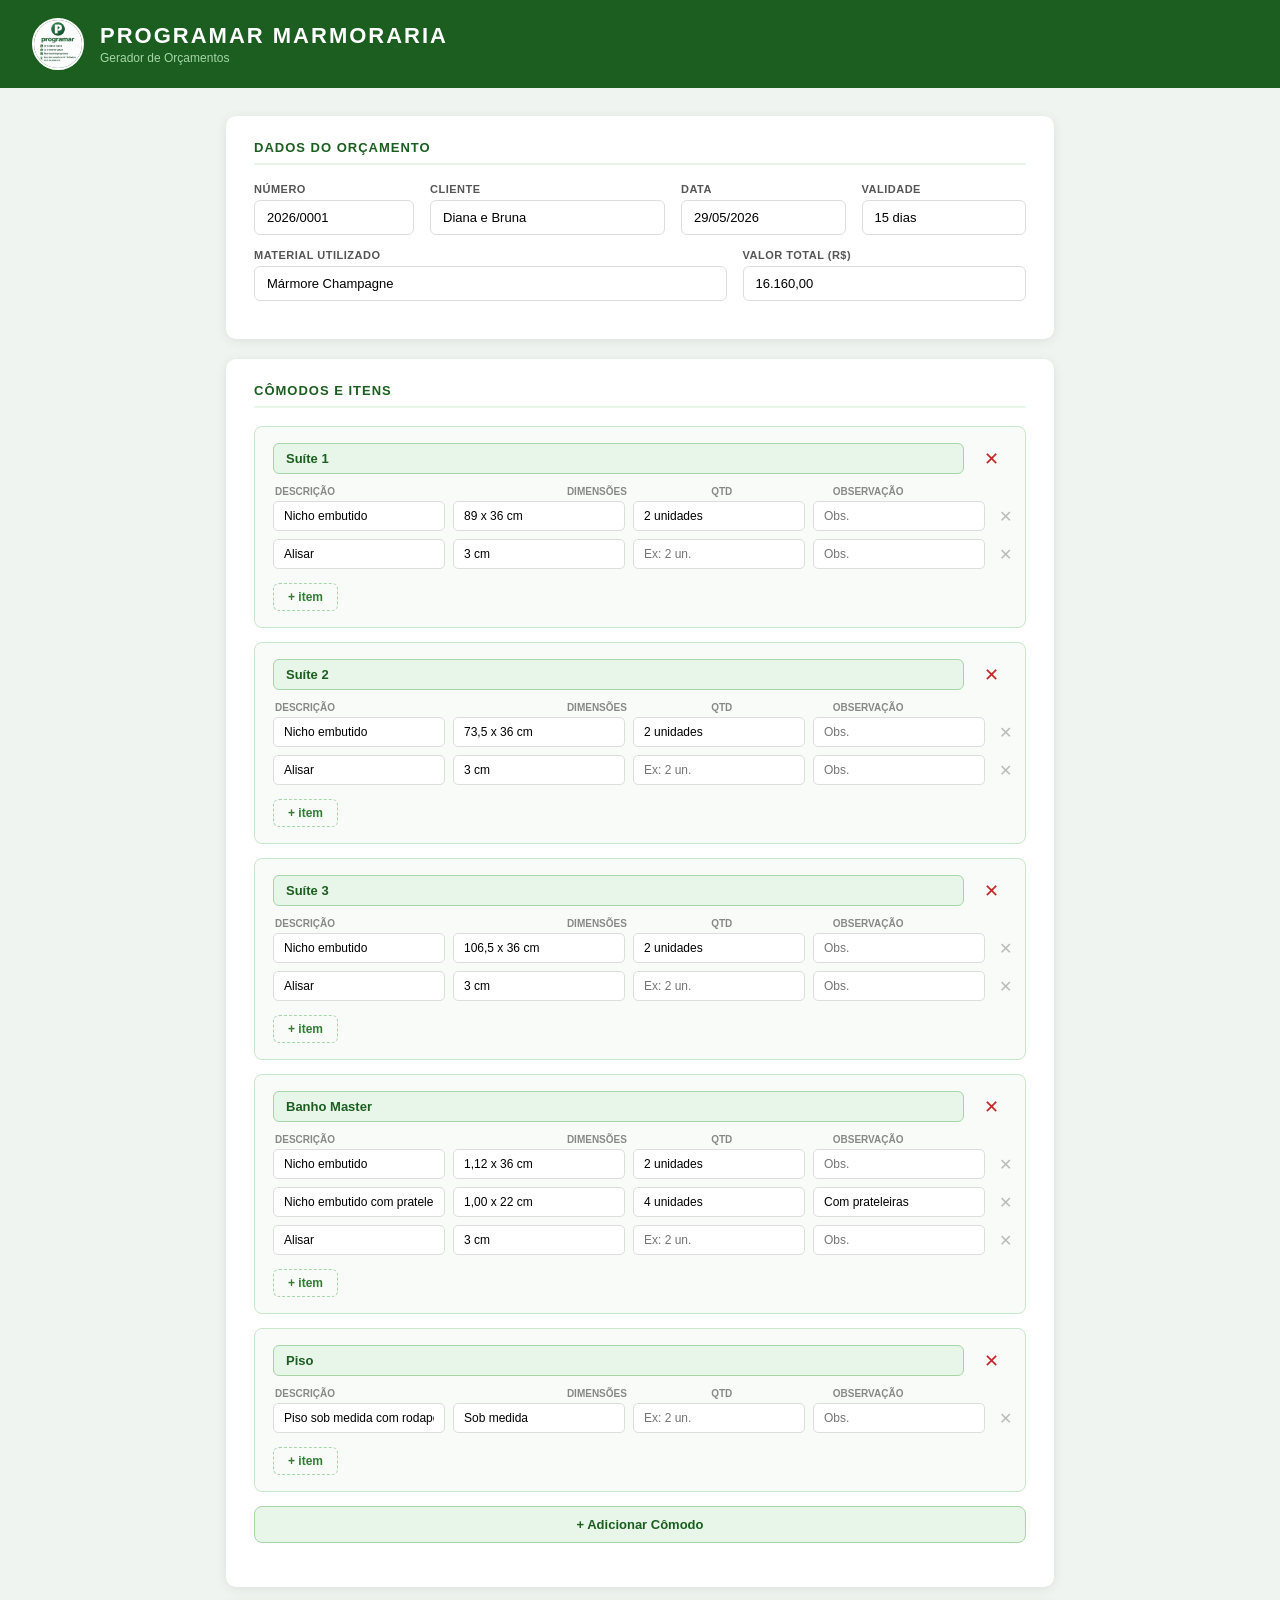
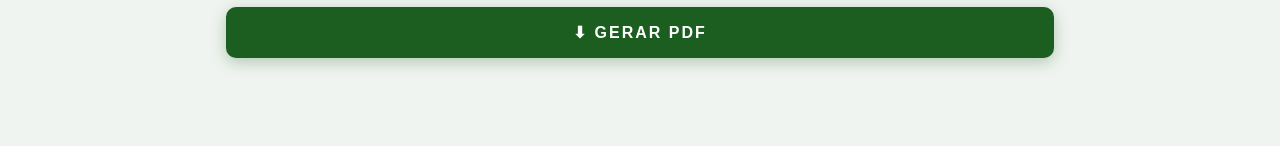
==== index.html @ 6fee9d98 "restaura: formulário de orçamento original" ====
<!DOCTYPE html>
<html lang="pt-BR">
<head>
<meta charset="UTF-8">
<title>Gerador de Orçamento – Programar Marmoraria</title>
<style>
  * { box-sizing: border-box; margin: 0; padding: 0; }
  body { font-family: Arial, sans-serif; background: #f0f4f0; min-height: 100vh; }

  /* ── TOPO ── */
  .topo { background: #1B5E20; color: #fff; padding: 18px 32px; display: flex; align-items: center; gap: 16px; }
  .topo img { width: 52px; height: 52px; border-radius: 50%; border: 2px solid #fff; object-fit: cover; background:#fff; }
  .topo h1 { font-size: 22px; font-weight: 900; letter-spacing: 2px; }
  .topo span { font-size: 12px; color: #a5d6a7; margin-top: 2px; display: block; }

  /* ── LAYOUT ── */
  .container { max-width: 860px; margin: 28px auto; padding: 0 16px 60px; }

  /* ── CARD ── */
  .card { background: #fff; border-radius: 10px; box-shadow: 0 2px 12px rgba(0,0,0,.08); padding: 24px 28px; margin-bottom: 20px; }
  .card-title { font-size: 13px; font-weight: 800; color: #1B5E20; text-transform: uppercase; letter-spacing: 1px; margin-bottom: 18px; padding-bottom: 8px; border-bottom: 2px solid #E8F5E9; }

  /* ── CAMPOS ── */
  .row { display: flex; gap: 16px; flex-wrap: wrap; margin-bottom: 14px; }
  .field { display: flex; flex-direction: column; flex: 1; min-width: 160px; }
  .field label { font-size: 11px; font-weight: 700; color: #555; text-transform: uppercase; letter-spacing: .5px; margin-bottom: 5px; }
  .field input { border: 1.5px solid #ddd; border-radius: 6px; padding: 9px 12px; font-size: 13px; outline: none; transition: border .2s; }
  .field input:focus { border-color: #2E7D32; }

  /* ── CÔMODOS ── */
  .comodo { background: #F9FBF9; border: 1.5px solid #C8E6C9; border-radius: 8px; padding: 16px 18px; margin-bottom: 14px; position: relative; }
  .comodo-header { display: flex; align-items: center; gap: 12px; margin-bottom: 12px; }
  .comodo-header input { flex: 1; border: 1.5px solid #A5D6A7; border-radius: 6px; padding: 7px 12px; font-size: 13px; font-weight: 700; color: #1B5E20; background: #E8F5E9; outline: none; }
  .comodo-header input:focus { border-color: #1B5E20; }
  .btn-remover-comodo { background: none; border: none; color: #c62828; font-size: 18px; cursor: pointer; padding: 4px 8px; border-radius: 4px; }
  .btn-remover-comodo:hover { background: #ffebee; }

  /* ── ITENS ── */
  .itens-lista { display: flex; flex-direction: column; gap: 8px; margin-bottom: 10px; }
  .item-row { display: flex; gap: 8px; align-items: center; }
  .item-row input { border: 1.5px solid #ddd; border-radius: 5px; padding: 7px 10px; font-size: 12px; outline: none; }
  .item-row input:focus { border-color: #2E7D32; }
  .item-desc { flex: 2.5; }
  .item-dim  { flex: 1.2; }
  .item-qtd  { flex: 1; }
  .item-obs  { flex: 1.2; }
  .btn-remover-item { background: none; border: none; color: #bbb; font-size: 16px; cursor: pointer; padding: 2px 6px; flex-shrink: 0; }
  .btn-remover-item:hover { color: #c62828; }
  .itens-labels { display: flex; gap: 8px; margin-bottom: 4px; padding: 0 2px; }
  .itens-labels span { font-size: 10px; color: #888; font-weight: 700; text-transform: uppercase; }
  .itens-labels .l-desc { flex: 2.5; }
  .itens-labels .l-dim  { flex: 1.2; }
  .itens-labels .l-qtd  { flex: 1; }
  .itens-labels .l-obs  { flex: 1.2; }
  .itens-labels .l-x    { width: 28px; }

  /* ── BOTÕES ── */
  .btn-add-item { background: none; border: 1.5px dashed #A5D6A7; color: #2E7D32; border-radius: 6px; padding: 6px 14px; font-size: 12px; cursor: pointer; font-weight: 700; margin-top: 4px; }
  .btn-add-item:hover { background: #E8F5E9; }
  .btn-add-comodo { background: #E8F5E9; border: 1.5px solid #A5D6A7; color: #1B5E20; border-radius: 8px; padding: 10px 20px; font-size: 13px; font-weight: 700; cursor: pointer; width: 100%; margin-bottom: 20px; }
  .btn-add-comodo:hover { background: #C8E6C9; }
  .btn-gerar { background: #1B5E20; color: #fff; border: none; border-radius: 10px; padding: 16px 0; font-size: 16px; font-weight: 900; cursor: pointer; width: 100%; letter-spacing: 2px; box-shadow: 0 4px 16px rgba(27,94,32,.3); transition: background .2s; }
  .btn-gerar:hover { background: #2E7D32; }
</style>
</head>
<body>

<div class="topo">
  <img src="[data-uri]" alt="Logo" />
  <div>
    <h1>PROGRAMAR MARMORARIA</h1>
    <span>Gerador de Orçamentos</span>
  </div>
</div>

<div class="container">

  <!-- Dados do orçamento -->
  <div class="card">
    <div class="card-title">Dados do Orçamento</div>
    <div class="row">
      <div class="field" style="flex:0.5"><label>Número</label><input id="numero" value="2026/0001" /></div>
      <div class="field"><label>Cliente</label><input id="cliente" value="Diana e Bruna" /></div>
      <div class="field" style="flex:0.7"><label>Data</label><input id="data" value="29/05/2026" /></div>
      <div class="field" style="flex:0.7"><label>Validade</label><input id="validade" value="15 dias" /></div>
    </div>
    <div class="row">
      <div class="field"><label>Material Utilizado</label><input id="material" value="Mármore Champagne" /></div>
      <div class="field" style="flex:0.6"><label>Valor Total (R$)</label><input id="valor" value="16.160,00" /></div>
    </div>
  </div>

  <!-- Cômodos -->
  <div class="card">
    <div class="card-title">Cômodos e Itens</div>
    <div id="comodos-lista"></div>
    <button class="btn-add-comodo" onclick="addComodo()">+ Adicionar Cômodo</button>
  </div>

  <button class="btn-gerar" onclick="gerarPDF()">⬇ GERAR PDF</button>
</div>

<script>
const LOGO_B64 = "iVBORw0KGgoAAAANSUhEUgAAASwAAAEsCAIAAAD2HxkiAACr0UlEQVR4nOxdB3wURRefrdcvufQOhJbQe+9dmnQUEBBUil0EETtNREFFUKzYUBEBGygC0nvvEAjpvV+/2zLfb2b2NpcAfhYE1PuTH7nc7e3O7s7b9+aV/6NkWQYBBBDArQEFAKRv0bEDCCAAAioghAEEcIvB3uoBBBDAfxkQABDQhAEEcIsREMIAArjFCAhhAAHcYgSEMIAAbjECQhhAALcYASEMIIBbjIAQBhDALUZACAMI4BYjEKz/ZwBCCMl/GBRFUSjtEL0g78jkc1BlA/XTAG5nBITw9gWROgghTdE0/X9sFuZa8ibJEoSQoig6kJ94GyMghLcdIABQliGELMtibYdQ4bRmFOWkF2VeLkwvrigtc1S4BI9XEmRZApBiaVbLa/S8NkhrrhERGx8aGxsaXTMs1qgzKPuEUJREJMoBabz9QAVKmW4fQCR9MssoT0aX130q6/[base64]/Qoqir499suPxzdfLkyTJUnPa7WclqYYWZJkKCHBw6Kn+F4AkLEEIZ2G5I98JlMy2ieqUiO+GUBJUHJ63S63oKX4ZgkNR3Qc2K95d5PeCAAQkSgiyQ/gFiIghLcSEjI+kQzklxV+smft9yd/KbIV6jVaHauhICPLMtKPFJIv4hYlDlAMCLHOw2JGPvJ35SjSid9A7+PNaEmW7C6HIEq1wuMndB4xuvOdBp0BKWFsoN7C6/AfR0AIb/HyzysIn+9Z+/HeNYWOUqNGp2FYiBd2SHCQi4aotWovyG8EqvJ/LJ94Mxni0IXvK/h98gJSFPLNeESPy+WuE17j/t5jh7UfyDCMIIrkcRDAzUdACG8BZCgTI3DPpYOLNq64VHA5SGfiKFaSJKLcVHGqND2JEiTKrfJd/Al+m4J4MYiWizL6VU0IyS/f3zRF0Qzj9Lgcbmfj2OQXRjzRJqkFXpfKAffpzUdACG8qIISSJHIcb3M5Xvvpna+PfssxnInXSSgmgezLyiWf7LMufV/1++17m6KQ5QmRv1QFWhIqP0hk1e+rEugTSbxupKlyRwUlggd73/vY0AdYhhVFkQmoxJuLgBDeVAiiwHP8sYzTL6xffLHgcqghmIJQRIJDPJyVvkoo+yfA+PSdzzHjEyWktZCNSd5WbFhiyyqbV4pnFbWoLB6RSxZ9GxaVlnSq1eq1++fWiI73CgLHBgLINw8BIbxJwD4WyDLs+oM/zt/0BpShgdd5JIFWRA85X5RNFfeKT/lVOkQVEVQ/wb+wFYolFIcpFBWp7srfdFU8NvgLRMIhxHdfhgxLl1rLQ/mQ5VPmd2rSXhBJAMNvVwH8bQgI4c0Aji4gN8zKnz9avu0jk8lMA1qQReK3VKIMWCrwzSDicdWysFIIFZWmWJz4M8VH6u+0wQKqSjFeaspIVRIxhRBFG327kqHE0IxL8IhOz6sTXhjZ9U5BFLAcBpaIfzsCQvi3A2sb5Ch5/pvX1hzYEGkKkQGUiGBi+avifPG98gmIaoH6VoOqqvQFIfD9w/ncWCkqgoccpIokq7tH+/SBgsiHg/eFvoaVokxRtCSLVqv9meGPPDh4Msp0o66ZlBrAjURACP9eoKmNAwPPfDl/w4mtEeZgSRBkxZFJ5AdBrXjwWwNiOfJVT/gCDWQdh8SaCDD5CgWVogocoEf7kJAYy5UH8NVhEB2oCKGiB3HQXzkQWolSNJ1fUvj04EdmjpqG9SETSKz5WxFYf/+9kJEVys35+pVvT/wSaQ73im7sRcFpZngDrLEoCcpurxv68mJkEkaUIYUS1RQViRNFkV4ieaJVjVK0UwnnjlI0RImlDMtznIbhGIpBO5Tw9v7rQ/UXFl8c1fAlxElSuCV0wYZlHM89NuQ+QRTUdNYA/g4ELu7fBTSZZZljuRWb3v/m8PdR5jBB9JBMFp/iIVOfEqFo5I0NI+rTLGvUGlmaNevNQTqjgdcatQaOZXmWZxhGw2oMWr2G03A0QwTHZ6kiGfaI3gqnvcJpLS4vySjMySzJTS/OKrKXuAQPy9J6jZ5nWJT+hmMhZAWJgxuqBayAoogcyhGWkOfXLAkxB43vMTIQyv9bETBH/y6Iksix3PqDPz7z9cLQoBAJ1RzhDyrdm7jegaZLndY+yd2X3zvvxg7A6rJfyc88mXZu/8WjBy4dL7AXazS8UaMnlRS+lFMl7xurZ+wqxWlsKFkVrTZlp929ZtbKrk3aiRKySwPO0r8DASH8G5NCj6SdvPe9xwycBpcfkfBA5cIPmZxYCMsc1j4Ne7414UVBEtSEFcXhguHLBMW/1FRRxYhUtvHLKUX/MxRD49olgvzSwo1Hfl1/8KdjGae1Wq1Jo5ck0VeHoSwVsS8I7UDC5qsso8Qaj+A2s6af5n2eEBEryYF8mr8FgWt644Fq4WmqxF72zJqXNTRZlSm+UBLRw0EJ/yi64plhKJrBdYIMTbE0o/4w6Id8hDI/SaF95f/4x7cB+QqLrEpZlGRBlLyiJESFREzuc9f3cz56+975NYJjCypK8XFo35hwGbESwFdHSUmyrOd1hc7SJ955QZKU6owAbjgCQnjjAXEG5ss/LM8qztVzWsUQJQnZvhRO4t5UCpEAIrDwd43eEBBWCyLAkiwKopeiwNCO/X9+7rOHek8sszu8UGYoGjuBfD4eBcoeaIoWJTnEbNl2bu+7P3zKMAwq5A/gRiMghDcYkiwyDLv17J6NJ7eGGMxeScSBOBoAWkb+/8psGL8kNcpX1Fc1w+XGgaYolkGeVVHyanjuudGPvH//QuiV7chXhPShhBaKaGAyzlrFcU2SRUCLohgcbFn83crzmSkMjQqs/o4R/pcREMIbCUzKxFS4bK9tfEfH8ChS5zM2VV+MqmrU1NAqhbp/MxgaRSy8ovuO1j0+f2gp66VcogChEo9EsQ/lTKqk4bAUY5Vc89a8eRNH+h9CQAhvJFApEE1/smvdlfx0HatBwbkqzg9SGuGrzSWvZBxWv4nqhaIojuG8gqdtg1bvT1ngsDkknEvjizzijUgyqo8/UZTlYGPwD8e3bz6yg2UYZGAHcOMQEMIbXCWYU1bw6Z6vzTq9gNyPiiZU3R9qeN1HI4r/uLlCSMCxnMfr7t6i68LRTxaWl9I0qz4XAMowBdW9rqKs5TWL1r3tFRBrW0Af3kAEhPCGAWVHU9SX+zaU2Es4miNcTIQYRskJU0P0alqM7+dW5IVBjmUF0Xv/gLFDWvQpd1g5miGPB/LUIE8FfArIjyTLkkljOJZ+9rv9m2mKlqSAMrxhCAjhjQGEkGGYImvJ+sM/B2vNIq6Q8NXs4aWWjF2iMoV+lHI/hRvtz2kVGWfkSCiuTn4UBrY/6j6FEL409nGjxihIos9HqqxX1f0pBrWEIhZvb/rUK3qZACfNjUPgUt4YyFCmKOqbQz/mVxRoGE7xyKgVSTLWJ2rJbZV4gCKof+hwELlYWJbhWESFSH44bFJC34KNCPn/AU3TgiQkRiUMa923zG6jsdum0nZWfpTEUlmGBq3+WNq5LUd30SjsEVCGNwaB3NEbAAggQyPKlg1HfjHwepHMzsqooG8rv6olZaKjuY3eRKHyP3A4lPF5PjMltTDL5XFBCdUKB5vMNaPiEyMTaABEWaZRXqhSXv/bO6NxRvndXQZ9sn2dqHAHk1IMXJGBl4d4L/hNZHKDVT9/[base64]/iViI1RxqtJjQoODwoJDzIEhEUEmIMomj6WNa5hz9+cdyiB8ttFRTKhvldClaURJZmuzVu5/K4FQJSXzoBbidDyNyU5wnPsFbR8fOR7fjpEwjc3wAEhPCvAkLA0qzd7dyTcsSk1Sq2qPqpzz+DPTDqChG5VXy0aGhy/wl9gosHJUGSRBn9SBCV5hq1hujwyI3nd015a5YgCf9n5GpMHot1m3pNWZpVklyVU/P3zOBVJkrzlrVa7U/Hd+KQTGD+3AAELuJfBek9diLjXFZpvoblVa5s8hlaRMkU0iOIEw3NZeLE9KMCxSyFf8SxSah+fcvIKkavLMletzc6JPLn07vW7f6BoX8rsK66bogQJkYnGDUGUZKqunT8BoZ5vCGEBo3udFbK5dx0ZPT+SeduAJUICOFfBZGjfSlHJNnrU32VEXplGYiFEP8o0XkK/ZAMGlxDj5eRv/uIPmY13wDU/DhCLiMKkkar+2bvJpw1+v8NXTLEMHNIsDFIFEmgQs0k8DFjqFWHeP1Z5rQeTjkVsEhvCAJC+FeB0kcgPHblFMdwuB6ICFtlIF5Z+CnBN0jjH1JEi4knMPfEHwtRVBboo/WnGlRQqwkh5DnN5cLsUnu5L+rw2/tDnBlGvSHIYBKRUCmr1ircU/6AqO/MjjMH/FsFB/CnERDCvwTSRrfEXp5WmKVleBIwx7LlEz9lEYhmLVJ/yteIOlTIYlCc/Q+HCQHLMFj6SJAD7VpRV/gFQzN2t9PqsP2elGviCGVoRsNxpHlM1QxzxXD1cU4h1c1z3OnL5wjtRcAe/YsICOFfAlEy6YVZpY4KBmVUEomrdHoQHUfq6VXbDhuh5DXewx9cE/rsUSQqSrW+wpmvOmHRBn+wLy8aI6b7vU45lUr+jYueeJbPKs3PLsqr4r8J4E8hIIR/CWTOZ5TkeFFhHkWqY31WnBKP8BXR4wo9VDTks1elSia1PzGLJVye6F+Eq1i4+LUoCUF6c6gpuDI4+X9ASbLkFQT/Vmt4uIoC9C0+FSFnKabCacsoyAoI4V9HQAhvANIKMkkQUCEFVaxRlVVGbVlGugr63DMqncTvlRN/QJRCXUlJWkm9jSxkhnG6XG1rNzHoDKIk/t9lG2mZ5sDmK4OzSVV6Ut/YKMnXokZZEgJKkMSUrCt+hRYB/EkEMmZuAErsZWTJpAQDsZ1IVlT4fTSf/Rux4N8+sw8HL/6YEPpogqEfha9KgcjTjFP06FnNg4MmYOn6veZtibUc1VKwTLXVICmDJNspviD8QpblguLCyh0E8GcREMK/BLLoyrcWkop1wtVCY0ZrXx0QabekiJ3SRJD8SdidMM02Tf9hXUjT2IeJun6ySpUDJisstltlQXz/wZcbJNTDPIX/[base64]/O6uNDopolJzWs3RG4b6fdLINKlAMDdpw9xHK9UJeLqCfIf2UZd+5FmwTjHm7baUAgkIIR/EQEh/KsQZckrC5WV8ygWj973Nbf2y4VWa5kqJ61SKPQHZ7GijkRR4gC/aOJs1s/mlDBxL8vQv1O/yrJM08z5zEvH084btTqc5lb1i35EHCTpR1H1FPCKKEkoYI3+RQS8o38VyDRTuyVBmlBnE9coTtT2b+3pV1qovPD1c/lTyoS0py+zV+DogkcQEc8vRaE4/u/eB7KiKYr6cMs3dq+TVeKKauG/GpP0P19lEzTmP76UDeBqBDThXwGpfKVpTN2p0jkpHXF9/Tgr13y+Nyo9GYqVp/RF+0Mgq01ST4y6l1Vxsv5e61aSJZblzmelfLHre4vJ5J/tTYatyKKaw6YIJTajEWd44CF+AxC4iH8epL8uR7MampWgpFYt+fXSxahkMavWRd6XUoo7ov3hw1eNdPwJkIRVCoJnV73mFj0sQERPuFJC0YF+ClH57esigyBDwNOcOpIA/jQCQviXIOPcUS2nRekrvlpeNZOmahzbZ7GqCyw13QWlcf8ZvhbF7/OnZAACyiuJLMO9sf7Dn0/vtRiMqhokKTIoBKmmxamlWKQbKfYqyZJk0Oj8TjaAP4mAEP4lkPkXpDdiejXfys+fKslXPFglraSSykzRmzjf9A9CqQX8k34RURS0nO6H/b+89PVbYcHBIn4KqD5Q3PqXuGQUXxLxhyp6HR9UlKVQcwh6J1DN9NcQWBP+JcgQMgDEhsaIoqTwViiLwmrkFr5ca3VRiBeGysY42fqPHhqvyRBn4R+NlaNiJVzrtO3IrmnLn9MbtLgtKKGPQuPGQyHyRsInJClAze/BzwzcybtmVGzAGv3rCAjhDUBcSBTWBcR9j8OH6E+l6byiE8lkxv9jr41aAfgXbMo/6NHBDKiQY3gAwbL1Hy74ZoVGwzMULUFJpU6jUSxF9rXzVt25yjBJzria1lYzOj4QofjrCAjhXwLRQvXjEnFpL1kS+ow2nzeRhOXJ1hjks0ofh383st8Pta3M/xVgQkZKUTTLID/KydSzc796Y8uZfRZTECNDCcpKghrSbr7TqrJL9DAhBVok+kISRw28tk5MjUCw/q8jIIR/CQo7S2R8kM4gIXYW1X7z1dcqrwj84oSVmlCVpT8GhUYfRSOrdhWsFH6cQY66gbKka++J1LPv//LFNwd+FqEcYQkTBQEF5nEXYZTvWoXXiYilYpP6ajUqwxSiKIYZgxIi4wJC+NcREMK/BLJSSgiNjbdEpRZm6TiNSsCEP1bpftUQm09HVgu//RmbDluINKXX6FDEDmu5ayKnJH/nqYPfHvhl1/kDLsEdbLSwNC0JyJOk8vz6XquaG9vR5EmBq459BSDo/CiKcnvcLRKSIiyhqKwpIIR/DQEh/EugACVJEsdyjeLqn81ONXA61BMUfVJF5giU0AQuqyBaUi1v+hPTGKWlYRdLSlZqmNmCe4DSqOpdkipc9hK7Nack/2LW5WOXT5/NulxYVsxoWJPOaNAZJdRGu5Ij3I/[base64]/VaBqJklMiIhvklDf7naT/iqVTBdVfZe4Eh7NfiwAPsf/nzywTxAhYCiKpbD7haJRZ3ocjRAlSUT5cLjlp18GWhUeuKq79K39fG0V8S+FZsbniKUp2uFydmnUzmIMEn4Hd0YA/xcBIbwBIJO5f/Pubq+XAqgDRGVPbL+VX2VVgppQ6vubpv/4soqiUAU/FkSSxeJrceGzcEmlohLSRzfaL3biU4BVmoEqCo90ziYrWLIkJGKpOm1omRrcvo8aeQngLyIghDcAhOV6UKseMaZQl+DF7A8+/77PoeETDV9j0EqONApQ9J/QJ2rPaiyJvoSyysWnLz5JfpSln48DTvWzkBy1ymaJah4d4U4llBZErsmZUi6vp25Eje4tOhAq7ht6If+jCFzEGwCKokRJDLeE9WncUSEs8/9YTR+trhZxfFxJ0fzjR60M0/ucLP5FU4qtqlBBkTxsGtCUjLpG+R4TitrzbwHjoxD2e1QoFPtIFhmasTnsd3UfZDYYRZHERQP4qwgI4Y0BiQhO7jNax2pxcqZP7NSooUox6mvs4HONor98FNx/QBaRk1IxIH0kwkraOO5nVm216cvNwcYryYxRRbdSNSpDJnVKSFZVUUV6kQLALQph5tCJ/UYhv06govcGISCENwY0TYuS2CSxYa/GHcqcVtILHjtmlClOePF9+qvSwlMsPkUI/1AiaFXnSpUu176PfEk5ysJOeQT4xI6w+SrLV9LSQqHv9y8B8Y0WsWCU2Sru7jKwRlScKImB9qA3CoHreMNABGjqHeOQT1LhvFBaJhEeCgRlzitkUOpa7E/Yo9X0EFFvCheT3wpTSRCQkUuWHAYpOd8P9tGqsopcqbh4CXcaphDFL2HoIERVbkkwsNy0AWPRajAggTcOgUt5w4CaAUpS++SWQ5v3KrSXsoSJlHgVfW4Q0gTGr3VEFf/pHwLlf+98nPuKh8afaVj1txDafB+Ptq9zjfI5HpXPLYrH7APRgpCimfKKkkndh9evWUeS5IBL5gYicClvMCCAL45+zMIaPZKohuMUfaLQP1WqrMpuEn8igdufPkMNP/iK4tXWUCpHt3JQRf59BqliqEpYc6vk9748Hp+ypinK6XXFB0U+M+FxTCYQWA3eSASE8EaCpmlJlGrF1njsjntLystZhkct0VClg69JqB+wkPga1/9xjhl1SamGIP0/83Wjwd1IfVqyWrykUgJJlF4NXfrocCrZ8BnGabPPmzgrPCRMlqRAgP7GIiCEf4McytL0IZPa1Gpa7nJgevzqbk+fWar6S/5cXyZCok/26BefUEMXvvC6n3tGDb/7vuRrqOYbmOq/VdSsDCDLsiUVpXc07zah/0hRFOkAw9qNRuCC3mAgwYBAq9Esm/qChuEENI1RRazP2098/0qHQlUGUJ/QPwis2lA8r6qjVf1PRjSMPspe5BwiEigjBw5JbEN6EmfFEMmsTLvxVdUTMkaX6LXQ+jcefB63l1HlPoAbhoAQ/n3hiuT5d88oLC+jOaayqpAs0apUMaCAvYSr8jiGQSW4OAn0+j8Mw6AMG4XZVK1BUqneiP1J+mj7Lzgr13nqoX22KQlUVAk2+v6kaWtZxYqH59erWVuSpYA/5u9AoIribwFDM6IoTuwz8kTquZW/fhEXGukVBb+lFKngI1oIaRu3x+VwO1Hwjab9HJeKjBFOJyJ4SmtrihZkgXR0qvTpqK5W7J1ROfaVGiU/o5ck0KnZa0o6jG8fxKMLIWQ5rrAg/7nRj9zVbwhuLxOYLX8LKJR4EcDfAOXCQnDXwuk/X9gbZQ4VREHNSiEFT8q6C8oamg/SmgDp4ILTNSUJUQKjjxHFN1J+SP2RftaQkmVY4bV7oaQkyPncsNgV68ubuWqdWdlz1y9E4Vsu+pHB4aZLLMsWlhRO7Dhk1YvLBElk6D+T4BrA70FACP9GyFCmKdpqtw14YcKZwithxmCv4PEvPaiUEohoPJXXJKNNqb6vTOaspMbGYT2OYRWKNFIKWKkGVdI3P/i6nam+Gl+dlbKIRJWEqhaVIcMyhcWFPZPbb1zyKcuxqHNTQAL/NgSE8O+FJEksw+YX549YMP1kcWqYIUiUUCcjP/eGz2hUFI36HxYrdHdI74oqDSyUPDefHlPbuOAcM6Jk/QIYmD6jSn0FlkAlNOjH2k9+cSxbUFjYPqHxxtc/Dw4KkiSJCRBY/J0ICOHfDlESOZYrKika9vLUQ1nnYixhIrJLSc53Ff2iyJ/yFrEPkX4ipUjEOakkfKvf8YXjfX+qxBQ+Ngp/6VO2IAX3WP/5J5fifyzHFhYXda3basPCDy1BQaIoBiTw70bA2fW3g2VYURTDQ8M3vbhqaMNuOUUFDMuhRk5+hGsElWnXavjC1/RX7XRf6dZUQ4BVKudVHVrJblMl+odj8xKpZ1KjGtAnzDRdmJd3d6s+m1771BLQgTcLAU14cwAlCbk6AASz3p2/fNvqUEsIA2hEVVqFbAYBCQfmAiV/+ed2V3ozfX+jIALmHvXxFPpcnWoRo9pZV80XR7WEPpMVvUKvaYZxCl57hW3mgAmLH3sBbSNJdEACbwoCQnjzQJZgDE2v+mnNM6uXuBgxWG+SRalq+K6SB0r5SzUyFVZQRa+RZSIONSgeHP8aJmVHqjlKanfxa6Vy0RcDoSHFsExJRXkoZ3p96nNj7hiK6Lr/VMvEAP4cAkJ4U0GqEliGOZFyduaHC/dmnLSYgjTIXhUq2QYVinxfd21CgF3NEMUltr6mLXRlpZRKXlhZK6EWVSjVjWp4AvGyMYxL8DjKK/o06vTWI3PrJdZBiWmBaMTNRUAIb5mrRpbklT98vnjDu8WeihBzMI1dqcRH6l8eobz0EzOlRFCtjve1f6rShs2nNivTZZSiDWW/DEV7JbHcWh5tDH/uroemjZgIKBCIyN8SBITw1kCWZdzWjE7PyVz01Yp1RzZ7oGgyBvE0K8sSNlyJMFZ6V9QMUd9LhZ/Gj0/fpynV5M/K6AM+KKG3YFBWXYW1wkhp7u46+NmJj8VGRks4FhIo1b0lCAjhLQMEUBQlnkM9JA6fO/buT6s3HtttE11BBhPPcgAlzEhVMlyIPOJMbFJpRKIZJBvbn9YbZ834wg9K+gzFYHY2l9djc9jDDcEjOt4xbdC4hnWTAQCCIDAo9H9rr8d/FwEhvMUgao1EAs6mXli15ZvvjvyaV15IMbRRb0BpMQDIEvpHKqAICZqEF35qE12/3VVasSS2gVymFPSKgtPhkNxCrdDYIZ363T94TL2adYhhTPLhbs3JB4AREMLbAjLKXpFZFmnF/JKiX4/t+X7/lv0pJwucpYCheI7XsBzqcAYoTJhBWj8p/huFIFQpLyR53qhhhCBJLo/b7fVQEESZQzsktRjSrs8d7XuEWlCPa0EUaZSVGrA/bz0CQnibiSKAqmsktzB/[base64]/QVF+LG++Gl8kllWlCm3g47ogGwTE7h+BgBD+U1GZ0O1DgP3lH4pAesQ/FZXFhwH8wxFwkQUQwC1GQAgDCOAWIyCEAQRwixEQwgACuMUICGEAAdxiBIQwgABuMQJCGEAAtxi3V5zwGpkDFFArTUl+sxqVxtWrqEzu2rtSGlD7Ato4oqbuijBvkio9Cu3kGoxGardMX+sVhS6C1Cr8/vpXmXSX91HCIHoYv/zp6uP0JcRU+RRe+4IgXlNyTfCornkWJInGR3mh0tTgU8BJN9c88Ur2bt/VQ2fs2yEuDiang5mmrpUOrhzX72b9zqxx2Zf1U4UCCzcLuN7XSafvam+qV4kCQPKrNbkN+eNum4wZfJOq5WEpn+A6n+tdPjTFoew//0hTy+vsCkmUJEsMzfindJGLoL6DCvZkicOFRdeDJKE7+9t3VJZlnC99jakjShJ1/XRqLLZY2q8z7fAI5WqzX0Yc3ooAkw0YGuE3RiiI1fntZQiv+1xDyaryNS8Lpo2rPPT1rgyqivQTj6vOSGRp9nqnTC6LJMv+KbLkoXbtcyS9ynHRV5WsWlKWeTsl9N02QgiAR/[base64]/[base64]/SCTJfg8VkumAMSwtoxNbW8hsyK41fOnEo/l19cYGD1E/rfZdTowe2E20IIydM3szC705N3CtANICXJMgUoQRaDtEFnV+7MLyucuWr+jrN7JUlkKApNNVzvw9BMi8QmL4x9sl2D1iJqWsKQqX/s0qk7Xhyn1WgkUSAzUoBCgiVmx6JvjXrDxoNbFq9bfik/VRDFUkd5m/pt9y/+DpG+ANQQgmM5q922ctOnX+/7Iasom3RxIZYbelpjS8zA65vVTL6v79g7Ow0k9enVVLEMZZZhD50/NnfNG4cvHxMEgUIMLuhqyzJ6HPRu2uX1qQusLnv3p4fRLCOJoiRKFEWX2iuGtR/4+axlAIBL2ak9Zo4UGZlSSiUoGUg6Rrf39R9jQiO3n9j90ldLz2anCKLgFjz1o+seefNnjmYEzCIliuLq7eu+3PPd2YzzDpcTM7gpJpuEDTOe5RJDY+7qPHTqkMk6rY48xYhNMeiF8TvO7AnSm5AxTCFGtvKKih9e+qJLw9bPr1782c5vrA4bvgvogohQ4il2RNvBLz/wnEFroGk6tzj/uc8XbTmx0+5yoM0QrQYyYVmWbV+3xaJJz9eLryuh/lOMWrfFsqzH4/ls+zdf7lx3KfeK1eNE+g0o5ii5g3qNvmFC/Qk9R43pNpyi0AyhMTsrTdF9Z991+MoJg0aHpg2F1lhul/vnl9a0Tmp2OvXsC58vPpB61OVxC6Jg1gQde3tbVHA4ut23jTK8jdaEMpB5nuVkLSLSxE9+j+Q1aPnv9m9asOaN7PLCUGMQ41uZIOAS8jPZ50cuuu/lcc+M6zNKlESyAqEpimdoDcuiiY/nrxd16pQMOv2K7z96+pN5QXqzidfTWoZj2XBcaQ4AJUgiz3F7Tx+Y+cELFwrSjTpDkN6IitlVghfSIpOCoiwduXJq75uHBu7+8fXpC0KDUMclpRgXd/zkWPazX75+6uN5kKGC9SYKVlnQQiD/[base64]/bSPWmFmaEmi84UQpZ0pOgDUPDg5WPD5k1Y9+wn9eLrkGeoKIkcx13IvPTwiqePpZ0yaPUajo/gdb6VKb5iuGIEAvlC9sVH35+zbue3Kx58NTo8mvCjAgpoOJZnGB3HQ4BECzLAK3iMOv3Bs0cGzx0nAjlYbzIa9aIsmfWm6xnbtxC314DI6o/0t0SNminG7XU99fHccpc1whhManUkWRZlCf0g9SEbtUa9Xj/zoxd/ObQdEc7jVYfSAJf0HsI0SJIkG/SGb3b98OynL4eZQ7SMRpAQAYQgiXjVgHiVeI5bu+P7YS9PyqzIjTCHcniKeCUBrWR8LJ8SOq4EZGDSGiOCw38+uW3IS/dkFmYjCkPsRJGgxLHs1zu+f/S9Z/V6nVmrF0VBkAQRm5z4BJFaiLSEpxSmPffpywzLkummlAYqDeMRKl8BdDUQ6xOAOo32cMrxGe+/ZNDqTZxBFER0FuhKoD1TFJVTlDtiwaSDV45HBIfpeZ0MZXSOeE94oYn+F2S0PU9zUSER53Iv3j1vUm5hLpq+pFsoJoYi1h2UoSiKZp3x9fUrfjy5JS4shoJAlARUTYzvgoDugxwTEb0//ehT78974K0ZaSVZEUFhMpRFSUAHgpIE8S2TJIvJUuwqf2rVi0QRSVBiWDY1N334y5PO5F6MDAkn6w5JEvHFJI04kNEjyKIMoZbXRgaH7b54cNyiqaXWUuIZ8qNiRcNHK3UZaFnNlaLsB995WqZgqD5YlmQ8W9CYb8Os99tJCH1NSdQWRbj/u8zQrJ7TCZJgdzusDptH9jIMQ6FGQ+hyirJEA0pj0M1d/arVbiXPOYU8V20ijelYbE774m+W63kdDVFbeZWIDGsG1DFi57G9Dyx/UqfT6VmdR/Ri0xFpJ7fgLi4vLiorKrWWSlDxZKB6WVEKN0ek5KXdu+ihCoeNAhRx+VzKSn3q/[base64]/SnH9p89hKxfbFLO+fjlgoriEGOwVxSJB5NhKavTVlJRZrPZSyrKnIKTRtYAkkav4I20RBzPOrv8+w9pWmE9liRkNquHkaCs1+hW/PhhXll+kNYkYDoPpb0AwAuL2wy3kTnqAykBV9gzUfyAZcsd1mCduW3dxhqWv5KfkVGaFaQ3IUMRTxVREvW85mLBldU71k0beK9v7eN3rXE3v3JrOZSghuXRIoRhkc8BuxfJhjaHddaHL2n1PEszIl4fyqhXNFNqr6gdWaNrx/ahprCsouzdFw6Wucr1nFaSEHGoR/SGBoUcTT+55Ou35977lCiILMMuXf9uhac8Qh9GJBAXtlOCLDkdjnqxdWqEJ9js9pS8tBJHhcVoklEnUL/xEr5tMupqFwYiA7XCYSstL9fyvIhWv4jFEJ0ErrxnaOZs+oUt5/ZEhoRLInIvoYvIUOU2a/cGnUZ3HhxmCi0qL/l0x9qjGaeMnBbJP+7sHRIUsuXU7pSsy/XiEQVblUeC0okNaFne5rIzFBOkMZc7yiENzDoDWUgTOZRkWafRAYoqc1gZSJm0RofLJVKSWW/0dQFW7q4oSTvPHOjUpD3HcqfSzu++eCQiOEzGNjwhASizlvVq0GVk1yHBBnNOSe7qHetO55zTa/SkH5xX8IYEBa8/sOm+/hNiQiIUDe8/gSAQRO/py6e1PC9LqNciWUbINERcWbcfbiMhJAtlsoRTy+Volim3W4e07PfM2CdqRsUDAKwO+webPl/87XKTXq+2BBMliddo1h/86f47xmPfJgl4+NH/oRnM4vdpr+Ats1cAiuJYzu5y5BcVAQDW7d10sTAtMiSUcLHgiAhdai2/s3XfZQ8tNOtN5M30/Jz7lz9+LjdFz2jQnKCAVxRCLCFr9377wKB74sJickvyt5zaFWwOViwfpLIpUZZ4ilsy/bWB7fpoOQ0AIKsob9GaZd8c+CHYaJLRysu/mbzyioTx1Bgf/git6CiWRV4rSSy1W6EMOYZzeV2lFRUAgO2n9uaU5oSLoaKInMwMxZTby0Z2vPOL2SvV6zyoc7/ez41Oz0/TslpCnkgzbImtbMepvUQIIWZJJJeNHJ6maLvT0bZOq2fGPBoTGp2Vn73gy9ePZ58xavXIc0vamWLPU4Xb1jmpw6yRD0WFRlgdtmUb3v3+2C9mg0ntW4xPlsovR9ccAPDryb15BdliSLgoI33FMZzVaR3ZcfAnM5BrimBg+759nxtWaC/laZ60NuUZLq+s4NDFY0Pa94MQxYF8l0cxpACgNTyP7HOGKndYPV4vXjDLHpfoxn3pbivcRkKoeg58KgHQDG112zs1bPveE0vJsxZAaNTpnxg5tdxe/[base64]/jKZpp8eppXXju47q2riDxRyEVl00Mlbrx9ebM/RRjuVJnxlZlq22igl3jEGLW8GLvKaSqNPo+jTr+uZ3540ag4g7cqOOMhS4nH9FOYCP0FRlUvQKnlBDyKon3wwNsgAA4iNiPopf1v3pYW7RyVCM4nCiKJfkjQ2O+XjmcqNOR3aw/OHFp2dfyCzN03P4mYVXcdh4QZIAIWyUUH/28Ed1Wh1e56OFn8PjmNwPDVgQBTxgKdho7tqo/aod34QZdaKEdC/EYZX0/MzKAVftoIMvPO2VvW6nu0tSh65N2teMSmAZDkJg1hrUCMdtgttICBXSd7+LQwGkZ6YPug/PAy/H8sgziW28qXdO+HL3Bq8sMOgJh001him1lZ28crZ+bG2SYeG7HcovhqErXLbWtVu89eCiWlFx/kc+n3XpXOZFgwZ5Eclyn6EZp9s1sc9YLc97BA/P8rihEuMVhQY167er0+LXs3tCDEb8XED+DJqi9pw7PHXgxOOXT/ryUNAvlqbtbnubpFYD2/X1CgKiKkSPbcrt9Wh5TZu6zbef3kMbghTfT/ULorb8JFcHyQZD006vq1ZYzfcfez25BlJcKmRZ7t28c+/mna95dYnzloTaLQZT5aUmzxyarrDbfIdVOmeTozIU7fK6ezbpGhpk8QpehmElSYy0hDdJTN5xak8QeoKgG8BQjMPlGtK6rVGnc3s9PMt5RUHLa9ontTq//SujRosYp8jTBLeIIgPu1aJzrxa/NWAS+zHpzWoXDR/jsezyuKrSHfvn91CC7NVzurcfe3Vgh95XXdfqlv6txe0khBjEAsOvKI/[base64]/Ljslv7zQ4XLa3Q6Xx42MbQrkluWZ0RMES76i7oDbg/[base64]/KeqvmTGo7XarSorYX6RUChIL7vdTXXEAk/Vqb14QcKQyHrzm8xi35zTOVm5KmDMtFQ4N0vT7VKT1So02pPXzm3/MeP9pw5VGwrESGmBqdo3B0D/ciyzHMsx/[base64]/zmcg+Z+oG7fy/CCDVh5Janq68nBEryVZ4jn+i1/Wzfp0rht6g7RGi9lM+g2jAAY2WonWQwMmifT+O/LpcNU/R64dS1Fer7dxYkOGokUcvge3N24jISRQrSsCLwoFiyyDPF1+26DLWmorpykcKVKnhgx4mq8UDPU7FJpGeo0uOjTymmScHMv5LSuUb3sEt8frUR78Vbe3u514QvspZwB4jtNrtBxHgu/q7tBjICU7tRr3LplqidE1NSxH0rXJsasGBkmtQqVylKGs4fj4iFh/y1b9iGXYbSd23/f2DLNGF2qyiCgiLwFAi7Jkddpo7CzFEklxLMvzaJxVWvqqkq6It7+vQ20eXOWgVYstlMzbatfWZzCrWhSdEfkaz/Fbj+yc9s5ToSHBRholnaFEcJryil6r087SLEOz5EpxLMPzvHoUMkOIJiTLb7WVHHmQAQjiI5Av/R+B20gISYKLn6Ne5hm+oKwopyQ/MTIeQlktR8COSim7MIdlGKQqlbmO9mDB7jtcbkM0kjKtZSCzNK3lVSu0CsLMISS3RkkYwTaq1WHLLytIiIhV62rUQWYX5ZL1iWoIiZIYbAo2ag1xETF7LhzE0XxcRCNLOo12/9lDTo+TZ3mSuwwh9EqCjtf+dOhXh9tp0Op8EX3fmfgOpvz2jVOWIUOzRq2hmjSQATs9rhe/WqJhOZ7mBex+pGnKI3l1nO7RO+5vU79FRHAYwEvc7/b/tPynD4INwRIUfSkCuPQEg4i+/31RZ3+V++Ung+o7vty3ykUa6u9Grmzlw4wivOAOt3PuV0t1Rh1HsQKqw0AS5xHcJp35/j4TOiS3CjYEkaDuR1tWr9nzXbDBjLtTYU0qk6oR5bKRRFNlsQhomQIkqnR7eWBufyGs9HT5mj2zDFdoLTt44VjtqARRQEmGZCnPsWxKdtqFzMt6XiPj26lARg4bX1owMZD8d03RVPVFOZlttaISOI7310gUcgl6Dp4/3japJc5yRHdZrT88nHKC5ThkeJISNQpF7RKjagIAWtRuunrnBmz/4UYtMtSy/OWC9KVrVzw7bqZ6XB3DnElPWbnpE6PeiILmSgfrKu3rfY4ZP6+fchrVjWTknmWYI5dOXM6+YtbqJV+SAMrkksR3Hnu1e9OO/tvvPrvf4xUooyJ+PmOyyn2oLnRXTWdiO/sRoJJV+VUpBsr+Ve8m+o8ElvaeO3Qh+3KwyUSChABQIpRowHz2xDvN6zTy34l+t04SxcocHt9ZK0eoVNTkU2W5+E/BbZZA4FuTkSevDGSDTrv8xw9tToeG12DXHM2zHAWoV9etcIku1k+oJCjrNJrmdRr6VQYqvhZVfvySQKqYhQ0S6tWNruUWvGqBjCxLRp3h821fO91unuMElHmIwHP80Uundp4/GEQC0MqyhJZEuX39VgCA3i26hZvDvJLiaYQoc00yG41v/vjBjJXPHjp/ND0v68SVcyt+/GTsa9M9soejUOVHZRdev+muGF6+H7y8VPy91S8b/uRyTrogiWrQDD9H3LWjE7s37egVPF7BK4iCy+sGABy5dJrBZrBvTU3C6Kol6XOP+SXx+Gk9RfBwfwvlKvs+rCqDyjBUlwxZNpIcV/R3RkG2jAwcosmQT8DpddePrdu8TiO3xy0IAioQwSuC8xkp+ClJVtbkiaE4oMlUUQ7is9yxHN768qB/pBD61IBPEiDUaXQX8y7ds2j67lMHyuzlNqf94IWjk5Y8+uOhzSEovKZcaJpC8evkGvWTa9RXQkw4uVGdYSQv3O84CkgNm06jHd1psM3pQKFnrIrRoXntlaL0+5c+VlhWzLMcx7Icyx1NOTVl+Sw8z1FbMjR9UJKUGKoP6d+yhyzL8eHRY7oMKbGV+RW/UlCSg01Bn+78ZsiCib3mjBj80j0vfvGK1Vmm47CLsrKntX9gEGm8qj5V9ZmiKp9qV8+nSMk8BYBn+cKSgmJrKc9pWIbhWE7Ha09eOvPr6T04RIEj9b5vVzpLFampog+vlnycXOhz7fiCsr4ql6q1Lj6NS1Q9BKh6EJeJ0PiLxIuGRq1BaQ/FDrdTq9EyeMBaXrP92O5DKSdQdk4lC4FyNPKIUMrB/QPDJBv+H4LbyRytZGHw2ffIPS1ZDKYDaUdGLpocY4mgAZ1bmi8CKcgQRAxRUuZHM7TT7bq371gNhxwzqtdCfS4q1l1l+KMSJLw2rvvwTzZ/lVWWY9ToRSgBGinDIJN5y5ntveYM69igVVhQ+MXc1APnj8oAyacSpAKA47ic4vzZwx+PD4/xCl4WsI/eef+PB3/JtxWaNHovjsthOQQhRosEZQnKPMvqNEEAAqfHxZP+Z9juJCJU6YdR0ocqHZXk/+ulIMeHxeAFpy8eh6KXfLnDOmPFc8+MfTw2Itrhcv16fPeCNW94gagHGlIz5R9PUF8pF0n1ddBI7/kNofJ2KUtD9cL6j01Rs8rCQNG6vqcNAKBGZAJDnMO+PWpZbUF50cyVzz86bGpUaKTNZd96bPuitW+xPEvE/WrBUl2k6ogV6xr8Y3AbCaESifCnFkFV2LIswiC9WZblUkcFhMBoQAtuJTMTB8VZlq1wWFslNh3ZabAoCqjfrV96BVEyuKhJlcIq/k6KQun8ZoPp9Snz7nxxnJfnWZpFAWuU5g/N+qAyt3XN/o0ow5jhjFoDR9FoFYeh4bgia3GXhu0fH3Y/ivuzrCzLFnPwyocWj1pwn9VjN2vNEkpUg+qYcUkkJVPQ6rTVj6udV5RX7Zmt2Gq+USp/VsbErvKHYEMAQtiiTuNIU6jd4+BQYjey+WRZNhrMv5zdtf/Fw9EhUcXW8uzSAqNOr+U4UZZQbbSqeXEo1XdBiGuZhEKVS+QX41be9Q+7qHKopMP7gdjavix10llYMambJjYIN4eVe8u1NEduvwyBXmf87uiWraf2hJosVpc9r6LAZDDxDCtCmdTj+5nufoawn+dMTdL4p+D2Mkf9rR/kYJQlg9ag0xicXjdDMRzNoaJfRDSCKnSwk4ziWN7hcelofskDc/[base64]//zcrvaVqap0vTl59RuFTULZQy3TJcyfUHDK++4jc0mKW5Whk16M7Ksmo8lOk5ZyKAofoirREioLg9QoMw5JD+Jy3fp4Yf7dupTX+j9GFt5EQVoa+fAt6GcIgg3nJpBcNDF/[base64]/[base64]/[base64]/[base64]/nzZ898PC8iCJX/ImY+mimyl93fZ9yiic9ixgqxoKyYuPp8ZQcorzM+PEaDqzquBXSyDM04XM7Dl46fy0wpKC+RATTqDPGhMY0S6jXBJHGiJJZYyyscNkJgRbScXqOLCAolxX4Oh0N1/TN4wRlkNIeYgv2PVFheYnXZcUoq1njYjjYbTCGGINUGpQCocNrKHVaSAko4pmRRMuj1MaGRCrkjhR5/FQ7bvrOHTmVdKLNaJUHUa3R142q1rd+8blyiMmB7ucvjphCFD9qNLEvBpqCwIJRlkV9e5BG8Kv8l0pmiGBkaYTEGIdaZ2355eJsIIdIk6QUZ3WcNB+gJhtMBkf9DMOmCdyzeEGJCvsRr0kuKkkgTagc//Ea64O8pYyFxQv/iiauh9oKvfAdzJW4+sv3FL5aaDAYoQwanTQteoV5s7RWPLkL0DYjQAT0aNBwvSlK/58ZczL6g1yAmGIi5GAuspfPumf1Q/3sFUSSV5n/iLEhpyDU/Ijb51VfMf7fXu3rVDnoDN5OuP2DC5nR1mt6fGPBti9vIHPWF1fEiyRc4w1Y+mrho0YLIjGQ/ryHOtf8N8uzqu7827ezVQMWHNE6IU/LHK12VxBK7JqkumQmxYTEXC1L1HO+LS8sUgMeunKgXX/ORIVMoX/CwsKzopdVLT6WftRhNSJ4VhyRgWb5FbcThSTTMnzsLQv3oa19fGVck1Qlkyqrsb/7Dv95HZI1QPVv1D2xWZfw+FUtdNWCZeE7V4D66ylX416vsR92J30d+UdarRnLb4jYSQiVSRsJlCn8yYjdT7zS+Ib+3GOyqYNofvh/ETvv9Cwv0pJDlRjXqd01qezD1GKqXRyzdyLei5w2vrF22+ej2FnWb6bWG7IKcvecO5tuKgwwmHO1Ap8gwjM1taxRdr2ViY0Ld/VfOApuRv7WxXyLL7/mI+mub/dYGfgNmwPXv72/sx++jf4bU3cZC6ItZKWKoZAD+Y55niv1Dgxl3Thm2aJKoU8phSVTbaDCfyjx/MPWELCNFqtfpzFgHkkg8CmxIAvTKC8Y9hSxVUbwNa08D+JtwW3mQUCI/spZwOBt5AgHFoOzof4wQ0ijeKHVq0m7uqCdLS0q8qAiLw1njtCzJel4fagoNDwoNMQbzNCdLEmZ7Y1iWtbkdiIdm2qIOTdoip2hAAv9LuI00IZSB0+2Waaw6sBIUEL38b3VluQ1BIzocYeqQSaFGy4I1b2SV5Wu0Gh2nwfFFJZCIneuMDKEgCU6PQ/CKLWo1WTBxdrsGLQVBYK/vjwngX4nb6H5zLNesZiOZITwuMgUpQUKtF1Qa6n8EEKEDQ+L+Q7u37PLl9g0/HPjlcn5aucOKYs0KuRlS+DyniQiO7NogeUDrnkM79uNYDoU6AxL438NtEaIgwFUt2Br1exMrRRQA/gcZpQRqdydZkq7kZV7KTcsvLbS7nB5R0Gk0YUEhNSLi68XVDjGZ0dak1dnt1yYhgP+WEBJU1n766kbJm/80Gazsc8jQKKJxvW0IvxtNM//A8wvgXyqE1XA1v8s/Dr7qtiqhYx+n0z/J9xvAf1QIAwjgX4/AIiSAAG4xAkIYQAC3GAEhDCCAW4yAEAYQwC1GQAgDCOAWIyCEAQRwi3Erk6R8lLLUb3KvBcJoAfzLcWuEkAQnf0+tgJp0clPGFUAA/w0hRGQWWPwyirIlXM5zTRoCwh8ZHxHHMiyq7rl+5hdhQPhziZekAp00tfwTXw8ggH9exoyMu/+kF2TO+XTB8cxzAFIs7j5H2FoVpjofjSQEIC4kZuawh/q16kH6GV1rhwrTmY/gF++DEA0hZm7EVqhujNnSUDN3XFhECMqUT1G/vqvkkLR9h36EGtV0MmGaIeyMuDjwGiNE9fV+3/WxEBMSD/T0+Z1dLNHzAtMiqXQsiA0C3T7cghH6DkFd+0GDG4ZXEviS7xJ2Jtzx5p9Ut/kvw80WQgihKIujFt+36/yBqOBwURTdHreWQ81eVBZ4H6MemtxOwQVEuP7Zz1rWbXq1HEpYQ+47vJ/l2FZNW11NfOYvXbgao3IDUr2+9/CBlLRLQ/sNCkJUYlWY0a5uxEl6QuFCD+qaG1xdEY/mt+8dVEdPOCGuepogi+A3NbkkySzL/F+Co2qXCBvzsj9hlPKokuWra6au+RgK4N9mjhKtlZqdfiL9QnRQhM1pC9YGNa2ZfKkwo8Jr0zIsUQ0KcwniPYJmnbnIVvz9oZ9b1m3q11YJQZIQ7fymX38ZMG3Icw8+36Z5G68gnL5wZtPebVdyM3mOT05IvKvfsOioaKJDyLT7/Ps1h08cu2/0xAZ16hGNMHnOlG0n969e+I4kVc5CQpFks1u3HNi98+RBu9NeIzyqc9N23dt3UbUfTVGrv1+7af82m9vRIKHu2H7DGic3kiQRtaH3k8BPvll9+NSxlk2aTRg2FjHhy/DQ2eM/7tmaXZgbbDQ3q91gaI/+ISGhvyEDePDMqYtn3v3mUx2nnT350bDQUEEUc/JzN+/99Wx6itPjjraEd2netnenHqiPvG83iD6cZX/auXX9T99HR0Y9M/1JjYaXkTyzmdmZ767/7PCFE1CU2iW3fGLidIvFEpDDWwP5JgKxa0J49PKpGpNb17yvRbtH+17KvgIh3H5qX9S9TZKntq0/pW39KW38f5KntY8cnzTr45cghIIoqLtCbbMksaioKL5X08Q7O1gdDgjhB19/BhIYbcuEGn1badrVAI2Ck+7slJaRTpjH0rIzhj0+Qdu5JmgcsvbnHyCELrcLQvjU0pdAXc0Pv/6MencKXkSPidpHyCUlJY0GdwENgoN6Ngzt3Qg0MoOmoS8sXQgh9Hg9gtd73wuPg8am4K5JyUM7gyYh5s71tu36Fal6TG3oFbwQwo1bN4OmEaBJ0KgnJxMttGDFUpCo1XSsHde/Jdc6BiQZmg3pmpmdSY579UWTJEmURJvN2mRkN9AyiG0de+nyZQhhQWFRjR7NQS1tRNdGET0agUYW0DRswYrX0IUS0IUSRXS1L6enWrrXB21C4/o2q7BaiRo8feFs4oDWoJG58YhuDYd3BsmGdqN6FxYW4O5v1xhDAH8rbm6c0Nemh6Ioh8s5vtdddWJrebyeLo3aNkto4PC6kEnm12XA1/QOc7JfS6m+8eUHWakXpg4eZ9LrJVnu26XHigUrr2w8mPrjvvNf7xjUa+CF/MvL131KUdRnP37ddHyvDXu3xEVEa4KCVQsNQjhl6Fi9JXzR528Lgpc0WEeM2LIcHBw87a7J36/4Ovvb/ZnfHlo9//3gsNA3N3128cplnuM/3/j1Bxs/bdqs/fkvt59bv2vFzFfsgvPxtxfYHQ7cSBjpwIKiwkkLn9CbjXpLmNFoJNp7RP87P13yaea3+9O/O3B+ze6+XfqdSDn64YYvKAq1Ybj6mhF67yeXzj11+UxcQh2LKYjBdml4WOjSp+Zu+/yXzM1HMjYd/nT+25bI0Lc3fZlfVEj60kAAJEG857lHPFCIi65hNhrVFmzPv7v4St6VJ8Y9durr7afX7Lhv1H0HTu1949OVqFP8P6et378GtyBYT1r00BQdZEbNkLFLgx7app/HK6jrIv/WVmhh49+OF7/DsZzT5Vy3bzMfET2wSy/CtB0XGTN93H3RkVGApmrF1+zfqSfwOD0QfZfl+Bh9yJYlq5vUqudxVpCphslFYc2ExI4t2u8/d/T0pXPqLCQjmX73+EHdehuNJr1eN+bOUfGxCeX2sjJrBQDgh/3bKIaa2G94VHSUKInTx05qUbfhqfTzh08fw+KE1mbTXpktMPDZcQ+5PW7S6QFCWK9m4j1DRkaEhTMsW7tW4sBu/YDTXlhWcs1rJWIK4J93bX338+UvTZqVEBbl8LqJq0mG8rA+A3t06KzRaLQa7T2DRwVrTQ4v6q1JaoVZhlnwybL9p/Z/+PgiDc16ZKQYAQBZedmHLp6IiIqZMmYiaWFz75AxbLDlhwPbXE4n6rvyD+HM/dfgFgihr4cdTMtNp2maY7kyW/nOswf1Wr2EOyCrc0AVxWqPZ+IJvJR5JS0/M6lm3drxNXCbJET7KYgIHo935+G9Sz9eGR5eY1L/kRDCu/sOObF2Z89O3QTUexD1d8BDQRqPoqlm9RvKbueR86f8j4VkSZI8Xo/L7cwtzJv7wdJzqReHdRzUPLmR2+vOLy0BvLZ2XE1kf0oSpKh6cbWA23UuMxWilmn8RxtWb/jxq8+fW9ahRVtZ9AJcOo9bTSFD0e3xlJSXbT24642vP4yKqz+m3zDilyIGoWoTMiyTm5877rkHenUfNOf+R0ucNlrnY77CPYA9Xo/Vbr2cmfbggtnpKZfHdRkUFx3j9Xo0vObAqcMvLJ/78iMvDerer8RawWoU6crKzy1zWKMt4RGWMGIhJ0TFhoSGZ5Tk5xbmE6/[base64]/y0jNxMhqUhBUW8Ni61ljldrrCgUJPOAGWZZhiDTh+kM5QUF1sd1pszBwK45RkzSFpMGv2ZrHNrd2wY02tk2+RW93Ufu/KXVVERUUCGXtHjlUSDRo/[base64]/W1R54fP3zMxxu+2LZvp05vcLuczZIaPzHpwcXvv7XzwK/fvr2uRny8KHh4hqMAbTEHIbMZLyBjoqJnT3nc5rJvP7Dzh72/jHryvi8Xv6fXGaYsnOl2Ona8s55hGa1GQ+EOviadnpjKpNkO7gCBqaiQ+wf14fn7b30At03aGlJEEJrNpoXrl7ao1ywpoe7z4570eryf7F1Lc1SMMTI0JPhsdopGq0GiSFHX9BXwHAsAFCW0BCJAjkFJGDtwGPnz02+/nPjyky+uerNH+y68hicNC1CQ4CqRRi3EILAYEfFZZetnColTmCX0kTH3AwBmjps29Ml7f/p5/ZJPGy2a8YJBrxdFoaiilLhAIO5SBGSYGBm34ptPjx3f16Zd93uee1CQpHKXIzgyYtfpQ3fPnrr4sedjIiK9gndQ976DuvcFAHRr1n70c1NefH/JqIHDL6albfx1S1BoiLWsVMNpL6ZdemrlvLC4hDU/fPP2V6skIJeUl7MsO/a5h0d0HzBh6GiP1xsZGv7U5IcAAPaJDw194p4ft2/8euvG8CDL199+Uq9JqyffWFDmsHklQaRoq9vVffKdEwfc3b5Va45hS+zlTrfLbDDKULY77OUuu1FnCDFZ8Jn/bTc+gNtlTUh6wtIUz/BO0TX1rcfySwq0Gs1r019aOfWVfg26fzXrvU1zv/r40bdqhSe4ZQ9u31VtF+i/[base64]/7A3a+eZlS+9Vm61dkpu1SS27oX0y7mF+YVFhbJXgJKUkZWRlZtLUZSG58mTQhC8RqOxbnwdRsOm5mYGG009u9xRPy6xsKzY5Xa5nA5ZEqAoehye0oqKOvG1IkyW7MLcjLws0nHlcmZahbW0ZlRcbHQM6dl0k6fEfxw3VxPiKY/yo7ARJ8uSSWvMKM+8++V7l9y/sEX9ZsM7DxreeRASFVHo26p7ZGjYiFfvvYqLVMk4qZ9Qx2IJu5ifWVJeFhYSAgDYtHOLwWBo3bAZx7JZOdkvrVxSYS1rXDMp1BKCw9CYABt3rq5sQ41fnElNARTVoE59YmGSVJgrmekb92wZ3K1fZEiYIIlbD+xe/esPIoRtGjYDAIzuNvCTjWtWbV7fv033hvXqv7v+85PnT7ZIapFcu16j+snTR01EuQGYqvGrrd+Ne37KPX1Gr3rxTQjlL378Jio8qlXDpnqtLisv9/mVr5Y5StvUbRkTGc2xrBo7kaHcunHz3Z9vUs9a9HqbT7wjNS/7p/dXx8XFZ+flbNy9tW/HHpGhYW6PZ8v+nzfs3yqxmlb1Gndu3WFr62/VLxYWFzS8p7eZMxz8cjOn0QAAxvQYuviL1xd8suytx+a6vZ65nyyTKiom9B3BclygDcZ/wxwlzSbwC0GUjdqgLFvemFcmPzpo2pheo4IwGS5xUWTkZ4uizKKntdIri+yAxn7LuMiYjvUa/7jr55MpZ3u07URR1Oe/bPhy/WfhsYkMzRSVFkleV+3E5MUPPkNaSRMhdFgdUkGpLJGAgUwznM1h33f+WM3Yml2aora7NI16YgIAcovyH1n89ONvzQs1Bbu9XmtBNtDrR/cZNfWuiaIk3tGl50sTZrzw7svtJ/Q1moPt5UWx8XXfmjFXo9HgZhJoJySnx+v2SEWlTreTPD5W//DNpi3fWhJqaXS6/IJcIDoS6zRa/NAzWq1WFMVqyWvEO4XazNCoPYDd6XSVlFidDuTkLMid+uIMRqu1BIe43C5HeRFlMD064v7B3ftIkojsDV9inUcQy8sqoEtwuN3BGo0kSU9PeeL45fNrf/x6045tgiB4raWj7xw79e6JJA3wFkyJ/zZuau6okraWd6X/3DEcq0Htc3HLIhZ7Cyrs9pqhNfo279auQauaMQlnU8/NX/OamxbtDtuoDkNemzxXRK0plIe0IIo8x238dfPAB4dPnfTIOzMXCqJY4bDtOrL/yNkThaXFoUGW5nUb9e3U3RIcTDIzyYzc9OuW3Nzs3t16J8TGegSvltd8v/OXOx8d/cykWfMfeVoQUXhNDU5eTLu05+iBy7kZTrcrITSqdaMWPTt1IyyiRFz3Hjmw+cD2worSpNhaI/veGRsdqxwLa33SWTE1M23voX01E2p2bt1ehsBqq9h19MCpy+fyigtNBkOTWsl3dOkVagn5jfRRlP+N79T3v/5cWlY6rM+g4KAgr+i9cOXyvuOHUrLSIAVrhsd2at62VZPm/gEGEsuxOx3rfv6BZ7kRdwzmOI54fd0ez9qfvzt64TTHMJ2atLqzV3/cmQ5endcawL8wgRsCOHbx1G3n9kVbwpTFmSwDGUX6nB6n0+ViaNaoNXgEl06nZRg6v7jww0fevLNdf38hJLUILM2MfOqBb/ZtOvHR5qb1Gl7ziKiVL2r2V8X+xAEAkaJpm83e7oE7i8oKT36yJSYyulp362tkSKOSCNTbrFpyNoEgCgzDVqPxJ50G1SrKa/cb/n1GYNWaj2skgl+z5qtaVjr5Os1UXhN1bIHE0f+EOQpxrsyrk16YuWre4SsnJJGU9UAcREPhQIZioQhtdhvPcU6XW8dpnh05Y1DbfqTcRt2PEksE8N2nF5XPKl77/frGTySTXfn31KXp6q18UWAdFxBCgLqxb/jpB6HY+sbjL8ZGxVyti1DQ3E+x4FohulojNFXzMDR9dc9nChcKkcRosnPyp7pTZZC/bxmGk2/RgYi0VBseXXV44KqUI/UoSFcrDViVMQTWgf8tBm5ZhgyD5sr5zMsOl4OiFIFBDbFxfjEJIaBYFpTjQqNrRsaLooC6NVyj3k8mJQuC14tKB//geob4UTnkDWH9qx8CCODfT4NfrbTvt4HsSV+n9atBFJHqTfkz6TvAV94aQAD/tV4UuJV09Tf97TSSBRPI5Ajg341AQ5gAArjFCNhgAQRwi3EbCSGpMLjVowgggJuNW98hnVCk4eJS1K6ecBOhql+/4F4AAfyLcYvXhGpjd1LKIEmShuUV0YOYO+x3eFB/Iwj+O51Dv/3dahH83/MRoZH4E7Hv3zjW1VteL7xO6LKuQ2yOOSWv+a0/NeAA/sFCCGVZwmWpNod9w75NO87uyS7Jk0RRq9XWiIjr07zHgNa9OYYVcQ7KdXeCQQLN5DXhlSBCRbJbVCEn4kqmGtlA5Sz0kRFWmYIkqs6yHEXhsDgObyrsibJMHh80hegwJBmVEZIgh+9bqPwCFTH6hldtz/7yg8IkOJ7O4FAnlCHKDfLLMvc/YcIXqmwJICpQxJUQRPBRUN4XsifsjOrzhTCJsGi36CMAlQA9ORe0u8qLBq/OOgjgXyiEoiRyLLfpwJYXv3g1rSiT4xme5dF0R/NKADJsWqvxi3c/1Tap1fWSKnF8DzIU9cj82XpOM2/Gc74CX/IxeuD702niGlZlbhFZzcjKmLZwRu+ufZ+4+wE1a9T3bUU+MXmZl0fFR2jMJP/GL/cNSY6ql/ylWhAFrUZ7PT5P9AZi8qURLa+f/Hs8blTo5OM1rX7KfkynHo+bBhSpilBpDn2ZNDiy6kvQIRXAyukgWZQYnB9PBubH8oiMAvVbAa34r+9FgagcPv7ly8dXvcAytE7L63U6H+kooAEqAD+fdXH0yxPfnf5637a9r5laSfgzP/jm8+VfrFj+4nKO465kpK/5ed2WA7tzSooYnq8fX/OxuyZ3bdsJiwrKKTt/+eJzKxc7HK7PX14eEmSpEV+jUb3GM156tGFMnb5de6iJl0TVZGRnvvLZim3H9ro9rsSI+OnDxo/sP4yMxGF3LPn07R/2bSupKAsJDhnapc+Me6ZyPM/QTHp21rxVr+86ddDrdteJrzXz7mn9OvdUnyNEGBwO+wPzZqTkZc2dPKN/116iKEiSvOTjd9Zs+6GgvMhiNN3Te9iTkx5mUdVypcATmbyUcfn99Z9v3L+z2FYebDR2atDypQeejIuNI4+D1T98/d6Gz6/kZmt5TecmrV6cNishNl7AbFGnL5x95ZPl+84clSWpQa26T49/uHPbjrIs5+TlffbjVz/s2ZZXUsxpNMmxNR4ffV+3Tl3/Lx9xADcKt+Aq4ynOHjh3+Jk1r/A6voYptnlcI5fgId5RiKw7SZQkg0bP8vyD78w8l3mRYRhZrk64RjgFn16xsFnrzlOGj6Mo6tyVlDmvz+c4Ta9WHWuEhn+75+chTz9w6sJZmqZdLveyLz9sOqHfun2/7Lt4yuX2kFyZlx+cU6New4eWPOOw21FCKbb3KIoqLinu8/j4d756r3nNRmN6Dr2QeWXUExM+WruaVAk+seT5F5a/aNaZJwwYZdDonn39hRlLX2RoJrcwb8CT4z7a8Emr2o2Hdel/Pv3KHQ+P+XbLRlxLhSwOXFFFPfba818e2Hw060JGUS5ezTKPvvbcM6/NYWRqVI/BRr3pmdfmPPnq8zRd2aWDvBAFcdr8Wa++93qUMax3i06yJH/0/ccjn56GqpYZ+p0vPxw3e3Jmdt6IrgMaJyat+u6z4bOmVFRU0BR18cql3o/etXrjNx2TWvVs1Xnryf39H79n54E9NE2fTrnwzFuLTEZTn7ZdaoRHfn9o65A59x87c1Jl0Ajgb4d80yHJklfwDJk3LuL+xm1m9MvIzYIQjn11asy9DZOnt6s3tXW9Ka3rPYB+Gk5rHzOh4ZhX7sP8Y4hRVwWh1l3y2UrQwLD8i48Iby+EMKewUEnjhvDJJc9TrcNe/mg5hPCZtxaCOtqhT05uOLqbpVejrPw8CKHb44YQvvT+ayBZs/r7rwltLtnPqvWrQTPT/YueJrs6e/FccLc6MXe0dDidZeWlIf2S64/tRrLPBVFoNKprUM8kl8v16ufLQQvdC+8sJt86dvaUvmNi07t6uj1udcwfrl8N2oR3fWAQ0zlhxdpVEMIzl85pe9VqPfEOu82OTsTt7fnAcL513Knzp1UqYUydjNK1z1+5dPrCObL/gsKCBvf0oDrW2HP4IISw0/2D9F1qnrlwnnx61+wHQKuIn/YgPuLJLzwCWpgXfriMfPTWl++DFiGDH5mAO3fA3KLKi/bssvlUi+CFHy1TqZAD+LtxszUh8mFQ9P6LR09knaNlOKz9gIToOAjg1H7jWcAoLQlxjQRybMhysCFo99kDJ1JP0zTj/2AmyaI/Hd/Fh4X3bNMRYoImCGFMeLi6TX5BISwurx1XEwAwaeiYr9/8cv3iDzQs6xHcOGkclQJBCLu3bEcHBf+4/1eSNU4S5zILc2me69SomSiJFTZrg3rJnZq3y81OR3KlM+goLr8oN6coB9X+FuRlZWcFa4xIq2RcorXG7m06CqJodzqaN2jcrH6DsxkXUrPSKIriWO7yldQHnp1+34Cx/Vt0k4qKSXFDZl6O2+loktTAYDSUVJRxGm5wl15ep3XH8QNYyEVCgohLL2FSrTqN6icjLkbBGx4WZjYHUQwisAIAhBotzorywooidAIQ5hQVAMAkRMWKkrj39GGtyTKgSy8Ju6Dv6NjdEBR6KvViWXkZBUB0WOVFyysqguWOugmJN3li/[base64]/Tr03PDrpjBj0HvPLuV5PlhjkgHYf+ZY1xYdOJYtLCksKC+WKJhXUpSUWF8WxbuffiDUEv7GE/Nf+fgNtetTZEg4q9GfTL3gdjpDgxDV0vFLZyieS8/NpihKi10v6omTIKoMZQ3H7zq098jpo8kJSQ3qJMmytPDBOflFeZNenjm+34gzKedPnDzyxhMLGtSul5mdWVRRHqQzhRjNmGIcWkzBMZbI/KKSotJii8UiSdJPu7fuP3XkROqFHXu2z5z+7PAe/XGVPaqNDORP/NuEkMTfs4pyKAg0vHb76X1PD3+EosDbGz/xyoKJNniIuxyT5JKmZDTN5Jbl+e+ELJCKykqtbmetkBiNRkOCXzKi7mTX/rJxw/ZNDslt5BgOSh63S6PVipJEHI7oIeCbWMTnERoUYjGYS63lVoddq9USjTqgU+9577/xxlfv2qz2mKiotVs35DlKgVEr44dDg9rJ8dE1dp8+mlNSVFRS2KVFu7AQJDz39B2+atPXz374Wk5ubnho2Mc/fFnkstI8j0vsqXmr3jx+8eS+T7cajAY3ogNmOcyD2KR+w/6NO3+/bX2vqaN7te+29/TB4yknAceJglBSVrZ+6/fBIRYoypGWsC6tO9KIE0TkOT4nN2fa0jlAgkumPW0yGkVJjA6LbFAn+eB3X61c91lhWXFYSHBsaBgAwOX1iIKg1+k0HJJnCIFWo9Nr9JKUT1aqDMNs3r39vbWfeRmo4xmvy1FWXhYcFIz8pYHikr8fN/sSk3nv9LggoAy8/nzWhXW7fuBY7unhD2tFrsxp5TjO5nYU2UoFgByJSDVS9DX9A6griyRi0VJ8/jSNaDLem/tq/vZT59Zs79y03by3Xlzw0TKGYYgjR8aaBJt1OKKA9wMBJeIiW1/HQuSQqJtYZ93iDzs2bLVhz09vfvXukG79x/UdBu32+PAoq83aberwQ1fO//Tm52kb9n276MMDJw73e+SeyxlprRo12zD//e7Jbdbv+umDbz+fOmx8j6btJYezVkz8gTPH5n++bPqE6ToNf+LC6TK7ndFps4tzL2emoVY2zy+dPPS+tMLcJV+8Gx4cOvuu6aC4NDwoJDUr/YGnHp70wuNjn5k+/703Cbcaz/G5+XmDZk84d+X8ezMW9+3QTRAFKMO75jywau2qZY/Oz/j+4MnPfokNjhj56Njdh/dHhUUwLOcWBZeAuZVpyuPxuDwuXsOj5xdmEH911kuFe8+f+2bnoLY93/xgyROvvuDHgB6IVfzNkG8u0HSB8JlP5sZMaNjwoY61p7VuMq3LxcxLEMK9Jw/0eGqI+e7aU956cv7qpbUfaBN3f7NGj3QOvyf5tXUr/Lsyke5OV7JSzQMa1RrR0WFH/gzstkAQRMHrRS6Qy5lXjF1rNxvf1+1yk89cbne9UZ203WoTb5AgoMHkFuRF9G/a5O6eTqeTzEj1EBDC4vIS4lBpc+8AvlOizW5fu/lb0Eg75VXks3G60KEfXvAUaBT04YavSDIAZrkuJS9q3dnW0qexJIl3zZkKmgUbOiWCZAtoGMJ3qBE1vCXTPt7Spm5BURHZ2Oq0W502COGM114AtTU/bvvZIwiXMtIzcrLTsjJy8vOURkupqckjOoF2Ye+s+Ri5T/DJ7j1yALSLbDd5IHY4oW5T3/zyLd3UcPfs6RDC5OGdtF1qHj93CnmeRTErP8fSt2HtYe1tdlvlRcOneSUzLbhLncThHYvLS8hVRZQHAfyduDVxwhZ1mn649SsZQI5mbYLt3qUPrnx4aYcmbTclr/np0La+rbrrNNqhnQY88sEzaSWZNABJcXX8v05YCaNCoyJNlvT8vJKKcr3BQFGgoKjQbDTqdHqAY4r7jh50ezw6hkfcZ6jnBGr5xLAsTkbBDyDMrl9QVlxuLe+Q1Fyn1eHqXvQZSYWhKTo0CJEpLnj/[base64]/sVlyY8CAbQd3l5Xk9W3e0WgwZubmhAYHG/To0ACArft3OdyueF6n5bWE6+1mToz/Jm62EJIVV8+mXRNC4wqdJRqW1XKafFfRXa/c9+Lds0Z2Gzqk4x14tkkNEuolRSUeTT9ZN6JGp4bt/ElpcUaYqNPpezRq++7pt49fPBsXE0NR1LJP33v3m48G9R4cHRZxKePK+t2bZVGacuc4luMEzCZIUZTN5XC4bDRVmeay9+wxr628a/O2AKWnoWQ0Eqyf+epLaUXZocGhe44dOn/mSPu23Rc9PEcUxW5tOrdNarft5w09bSPaN26568SBvUe2du3Uv2ur9hDC+55/3Ol1mU3mfaeOnjmyt1u3IXPue1iW5Q7NEZ+iikuZl5y5ua2btBh6x0AAwFufv/fDrl9q16idlpOxed+2IHPoytkvG/QGtJT1Zc8gz5MkjXx2Wkr2BZ0hbMlX7z/z0VKtRiNYbS9Mnf3ImMnjug/7aO37XR4YNqJb/+yivNXbvgsLr/Xw3ZNlWX5i3LSf9+9a+NHrKWlpFqP5/U1fRVpiZ094GACwdNWKT75f3b/HoLDgkMvZ6Zv2bgESfGTYvQadPsBB+i91zGB2wyBD0N1dh7+84U1dkEWSRC2rE6H05Ccvrd+/qV+rXm2SWgYbzWt3fbfpxDZZhg8NuD/IYPanWlM7Rtw/6O5317z71fYfMNmmNHLA0GJHxdELp7cf2WfQ6cb0GDRu4Ki+nbrJkkxYbRiKGtCkc5nTodfplaRTCL7Y8p3REj64KyKlV5nRUBeKoJDNR3bKGVfCLJalTy+eMmqCXqeXJMlkNH635JOlHy//5cjej75bEx4aOuf+Zx4fP02v00mSZNDp9546LFCwRnTcGy8se2DUeJ0OKVjEqoQWo4jymKbphIi4Xt2GhJktJDk2Miyy3GrdeWy/2WR66t5H77tzbJ2atST/U8aOXEkU+7bp1qhmfUDJXlGkWZ5m6dLSEgtyosB3X1zSomHTTzZ989nGb8IsIVMHj3t0zP1JiXVEUYwMC9/05mfzVr6+/fAuCMGY7oNmT3y4cVIDGcqTRowTZGH/2ZOlFRUmg+GevsPH9R/Zp3PXq7nkAvj35I5KssTQzOfb1s5ZvcBsNqNuRDg4ASjK7rZLgmTWB2k4TaGtuMJlvbfT6GXTF14zjZvMkkkvPL7qu08Prd7eumETv49w63YfJRnlJ1uqYiHJq2u3/DjqibEvTH/2xWkzqyVqXZPvUOUvJe94BYHnlFZKhHKXJL6pOaXX7Efvv4eqPGgkb+/a36r2xd8oJfF6vWoaLU7jpiGUyAVEVwMCGrcZrZbhXe0eBUh3/sVCiNb6LMtOXTHr811roy2RMpQdXqdJZ+RohsEJzS6P2+5yGLTa8V1HP3/3TELXfS2qNWRMWm22vveNiAuN+uKNDxgOe0GRINBX8/wRIKc8nsoURZWWlXe9b3hQWPDWZV/wPEeSBNQtVZ5C0isQEw0qrkJcyiCpByJaGhdD4D7EeO8SKk5A3IrXqxsi60C1LAOtV3FCAs5nuC4LFmpog1CF3JTsh0QRST0E8TBVqaLAQUmWRU3aEOeqj2gLnRsmZf6NixbAv4z8F5EUFpQWTlvxVOPEBsPa9QcQrN657mDq8TJbmcPl4hg2zGhpW6/F2J7DW9RpSmbn9ap70eyhaK9XKK8oCw62cD6l9DtL41xud5m1PCTIotVo1DqD6gP+TQ/9desJ/1wx4Q2KBvzZoyOe7xtx/AD+CaVMLo+Lphktrg9S3vF6iq0ldpdTz2sjLGE6Xvt/yQ4VRgzckolooT/qyqusSCJFPX/hjAII4B8mhGTCY4+lskKrVkUq+tlLf6XG/G/9bgAB/MMr66saPySDVOFluL79GUAA/z4EeEcDCOAWI+CGDiCAW4xbxudDfPTX+cz3ApUy/ZZjJoAA/gW4RRwzJDD1+/RwgOwkgH83boEQkkyXUmvZnnOHJVlErdEIswspSFJaDKLItVFnaFarUVhwKJZDVLhbbVdKcBnrymrxZZz6jxs2XT/wfbsBpbYhYsVrkR0G8O/FzXbMEAk8eunUlBVPZhXn4BABiiwjRk+AqCVw715Is7TT7YSiaNQaXrjn6Qf6jr+mPvSfrP4bVEvvknHmGri94T/mAOPgfwo3VRPiMnna6XHN+mRuni0/wmLxShINEImt0+P0egUoQY2GNxqNHsHdPbnT9P73bty/+eF3n05OqNc5uV11MaPonPzcXw/upmkqJiyye3uUc4xKDfD/KWmXD546AiFomtS4Sb1kkiMGbleQHJfjZ0/tPbJ/RP8hkWERAT7s/w7Ym5+zllGUlVGcFaQzebxehmGsrgoK0s1qNqkTVYuSwfmsSxdyUnIrCt6bNrZj47YdG7f9Zv/33x/8uXNyO5VjhlibNE2fuXx+/HNTgV4TZgw59eX26PBIkgnJMdyLK1/78ucvAKBmTJz5WlJDWRQozCBIUsNU0ltS0kr4nWSsi7AmRi8wERn0z7HEdFJV80t92/iz6OJUO+RQUpOq/ft4X/vQskwBMOa5hy78sjvn+YKXZz0viiKNCQEADqj6K0myC7xziGztKo3s1Y+UZG5i6uMtFY5w370g71ea+IQDUqmlrD5yNHb62hetst8ruRr+vjT16/6XSG09QD6kb3sj5V+4JkTcm9gMZlm21F7eokbjOaOe6NSorbrBkfMnnvlowRtr302Kq3vkwvECa/G1+S0A4Dhea7HEREddyUrfcmDn+EGjREniOS6/KH/nyf2xteoUlBXTGuUcq/ej9yPMR6B8biJfRrVaRkTqMNQ1Jyn8xWYzWrhW7hAramRa4y39ybmrHxpvWanVKcjSaJALH5q9pWmrcUNGka/4N6BXBUzdp8oX/hvHVbj6qx5XXRRcb+7/zpGTdQTxrhFKgcrCEXxtieHj/3VyFuSi+ReawP92N65bIISY4FdmWE2Fo7xrUsdVTyzTa3THL53ZenonT7M9m3Vtldxs0ytr7pp7X8snehoNBppH5NnX3BXDMG6Ho3/TLmts9nU7fho/aJQMJQC4LQd25hbkjel15xe/bvCIiFiFpmi3x52anV5urzDrTHUSapE6+sLiorKysjq1Er2CcP7yxfq16xWVltid9sb1G6TnZmXnZEWERdSrher6U9IvWa22pFp1jSYT4bQGAKRnpWcV55l0xoa1kziOw+z34pW0KyajMT4u/nLGFbfbgxgKRfFKbmZRWYmG5ZJq1TPoUTVjUUlJYUFBvbp1OZY7dOJwYo3Enq07N6/dICwsnEzo/[base64]/2XINxGEuOVk2pnaD7StN7Vtowc65hTnQwjf++HTyLuSg++qbbmrdtw9DVf+8CGEML+8sO601vUfbhs5PumZT+b7c8yoXDW7j+0HTYKfe/uV8fMeNnSpWVBUQGpne00dmdC/5asfvAmSuIeWPAshPHjySETvRqB1JGgWDpqGNR/V/cjpYxDCSc8+RDcPf/3jZbUGtQa1mMMnj3WbMlTbtc7DC2eDBhbQyKxpm7Ds0/eGPDQGJBtA68iGQ7pcvHxJEMXS8tJ7n3uYbRsN2kSA5pYGIzpu3oVodk+cOwXqGPpNGb3ww2UgDgx6cLzVZksc2Bo0s4CGZlBXV/eOVjsO7IEQzlr6IqhjXvHZh+3vGQBMYOOvPz/06mxQk/py4wYI4YMLZoPGFtA0FB23ZeT0ebMEr5CVmx3UpU7Tu3p2v2cgqKcHTYNN3esv+/wDCOGF1ItM84ihj45/YflCEAu6TRwEIZz/9lJzuxqgvhHUN2paxz7/[base64]/oyhn077tFKAuXrm8Y9+WO7v0jo+JBaJA0lD1Ov3wLv32fvDDpQ0H33xi3vHzx+d+sAQZRRSUg/nn33sjISz22ScXxkRGcTreKzi27t6xeuG7D9891cvJjyydJYriF4s+7t6849lLR1d++znLME8tm7vqu4+Gdht06IPNn734blZJ/ohnJqempxmNRjbcvPvy0YXvvjFm1H3jB42UodSladt1Sz47tX7/8pfevJSf8uhbL6GrwFIgTD9r+Utuu/PhmbPq1aoNaEAFmzVaVFxSOybhlUeeP7V299F1++7o2PPtte9tP7zbbDSyQdqTGefNpuDdX2xf9eJKyLKPvjX39MXzer1eE27eevHAW19+dO+EaQ/ePfmrTd88++YzwSFhP7377e7Pt7Rt2Gru2/Pe/upjmqYnLHhUb9SeWrP93Po9fTv04gVpy/I1XVu1l7Xs2dLUue+9Ovme6Y+MncJyXPeWnb5555vzG4+sWfJxsbP8qZWL0CpAp5H1cM2v37887enls98wmk1Lv1rx7fafVr/8weRB4/IL015f8yFN0eFh4dNG3rv/081nvz/8yLhpe07sWf71KmS/GLhSzvnwa8/3bNp5/gMz9TpdwBy9NZBlMTYkEkL43cGfvJQYRPOCKAAAOY6nNdz3B3/u0axrg/j6G4/9QtMMIsC8JiAENOVwu7q36KKPilu1dcPEwaO//fUn0Vo+YeCotLxswHKkorxR3eS3n331SmbahSuXvKJoCgtPK0T82Tyrocqtg/rfs3r+CmWfIpRdnlcXvjSga58+nbt/uu1bPsL86cKVFouF0/I7d220OW12h/Xb/dtiaia9PXN+WGh468bNLmRfXPD2vC9+2jB52N1ApmSP8OMbn/Vo35mMctX8t4rLik9dPs+xXFBkTJ61WJRELc1TpeWdug78eeXX5CnjcQuQYgkL1eMTpwEZHjh9JDsvN8xsoXgmNS+jY/M2wCvHh8d+9srbJqOpU8s2F3NSF723eNP+HeMHDmEg4ADz6/vrmyY3BAAMmDGONmjn3jezX9eeAIBlM+e2fuDke5u+HtNvSJ6ttF9y9/jYOABA0/qNN2/[base64]/NihGECWdTt+vbc9vt2+8kp7x9a8/xNRr1LJh87NpKYBlyVP22JmTDy6YefjkkTBLuMVoEkUvYQFG0XEZdMdE+k63U6/RIWcjy2p1OlGSXB43BSidRicD0goC1b0bdPqikuIyp61Z7UYGncHtcTEMm5hQi2LZ9IJsQZREj6d+rbpd23TwCl7UW6a4+MGXZ2/cs80SFBxiNIqyZGRRBT3yJXo9vdt3AzRVYaswG82Igxwxi6La9pffffOV918TIEyIjAFaDvAazIWMeAlMesQJ4va4GYZpVLMuBWBhSaEoSl6vJ6l23abJDQVBkCSxtKICmkw14xMEUQQARkdEhIaGZZbkUTQ1vufQD35Y/cjLTweZzItXLGrRomuNuAS7wwEAHWoK79CyjYg6f8CS0pL75j7+y95fg4NDIoKCyz3lWorH45YhxehYDSLol0WGpSGv4VlelCSHywmR102iKLBl97Zpc5/MysmKDosymI0Ug24laeTGsLreXXrg/hwCz3H/[base64]/KZDMydOh3Yrw7Jk/VBWUQplWavRciyXV1oERG+IORidJ+poJXq9XoZlNBptlMkCoFhqK+NYNAy32+122Y08H2wOapPU1KgzlFaUX8lOX/78Gzs+/RbbhLKG4wCF2FlZhuU5bvGnyzdt++bdF1/P33rm7Hf7Y8Ii3F4vouFg0CNTEgXMHklTqCEqelQqDlsKsizrcDkeenVOvqd8z9db03edWfPmKq/LTVImcMQCeDwemqY53E0V/LdxC9aEuBxe1utN+88fzczP7Nyk3eJxz9FeqtReUWwrd3vEuaOf6duqR1FF8a4z+wwaPeZquVoIsd5kKMChuBQAoGOzNhEJCZ8cWU/ruKG9BxEubYoFKEcVgNzyYo0hSKPVFZaXPvbai2VOOyFoYhiWYlmeJ945HDdDfW/pyrxWjqE5dAzlI471CqLZFNyveefMtJRXVr9XUlG28+i+dzZ8BlnDiJ4DvaJAcSyN6O2RFgcAXCnMAWZjSGhwqa1s1rKXMovz9Ho9OQOKpVkOz0K8JRJNlmJYuqS8DFCUzmDmeW7/ycOLv3iXDQtBTVEliWXpovKiZ5YtyCnI3XPswFvffw5ZXe82nTyigFqpoSgG6vVLUdS4fsOhV3htw0eX0lMLigpf+HBpeXb6XV0GMiz79dYfNVr9+GF3PT35sZ4duhSWFuN4D4euJw7zkVPPKsgFvIFlWJvH8eJ7r6Zkp+l1iIyUZlgUDyFhDDSJGIpFUG4MzTAc4/a6Kxx2kymY13JpORlPvj6P03DE9kExR4a6fojkP4dbYI5iJQBYmq0QK+Z8OH/VrBWTBozt0bLz7nMHPZLQKalVUnw9WZKe/WRBkb00zGgh8e1r7grNAJcge5BOiwyLHNqmz7tfrWjdulebpi1J5A9avU6bAwAwfciEJ998qet9Q3UaXct6jWIt0W4nCl0AQYblLqVBBTaWJI8IXV4i9rIsCQ63QGmJDpe8AnQKZOPFDz9XXmF95YPXX1/9jtdpM5mC35q1uGXj5qcunoE2QbYLuJGwTNHU9CETDp08MuqxSRygWjRukWCMtJWUQwoKbi+sECniG8P7F90CrHCWV1h7tOrYvUO/7Ud3RN/[base64]/q6W7Lu4zG8wAwnJb+cTudy2c+Jw/[base64]/[base64]/6nUGSRTr1EzU8CigR9N0dn7ukVPHWY7r27FbTkFuud3euF5yQWlxQU5ueFRkVHgEgCDlymW3x12nVm2DTufyeFLT0/R6fe0aNWmKPnjyaFpWRrOGjZJq1Tt+6qTWoKtbKzE1Pc3r8SbWqKXXISahQK+LWyCE57NTBsy/x8DxyGFAgQqHVcdo29RpVjeuLkszF3OuHLx0zCW6zAYj4gXmNEUVxVP73vvi2FnV+H+vbiV9deKYP81hlZQXv+bV6puENbDKOz7CUpJ05p8ght5AyR+VNhVKNPPLg/FdWEpWF0t+PGj+h/b1u6+kHsYEwczVVCCFJUXtpw3iNNp9yzeE4CZq1zguTgpTx6BaiZhfy63TaB9Z8NRbKxdv+3ZPj5YdUReA4qIBz0xMyUo///G22Igo//wVf/5fdQz+I8fJTyhdh2xBcgn9T99/S3Lvrj7xAG6qOUoaHtWOqtkiocGuC/vCg8K8gmDSG0Qob7+4f8u53RSgOI4z6QzBPOr1RVGgwmWjZWpA617Xox5V87lU2bj6T1yhQUkSiuPjRRNN2DVJR2j/r2CCcCSxOCUTeRtI8zAy0fw3JtuTfZIN1FSvavOPoRBzKcTcjf5pmVcd2n//6FPSPorsBxGKMsjfwwk4ioIGhlyTDHOt4/quE27TjRzApBkTx3IQwgmD7tq2f+eAB0ZbdMEMwxa7yiMiQj+d+VpsRJRXEAhtKfk6GaSsjhwv5/1HTpbK6sUkTzF1e/X6KPStuOgMMbL6tr+Zc+92xq0oZaLp7JK8pz6ed+jyMY+AenphDwVu04sftmq6syRLFmPwC3c9Przj4EBpLwCUIAoXU1MkCJNr11OZv/+oc5qmaJfLfSrlbE5BPqRAfHRs4zr1dVrE4U8eV3/L2AO4rYieVJMvNT/d4XYhHzc2xlCXXSx8PrI1pIUSo2qY9cZAfR2BPw3dn7blZERSXv1xFnjG/efY1kiFjv+y5zcgor7NgfmhoJqt++eg2Bq+hbR/HVYA/y3KQ7J4AP7uTqWNtfLO1fV7AQTw70OAdzSAAG4xAmZeAAHcYgSEMIAAbjECQhhAALcY/3ghVB19f0f6Bcn/vG0TO0h/0pswvL/j8vrTdlWDkiHgew1+N2SI2pL/xgZ/0zz5NzhmFEp87CD9/R3RqsXNSFoJYq+5cV1mq6XF3U5AruRqw/v72rypGUi+nStJFeRTUmBINrtmi29/RjaVt45lcFGlLNMMXS1DQOV0+6PX//9ur+4Z3E64xZpQlnFXZxolZCEwqEINtYzGmU3/F4IouFxOj9cjSALOTqRRO+gbd4ntTvvBY4fTszNvtzuHkjYpVAr80psLDx49jGkOFR60v+Nh73I7PR43TliTUIQXFTejCkyIyRoZmtw8fO+IOPogoAIrdHNVWnGUP8ygv0m0k2VZCqAsDbI9eXHq/JkDxw/JsuQVvGcvX/QK3t/Sm35fvJB6cfv+HS6PC79VfQMKUKUV5aUV5SS9Dtw2uJVCiGm/UFlnRkHm+r3fv7fpk6+2f3s69Ty6SSwr/qZdQWbhkVPHmo/u0Xh4l1q9WtTu16rHfUPW/LRBzXj0l2TCI6Qy54voR7ye6YIrvr2SLKXnZra7p8crn62gKApVkeNvVfuihAms8I9UbapgbitJxu3jq33LNwz8Ld+EwPXssmpkklMgf5KP1O/KsuR0uwY/MfHr7T/VQLXzgihJWbk5GTlZZJzklEniq89wVQ5EGLfIoQn1qLpBtbMjusjr9Y6aMbnZ8M5fblzHMCwpxn3947c7jBtYUFLIMMz5tEtTFs544IXHLlxJYWj0DPWdJcVzvNPlmvPWy6Nn3l9cVkL4DveeONz/0bG1+7duOqLbwg/f8Ape9cGBuiFQ1EMvP9Vn6iiGYb748ZtG7ZI+/Ppziqa8Xg+5rWSQ/nIrSZJXEGQoL/nq3R7ThheVoANJ6G3ljIgOt9oqGo7t2vSuHk6HE23gmwb+t+A/xjGDKyqsdtu8r5Z8tW99fmkRgIwoSDpe16dJp7njnmxSr8n/zaXySuLFy6eHDbyrX5vuOQW5K9Z/etfsyUGmoH6delQeCKftk2ICkjFXhSH/qoQ4UjpAbFq9Rgt0LMDlp9VyNdWqC/xQ96t4qJwcKH+afKBm/EiYs/Saw8Bl5sohqp11ZS0CviAS4lblr2RdaFCz7jvvb0DkNF6Phtc89sZztnL7L+99rRCTKqeMOYtVslCsiBi/AaspOP4H9Z+UkAIXCzIu5V159I3nO7doGxWBysRKneUHLh4HFMgtyOs9ffgjY+8vK60YOWfKjnfXW0xB5Otuj2vjri3PffTqxdz0IH2ww+UMs4Seu3yx36MjGtZr/Mx9j11Iv/zM688XVJS++cRcVCKDaooRtHqdTq9zuj1dWnV4+aXFvTp1hRBqNaTuCaiD9x85OVmKYymDlrA8o9psqgorrE6nn3PPI4zM8BoelU/71Zfc2tYDt0YIyU2qsFvvWTxl0+ltbRKazxjwYMMa9crt1q2Hd6zet+HUy+c+e3xFxyZtRVG8zhoPXS/S2qlbyw73jxgHAOjaqn3vqQO2ndjfr1OP7Yf25BQWDO89UIsexs6f92xLiElo2aBJTkHuzhP7z11JAZLUuUWHvu27S6jrvVp1IbMsd+TsyXW//mDkte1atGS1eskrAgCyC3J3HNt7PjUFULBL0w59OnSTUJ07u+3grs0HfwWinBAbf1ef4aHBFnUG7zt+8Hz65W4tO3z58zq7zdarY89e7bpKosiwrNPl/PLndRcvXUisWWfcgFFGg8HmsH+zcUOrJi0toZaP1n46st+wMltFTlF+s6RGX2xcI8nSHR16tW/aRhRFjuPKKsp/3PWzlqGWffnepMFjtRrtp9+uuVic5bG7ln26MjoienCPO37evdWgNRCyqZSMy/sOHejdpVdMZMTRsyd2HN1XWFoYHxl7Z/cB8VExAICy8rK1mzecT72o5TWdW3bq362PWhCF5rQMW9RtdjHz8vSFs79/63MIoUGvN+i0eq1+2+7tDrdz1riHAQDfHNhyPOVsr9adBMR8wVbYbHPeXjis54CM/OzNx/cRIT9x6aw9K/OVN77q2rw9Km48vf+rn7598/G5DKLzUo6IyzGADCWDTp+c3FCv1QEAvtq4LiGuhpbn1m79LjQoZHTvIfHRcRBCp9P51dYNZ86f6dK6E8ewlE+dioK8dsu3Jy+cDAkJu2fg3ZFh4RRFtUpuIsqIENVqt+07feTohVMVFWX1E2oP7TEgJDjklsnhzeZYJBaFKEIZPvHuHGZY+JTXnygrL/d3cm47uKPWva0bTeuWU5RHzI+r90B4R3cd3Q8amhd/vBxZU4Lw/NuvgER65defQQgHPnGPvmNiaQXac25Rnq5zrWmvzEFUnO+8mjSyw6jZU9rc0w80D3n107cxoyk6BLGL3vvmM9AqssnonoOnj6k/uDXTOfa+eTMhhAvfX1p/SNvhMyZ1uncAaBT8/FsLIYQvf/implvs8CcnjX3qgSaDOh48fhSNRBS9AhreE288Bxobkga16TttRPO7uoMWIa9+gg6Xk5/b8u5utQc1n/[base64]/N5RR9jw2V6Hb64m7o/nQRye+/dX7IB6s/n4doh5dMd/YpXZmXk5hUVFEx7qT5z0ybcHMxmN6lFaUYzMYGf8QwnJ8/Uc++4C+d73svBwIYV5hftMRnXpOG7r/1NEPvl8d0jFh4co3yA1VJgaEfaeNDO9WX4by2q3fgXjw2bdfQwijBjYL61O/1aiuPSYN4tpF1x/VqaS81GqztpnQC7QPH/zo2K73Dood0NTSPzkzP8fpcvaeOjy8Z/0p8x5rNKpTXPekKxnpsizVGtGy1tA2EML9Jw7Vv7Pd4Ccm3jF9NGge0X58/wprBTbkbwH96S0QQmLQn71yLmpicrenh7k8HghhcXnJjsO7c4sQFzCE8NOfv6QHx770yWtIQoRKzt9qQrjz6D6+c43EQW3ajerV/O4efMeEYY9MslltEMJxzz8Y2795KRbvnILcyH6NZiybTxZp5BB2h73RxF41hraVRRG5tjGZWnFJcVDvpHYPDJJFNId2HdlPt46ctvgZGcpur4t8URTFtvf2jxnQBELY8b7BIf3rlZSVKR+h5wW6i0QIn1+5iGli+ez7teTT/rPGs11q2m22ma+/SHeOyisthBBW2G2gbfjiL1fYHLbQAQ0NPWv/vGub0+WSJGnSohlch5hf9+9Ci0BBan1Pn9A+DW12W7fpw2KGt3DjK5Cakwkam9f+8h2EMGli19aTFKmz2q0NRnboPXUUYqqDcM2Wb5lmlo27t8oQekVlDfbrsT2gZdDCj97KK8oHtcDUuU+oz0E8F6EihB53zQEtu943VJakLpPvMLeLLS8ve+6dl01da1/OQmS+Kempjy6aM2PRc5k5Wf40vuSFJEtDnn/A1Lc+EUII4ZLVK0EDY1D72qCRuf7Q1lcy0U5E/BwkQtjvwVHhPeuLsrRp/1amZchXPyI25IZ3dYvq2yA9JxM9KNd9CpK0O47se3/9Z6AO+Grzt8oVfmwM0znWarctW/M+aBt6Ou0CHr8nuEed6S/PghA2mtC9zf3oEiEPkw+z314I6ul2H96nPo5vMm4NDT4ihkg5Xlphn3zPOC3Pl1pLJ7360JHU42G6iA9nvNkiucmQTnc0/P69Lad2zxEf/W1zFEpCnRqJreo3Xfrle/Uj4la/vFyrR9YLkivkeUAQJVEQBLfbTXw5r3249HJeNg/pHEd+qDFEFESO0UiyxNJsak6G1VrSqfFYQAO319O6YRODJdThclKAOp1y4dWP30zPyzYz+ryyQl6nF0Vx/gNPjXvq3tA2NZJqJ909cPjj46caDEbVMYfcKlp9qwZNBWRU04M69vxp+8bTly6ezrmk1Wr7jBvskQWTyUh75PNXLstQLq+wDWjfq2/nHsSpKAqi3hTauH4Dr+BhWb5Pp24LVr9z5NyJS0VZsiB2vKu3WxaCzGZGBJl52eiq0jRkEGMijdnQAKQk0qQR14hJEAqSQAHw5Y9rP/j2c5fbpdcYaLO5zFoWFRoxaczDKz95d81367q37fTIhGld23TEKy6l2hg5QmVU6PzBc8uT72w58825teJryBDZdRDCujUS33hqATllf4uOOD+Q2xQXqwkSsupXff/VjIVPPj11zn1D7s7My5409+E+D991/PNtOr1WDcmiqmrkM0QNZ7DnBH3RYbPXiq5ZIyZekqXQYAvFsDanfffZw7QlokPjVviKMS2Tmmw6sFWQxGOpZ/XBlvtmTXN43UazWZCk9IJsvCYHgiACCEorKha8/cqvJ/brGN4lCpTJ5BYw59D/[base64]/[base64]/PfHXC4LsdblvDCd2giAreP5y/bMbEh3Yd3P3Rxi8HPD3uwMpNDesko74ugEHxSADIKdStkbhk1quPvf50/y599fgxRFGUIAgkzoc8JFX7zymkARBJFHn99Y4fmXDL3OkzWYZNjK/5+PiHHnnhwdMp59u3aKV+C6kpXwgYFXvjFTtHM5KMXJ0sw0qSTLGcTqcz8BrgccoiulwopOR2UhTNUIwG0JQkL5jxQpglTBC9QQajQY/YUhjSdYsCU+bP2LRv8w+vf9GqYfPVP697+KVH0M36r4UoDHqjIIgVdisAoH58vZohNTPycjxuoVVyMwihV/CWO2xGnUGD59/VUKqdZAg9HqvdKkrimDuG3DFw9JvvLdq2bxcAIDYorDg39esdP569dGH26/PshfkylK02q7O8tE5yg1pxCVsO7Dp49jjLK8yzhHahXo3E9kltVv/wxc97f01JT5259EVXXhYA0OG0W8sKEuJr1IxN2Lp3+087f+ZwXOzUxbP5xfkDe9wx56EnuRBTPuYOVEPPGl4DZeH5t16+nHllz/GDi1evaN24Q2KNGnd1v7MkM3PbqX3R4ZGx4TGpOVkUeaAIXsHrVR2VPMd5nRXPL1t0PjVl3bYf31/7cc+GHZomNRreru/JPTu2n9wXGxFjMYdcysrUcEj6TJT2XOalg6eOXUpP1fLaEGPQwcsnd584sO/EofnvLIYAzewrKOYJWzZvydL0si8+8BbmQxkZbN/u+CkyInzqmMmjB45wlOSVlJeRpsnkMjtdDq8HKQpBFB4efW+v1t02HfgF0JjZFckJDvMy7PU6QHo8bpfTSXRM/1ZdpaLCeR++kZ6btf/0kde/fC8sOjG5dt1t+3e0Hdl1855fAQBWu93uQhx5yLx32QlDrNfjxbYMOgSKQrlQ8HBUt8Fyuf2pd+ZfSLv05aZ1q75dDWlalMTx/UY5ym3fbN9kMZrjImLSsjIlAcW07A6H2+1GnqqsKyGxUS0bNc8rKvz4x7Uyj+hl/WbWv18TovNsXa8py9Lf7P6hV8vO8RFxn85858ud6xvE1x/WZQBq8Zl95XTG+f6tUFem3whUGDS65NgGYQYLy7AQwDdnzCvIzvxo/RcdWrR+auLDZ1MvPvzKMzFBYXf26Ne/6yAzp62bWGfGQy+s+mHtr7t3t0psMLx1nzKrzUf9jZKHOJ7/bMGK++Y+PO6FhyzGoH7tuvbuMdSiN8dHJ7zw0LyV33+668iB5vFJw9r3y8jL4Tluw5ZNn//0FR9kLrNW9GjWeeH0p0njPhKyRm5xs9kre4c8ek92RVHT2smrnkdOiDGDRtvcrkWfLF/xyYcaLa+BzBevvFuvdu2msfVrRSSoFrsgS5bYWLfgvmP6qGK3rW+rbu/PeVWCcMmsBRZT0KJ3lyz+4C3AUMmxdT9Z8JZBr581evpjy57v+dDIPg07rX/nk+cnP/nQ688Nnz2lVlh03w69aJmWRXncgJG/7N929+z74/[base64]/evRQ01q1h3fc/iRi+ckSezQvO3nc1fOe2/JD5s38RoeuoVVL6+Ii45tHpfEMYhoZ/GDzz302qzGY3o0iq3bpWFrj9VpQuuIW8TtcfOXoWSd5vG4e88ebhhed/32jf6uUcRj6fGMWTAtfGzDnafJWvkajhkCURQ9Hg8K1GKQrzscDg929mC/aL7NYcdLIlkUETk8hLCwtDg9D7kQkBJwu4lLQBmbz22TU5RXXF6KOa0lQUDc9hDCkoqyjHz8RewZR1+EsLCs+HxGSnZhnuLSwAMhjpnXPlvBd6117kpKqbX8csYV3wZomUMcTlkFOXnFBYpTR/ASIOeqF/lOHl32vLl/cpm1osxWQVZ9xO2hXqWsglwySOLYIN6m7KJcq90m4T89bk92QR75yO1yqZcluyC3pEJ1JiFnpihKuUX56XlZDqeDvF/1OqOFmf8lEgXR60FD/T13XBAEj9ujeLlx5wmX23UlN7OwtNj/pBxOp5LDgA/nc1XiLAJRFAUB/WAIBChFAZ2azWHPyFe8Psil63cf84sLc4vyBXwFBFHAmQjobPEY3FdyM5ADCl0or3QtJ/zNwa0g/8X5LjyvmdJ7/IErsx776PmL2Skjuw+JDo2AEJxIPfvGune3nN5xT7cRXRq1FyWBwQ00r70rCrGzqX8iqiKK0uv1xNtJUSA6LJK0u0CLImxvCKIQbkFPVrKe4XnOP1mC+BIAADFhUeoXUS4YgKIohJiDQ8zBoiTSFK3V6dB0kuXw4NBw/Kgmthkm9lN4be12p7fUWmG3JdeqazEFqXRjZBgMw8RFoBidQl6GeK19mY34+26n21pcVlJWWjuhZrDRTI5LNDaK1/N8HI6bk7NGkTFRNOgNBr1BSYsRRY7nYiOikG9VFDkNj648PrtY/EU0BhQhpaAMGJoi1wq9LwjVAtlV+J9Q8hAiWWRZrmqO2nXho6LDCa6yLMqSVqOtFR2vXDQIaMwKp9dhsim8eEQ84vg6QIB6GOOOxDS5NiTVQc0CFUTBqDcY9QYs4ZB8gDOc0OWKDA0nVwPZU8TgxHaPKIpaDV8rOoGMh9ewavLQfyiBm/D5DXtx4t60I4wEgnXm+IhYQRIvF2VCIBqAZtO8NXXi66CUyN/sNV+toQ/JZL4eH6n6JiHO8CfTuHq3V2cS/8ab1Y5CPj144uixM6eG9xsYHhqOW4VXORH/rJTKXeFXZDJtP7Dn1IWzE4beFRwU5E/XqXzdd7bVjlt9h74/VeJQ/xMhpCLXHEy1Y1V764/2UbrqNl33ooHrfPHqO3vNu1zlNH1f8/vUj1CFfIQ/uPoE/xNCSDo5Hz1/csDzdwWHBHkFwSsJFE2bDIai0qKH+933/PhrsP3+g1CdR/gPpmKonGjkkRGg2fkX45Z5RxnkxZJaJjed0m98QWkh8shzGi3H21z2uJCYB++8D9E5/6YOvM1Bcr5JpsGfSIaiMc0cyUkISOC/G7dylqOogCzNGP1gnYhEp+hGT3saecNnj3o8NOjWJfLdOJDSqj95Fphjn0XrxH/2RQjgNhVCiIl9ZewKMxvNz415wu12a7SaMpetT7Neo7vciRbo2H9zO9QcBxDAv00IUQCKollc2clzvMvj6tWiW+eG7W2SU68zPNR/ss1pR6tBHP8l6SzX6k/47wL2LNzqQQTw33DMELdkibXs0KXjuSV5TtHjdHtaxCUbDLruL9/9xIAp93cYtefsfo+MkkeMGlNSjTqtGzSnKQbVp1xnn8Q3TSLuyB2C3dmVb/qOi9zxpC2M33y/[base64]/SQkD1JtlRBxM9/VOqil2Q5/8aQ/LuyKRsIAnOd1SYh2qlesSqhdqVXbxzAf0sIScX61tM79l04/PzImeqbKF6I/[base64]/fu+W7Nyc5jWTBvTop9VpZUQI8g/2Nv+bcdNyc0gO0oXMlEeWPrl571arHVX9/V9kFea8892qxV8tJXlM/nsj2Vhvrf6A71CDaxvfa8rooTMm1+rXcvJLqAZ3ysJZoFVwl/sH95k0stekkW1H9P12M8qPazaiG2ig63jPoFZj+us7JrKtYhd/sIzkl5A9k92eu3i+do+WjYd3bX3PHZau9Qzta3+05nNSm/fWVx+CNhF1B7VLHtIRNAl5YulLMh6M/9eXf7VK27VG4p2tez10d9Kdnb7ZiOr9Xnn/TdAktP6g9i3v6g2aht/77MMej0eUpDMXz9cZ2ErXvkaTET2o5tEN7midjipQ0a5IiGLTtl9C2tdpMqJrpwmD9J0STZ3r/bRjq9PtSu7fNrRj7aC2ifqWCRFdG4BGQX0fHAMh/HnPr2G9G8QPat1tynDQIqrLuEGFRUW3qmI1gP+Lm5o7Sh7YV3LSFq9a+sSip1798PXVm9bsOrLn2IWT565cvJh+6UJ6yqlLZ/ec2L9x509vr33/hXcXzlr+wpdb1l6do0iq4Lfv20U1D286vt/FtFRVbq0OJN4zl89j2kWfTTmvvk/KebtOHsr3rF1mrYAQXkxLrTuyE9cp4XIG+jopPyQuWY/HcyUzA3XYhLC4uLjRiC6h3RsKgpCTl8t2jr1zzmRJRB9Nf+V/7Z15VFNnGsa/e5PcADEQEgJNkc1I2BQQRQRUQMAjCFjROq2Os4hLnTqjdXTcp61WnWOlrXWqM2qtWh1HW23Hal0qymLFZdxRwYVdtogKgey5d853P0RKdaanf3hxzvv7iwMhN1/gyb33/d7neRehCMWJc6dI/xRRYNH5YjTAberKOZ2HNlstTfpG5+S+SW9OsFrwK8/9fAPq77rnCHajps2a6BTvffnGNY7jDhceR8HSyQtmknZQsvAGfVPhv4uJD7X40llRrHfC1PF8Y2RjY7O+uqG2/n7jxr3bUJjbP77db7fbfbOifccM1t/Xcxy389t9KNRl8bqVz7JHA4LznCf14mS+gJf95//mrXaz8W51+d3aits1FQZrm81qRyw2rmELKE0rnOVBvtr0+JF+Gty8zz4lFg1fqv3t4C7OZl4+Za7Ov4/FaqFpXE6V8ZEk/IkTD8Ts/AUOl1hplnPYHDZSjtT594nQht4uv/mg9ZH2SdcYxXGIYZgAH3xo7GRjGHO7wc8LD74/8v0Je3vL77J+RXx6M8b+cuM/Nx09W5AU/eSidOuhPQqVetXMJRevXzFaTBFB/eUyWXVDrandMCo+RcLgZtcp2ROXbf3g8LnCMYmjTlz+PnVwUkRIP7vDPmpYcsTgxLySYovZInWS4hs8hLw81F4ear43levT299JzLC8T9dL5UmOaLNaPty1URfY7/W0sZduXKmuLJs37U8eKg+73ZadlKbRBh89X/AeuxB7cKEI2/N43g3cHYOgWVbm5BKu6xeu6/ffH48fyueydf0mn3FG22y20ppy2lUR7K8lw9lpisbzfR0sjR33DsSIxy+YRllZm83qpfTc98l2D3clLaEpDh09U6DspThz7cKXB/cGh0UGBwTi5swnlnC+0ZmiFq59t+Bc4ZWqm2F9dIc+3kFRVFVjHcU4eyo9iGLVbkqpq1tl/b2ulcnSmrtOcreM6ZOqa6setD/SuCt3rNkSERIqd1V9+vWOCUNTle6qTfs/NxnbWo2GRy2PLEYDeUJcT6JF4f6B+2vLHxhaNE5YY2RMN3GfSBnmr3s/a6+tmrFgLXbT2m2IQxKJZPP+XbdKLu5ctxshVH6vhrLZNEo1qQ85S500Ss8GfaPBZHSV9eKndoMMexZCuCgoisQi8NX6juDt7iMKuwyvFHUJrusElytENB6jzs9k5zrNB3yffUeDuNkyJCTSXaFkObta4UEyC/GngN0yddlsxCKxWDImMXPN3Lflsl4Wq1UslnT996QQio2MVitVAxsHHi44tmzDms1/zrUjBxJ3ZBOSbn1KJDLb8SB5Pq6TomnkoLimhsbFM2ZMmTCprPxO4vT0WbmLr+7J/3TeX2Ysnx0+driri1uQtq+7SmnD9wMcstpofI7i+41x1xBvj6dp4gWhSXIh4qQMs2XfjhVrl/whZ9Gk0dm8lUFEUai1tXXV5o+iYkaMS83A522JGIlxVYssgpinbLxf+Dn8cYEXKd7isUFG9LPbMiVi8QBtyKWL+QUXi4MCtOS2USQSMTTD99tzyGZ/+40/+vTuuKok17Ssg6U50antB19SebpIneRy7BPlOE7KYH8q6+iYW0r2ErJH4n9rhNDal9fPf3v2G2MnD9CFciZznb4+LCAQO9naWi0tDzVKD+yjf+xw9ZAp3Fzdf//rHIRQVFj4hPTxX+QdbH7Y/[base64]/phyvmLDaajBablXwMNT98kLtvU/+YoRnDUhz4xOnQ+WsjdZFfnTzSoG8Qi8RfHD/QUFqSGZcsFol+4nAB4HnDvrAQV3VeUX5gZiyK8vQdHR02LkEc6ZkwMZPjuCnL56BIuTo1VDMy0icjRhmvW77+fbxF8VoyGqCuv9/UsQfAW+A/2PoJUqNtX+NsQqMJRxtu27/bLU4bm5OROG2sz+go0aCXlqxfRYqff/9yJ4rxCX41IWZyGgrqNe2d+SzL1tTVojClYmiQ2WQyGo3pMyfSUZqUnOy+2UPkwwMOnDyCExA/Wh2WHjd8yivqlDDVEO0RPgWUZdmyO7cC0wZKY3yHTEp3jg8IyYq9wxd7E3NeQRpUUVm59atdqDdihvlp0wep4gK9hobo0qIr+PC/[base64]/Xb/SwFIWbm4Ml44qo1va2g/nHyisrAnz9skaMkst6cRx3vuRS6Z3br2dkVzbUXLpxTSQSmSxmCS2y2R00hTKTRsmcXfKKC01m48j4EVKGIRUXcoasqa/7Jv9wk14fERSWlZIu4k+DP33cFfA8ebFF+NSer2e1p3WOfMBf4ZT1xy0pOLCz404JfyyRgWs/unfCcRh8F2a3I5JEBpwvyBdD+PeTV3aX3REStdBNA7xlGT+Pg8Uxft0W1bUL9Fk3cp3LJH/ETjc9qRV3Pox8h1S5/vcbCjx3XngRdm1WJvDpl3hd3UbtYFlQdGfrWbdn4CerdYzvIpAIoI7n/GGf91MbuPldjSdt2aRTvPP1dG63kITTbk3Vj5eAoxk6f0SOIuYryfw58weQJTx1OV3bx/GxfjQAEOhR/[base64]";

const dadosIniciais = [
  { nome: "Suíte 1", itens: [
    { desc: "Nicho embutido", dim: "89 x 36 cm", qtd: "2 unidades", obs: "" },
    { desc: "Alisar", dim: "3 cm", qtd: "", obs: "" }
  ]},
  { nome: "Suíte 2", itens: [
    { desc: "Nicho embutido", dim: "73,5 x 36 cm", qtd: "2 unidades", obs: "" },
    { desc: "Alisar", dim: "3 cm", qtd: "", obs: "" }
  ]},
  { nome: "Suíte 3", itens: [
    { desc: "Nicho embutido", dim: "106,5 x 36 cm", qtd: "2 unidades", obs: "" },
    { desc: "Alisar", dim: "3 cm", qtd: "", obs: "" }
  ]},
  { nome: "Banho Master", itens: [
    { desc: "Nicho embutido", dim: "1,12 x 36 cm", qtd: "2 unidades", obs: "" },
    { desc: "Nicho embutido com prateleiras", dim: "1,00 x 22 cm", qtd: "4 unidades", obs: "Com prateleiras" },
    { desc: "Alisar", dim: "3 cm", qtd: "", obs: "" }
  ]},
  { nome: "Piso", itens: [
    { desc: "Piso sob medida com rodapé", dim: "Sob medida", qtd: "", obs: "" }
  ]}
];

let comodoCount = 0;

function addComodo(dados) {
  const id = comodoCount++;
  const nome = dados ? dados.nome : "";
  const div = document.createElement("div");
  div.className = "comodo";
  div.id = `comodo-${id}`;
  div.innerHTML = `
    <div class="comodo-header">
      <input type="text" placeholder="Nome do cômodo (ex: Cozinha)" value="${nome}" id="comodo-nome-${id}" />
      <button class="btn-remover-comodo" onclick="document.getElementById('comodo-${id}').remove()">✕</button>
    </div>
    <div class="itens-labels">
      <span class="l-desc">Descrição</span>
      <span class="l-dim">Dimensões</span>
      <span class="l-qtd">Qtd</span>
      <span class="l-obs">Observação</span>
      <span class="l-x"></span>
    </div>
    <div class="itens-lista" id="itens-${id}"></div>
    <button class="btn-add-item" onclick="addItem(${id})">+ item</button>
  `;
  document.getElementById("comodos-lista").appendChild(div);
  if (dados) dados.itens.forEach(item => addItem(id, item));
  else addItem(id);
}

let itemCount = 0;
function addItem(comodoId, dados) {
  const id = itemCount++;
  const row = document.createElement("div");
  row.className = "item-row";
  row.id = `item-${id}`;
  row.innerHTML = `
    <input class="item-desc" type="text" placeholder="Descrição" value="${dados ? dados.desc : ''}" />
    <input class="item-dim"  type="text" placeholder="Ex: 80x40cm" value="${dados ? dados.dim : ''}" />
    <input class="item-qtd"  type="text" placeholder="Ex: 2 un." value="${dados ? dados.qtd : ''}" />
    <input class="item-obs"  type="text" placeholder="Obs." value="${dados ? dados.obs : ''}" />
    <button class="btn-remover-item" onclick="document.getElementById('item-${id}').remove()">✕</button>
  `;
  document.getElementById(`itens-${comodoId}`).appendChild(row);
}

function coletarDados() {
  const comodos = [];
  document.querySelectorAll(".comodo").forEach(c => {
    const id = c.id.replace("comodo-", "");
    const nome = document.getElementById(`comodo-nome-${id}`).value;
    const itens = [];
    c.querySelectorAll(".item-row").forEach(row => {
      const inputs = row.querySelectorAll("input");
      itens.push({ desc: inputs[0].value, dim: inputs[1].value, qtd: inputs[2].value, obs: inputs[3].value });
    });
    if (nome || itens.length) comodos.push({ nome, itens });
  });
  return {
    numero: document.getElementById("numero").value,
    cliente: document.getElementById("cliente").value,
    data: document.getElementById("data").value,
    validade: document.getElementById("validade").value,
    material: document.getElementById("material").value,
    valor: document.getElementById("valor").value,
    comodos
  };
}

function gerarPDF() {
  const d = coletarDados();
  let linhas = "";
  d.comodos.forEach(c => {
    linhas += `<tr class="section-header"><td colspan="4">${c.nome}</td></tr>`;
    c.itens.forEach((item, i) => {
      const cls = i % 2 === 0 ? ' class="alt"' : "";
      linhas += `<tr${cls}><td>${item.desc}</td><td>${item.dim || "—"}</td><td>${item.qtd || "—"}</td><td>${item.obs || "—"}</td></tr>`;
    });
  });

  const html = `<!DOCTYPE html><html lang="pt-BR"><head><meta charset="UTF-8">
<style>
*{box-sizing:border-box;margin:0;padding:0}
body{font-family:Arial,sans-serif;color:#222;background:#fff;padding:32px;font-size:13px}
.header{background:#1B5E20;color:#fff;padding:20px 24px;margin-bottom:20px;border-radius:6px}
.header-top{display:flex;align-items:center;gap:20px}
.header img{width:80px;height:80px;border-radius:50%;border:3px solid #fff;background:#fff;padding:2px;object-fit:cover}
.header h1{font-size:30px;font-weight:900;color:#fff;letter-spacing:2px}
.header-contact{margin-top:10px;border-top:1px solid #2E7D32;padding-top:10px;font-size:12px;color:#c8e6c9;display:flex;gap:24px;flex-wrap:wrap}
.divider{height:4px;background:#4CAF50;margin:0 0 20px 0;border-radius:2px}
.orcamento-titulo{text-align:center;font-size:20px;font-weight:900;letter-spacing:5px;color:#1B5E20;text-transform:uppercase;margin-bottom:4px}
.orcamento-sub{text-align:center;font-size:11px;color:#888;margin-bottom:16px}
.info-row{background:#F1F8E9;border-left:4px solid #1B5E20;padding:10px 14px;margin-bottom:20px;border-radius:4px;display:flex;gap:32px}
.info-row b{color:#1B5E20}
table{width:100%;border-collapse:collapse;margin-bottom:20px}
thead tr{background:#1B5E20;color:#fff}
thead th{padding:10px 12px;text-align:left;font-size:12px;font-weight:700;letter-spacing:.5px}
tr.section-header td{background:#E8F5E9;color:#1B5E20;font-weight:800;font-size:12.5px;padding:8px 12px;border-top:2px solid #A5D6A7}
tr.alt td{background:#FAFAFA}
tbody td{padding:8px 12px;border-bottom:1px solid #E0E0E0;font-size:12.5px}
.material-box{background:#E8F5E9;border:1px solid #A5D6A7;border-radius:6px;padding:12px 16px;margin-bottom:20px}
.material-box .label{font-weight:700;color:#1B5E20;font-size:11px;text-transform:uppercase;letter-spacing:1px}
.material-box .value{font-size:15px;font-weight:700;margin-top:4px}
.total-box{background:#1B5E20;color:#fff;border-radius:6px;padding:16px 24px;display:flex;justify-content:space-between;align-items:center;margin-bottom:24px}
.total-box .total-label{font-size:14px;font-weight:700;letter-spacing:2px;text-transform:uppercase}
.total-box .total-value{font-size:24px;font-weight:900}
.obs{border:1px solid #C8E6C9;border-radius:6px;padding:12px 16px;margin-bottom:24px;line-height:1.8;font-size:12px;color:#444}
.obs h3{color:#1B5E20;font-size:12px;text-transform:uppercase;letter-spacing:1px;margin-bottom:6px}
.assinatura{display:flex;justify-content:space-between;margin-bottom:28px}
.assinatura-item{width:44%;text-align:center}
.assinatura-item .linha{border-top:1px solid #888;margin-bottom:6px}
.assinatura-item p{font-size:11px;color:#555}
.footer{background:#1B5E20;color:#c8e6c9;text-align:center;border-radius:6px;padding:10px;font-size:11px}
.footer b{color:#fff}
@media print{body{padding:16px}}
</style></head><body>
<div class="header">
  <div class="header-top">
    <img src="data:image/png;base64,${LOGO_B64}" alt="Logo" />
    <h1>PROGRAMAR</h1>
  </div>
  <div class="header-contact">
    <span>&#128222; (31) 3043-4340</span>
    <span>&#128241; (31) 98949-2803</span>
    <span>&#128247; @Marmorariaprogramar</span>
    <span>&#128205; Rua das Perpétuas, Nº 18 – Lindéia – CEP: 30.690-270</span>
  </div>
</div>
<div class="divider"></div>
<div class="orcamento-titulo">Orçamento</div>
<div class="orcamento-sub">Nº ${d.numero}</div>
<div class="info-row">
  <span><b>Cliente:</b> ${d.cliente}</span>
  <span><b>Data:</b> ${d.data}</span>
  <span><b>Validade:</b> ${d.validade}</span>
</div>
<table>
  <thead><tr>
    <th style="width:50%">Descrição</th>
    <th style="width:22%">Dimensões</th>
    <th style="width:14%">Qtd</th>
    <th style="width:14%">Observação</th>
  </tr></thead>
  <tbody>${linhas}</tbody>
</table>
<div class="material-box">
  <div class="label">Material Utilizado</div>
  <div class="value">${d.material}</div>
</div>
<div class="total-box">
  <div class="total-label">Valor Total</div>
  <div class="total-value">R$ ${d.valor}</div>
</div>
<div class="obs">
  <h3>Observações Importantes</h3>
  1. Medições definitivas serão realizadas in loco antes do início da produção.<br>
  2. Variações naturais de cor e veios são características inerentes do mármore natural.<br>
  3. Prazo de execução: a combinar após aprovação e pagamento do sinal.<br>
  4. Garantia de 12 meses para serviços de instalação.<br>
  5. Este orçamento tem validade de <b>${d.validade}</b> a partir da data de emissão.
</div>
<div class="assinatura">
  <div class="assinatura-item"><div class="linha"></div><p><b>Programar Marmoraria</b><br>Responsável Técnico</p></div>
  <div class="assinatura-item"><div class="linha"></div><p><b>Cliente</b><br>${d.cliente}</p></div>
</div>
<div class="footer"><b>Programar Marmoraria</b> &nbsp;|&nbsp; (31) 3043-4340 &nbsp;|&nbsp; (31) 98949-2803 &nbsp;|&nbsp; @Marmorariaprogramar</div>
<script>window.onload=function(){window.print()}<\/script>
</body></html>`;

  const blob = new Blob([html], { type: "text/html" });
  const url = URL.createObjectURL(blob);
  window.open(url, "_blank");
}

// Carregar dados iniciais
dadosIniciais.forEach(addComodo);
</script>
</body>
</html>
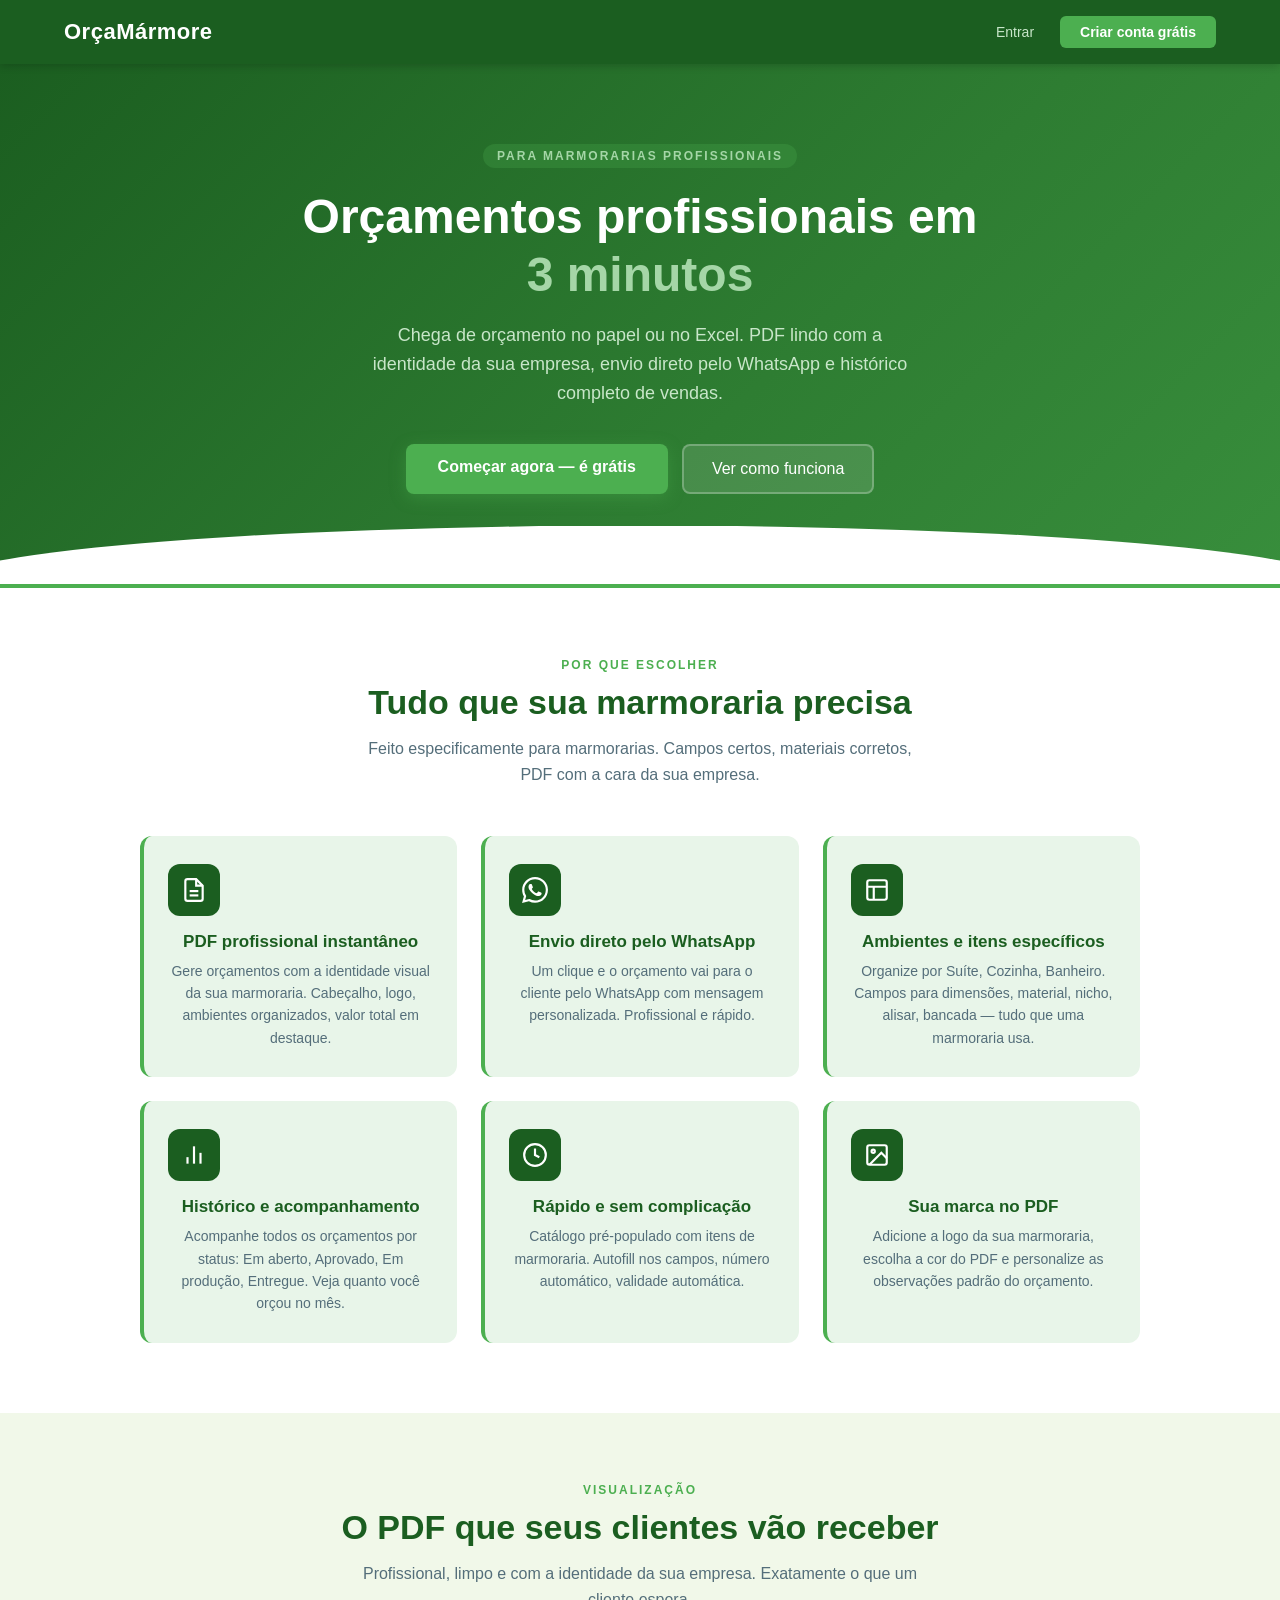
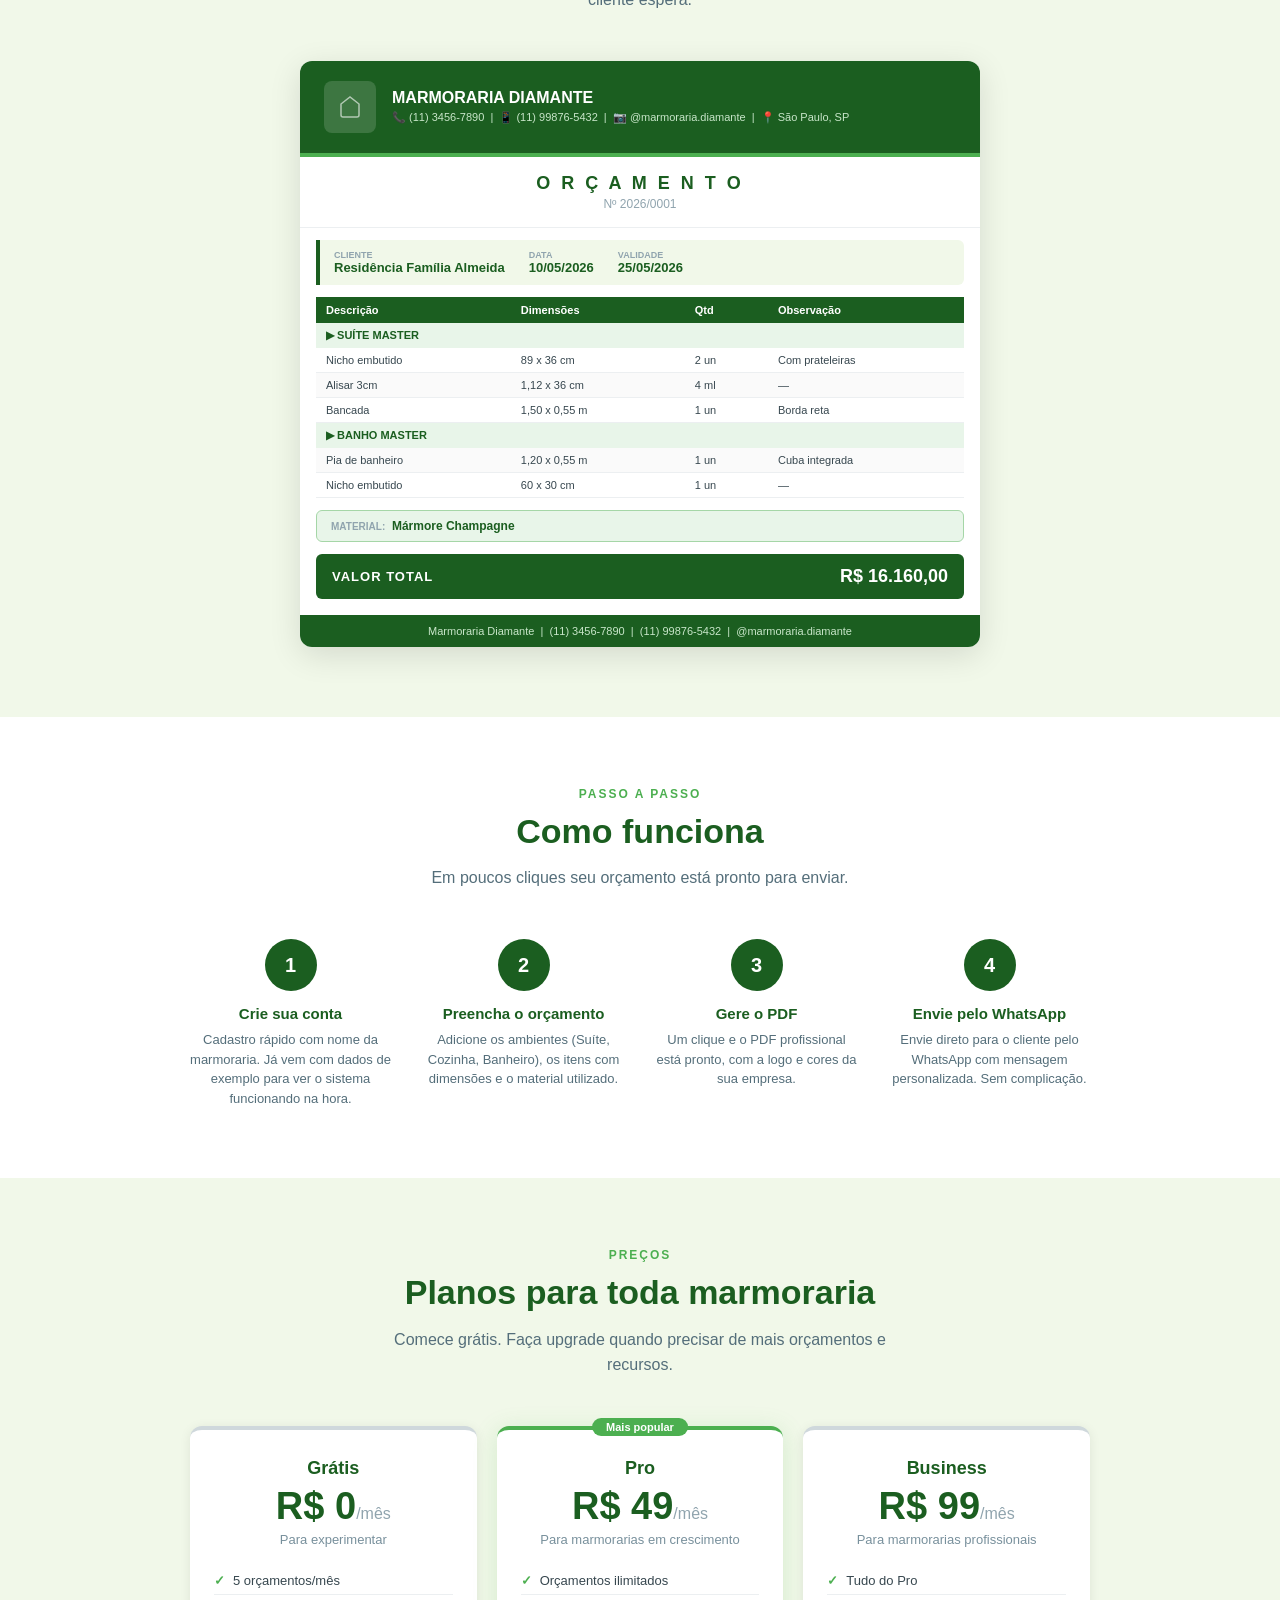
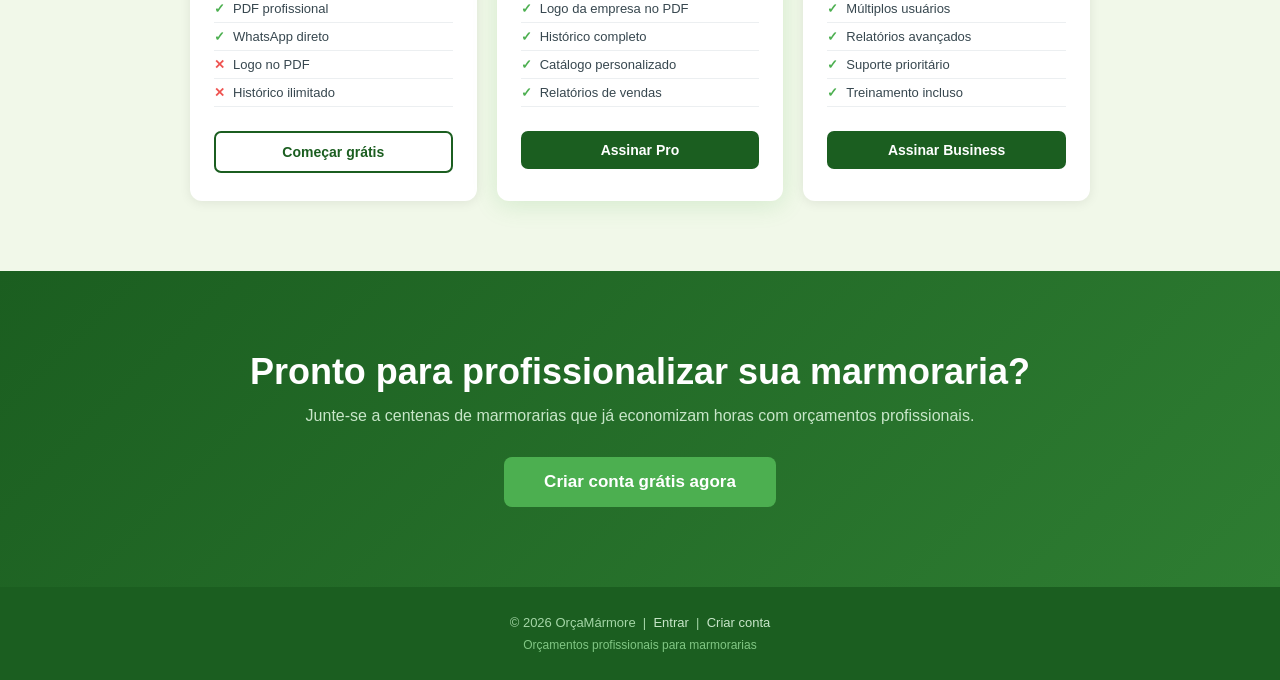
==== commit 77a8ef31: "feat: rebuild completo para marmoraria — design verde, campos corretos Reconstrói 100% do repositóri" ====
--- a/index.html
+++ b/index.html
@@ -2,304 +2,383 @@
 <html lang="pt-BR">
 <head>
 <meta charset="UTF-8">
-<title>Gerador de Orçamento – Programar Marmoraria</title>
+<meta name="viewport" content="width=device-width, initial-scale=1.0">
+<title>OrçaMármore — Orçamentos profissionais para marmorarias</title>
+<meta name="description" content="SaaS de orçamentos para marmorarias. PDF profissional, envio pelo WhatsApp e histórico completo de vendas.">
 <style>
-  * { box-sizing: border-box; margin: 0; padding: 0; }
-  body { font-family: Arial, sans-serif; background: #f0f4f0; min-height: 100vh; }
-
-  /* ── TOPO ── */
-  .topo { background: #1B5E20; color: #fff; padding: 18px 32px; display: flex; align-items: center; gap: 16px; }
-  .topo img { width: 52px; height: 52px; border-radius: 50%; border: 2px solid #fff; object-fit: cover; background:#fff; }
-  .topo h1 { font-size: 22px; font-weight: 900; letter-spacing: 2px; }
-  .topo span { font-size: 12px; color: #a5d6a7; margin-top: 2px; display: block; }
-
-  /* ── LAYOUT ── */
-  .container { max-width: 860px; margin: 28px auto; padding: 0 16px 60px; }
-
-  /* ── CARD ── */
-  .card { background: #fff; border-radius: 10px; box-shadow: 0 2px 12px rgba(0,0,0,.08); padding: 24px 28px; margin-bottom: 20px; }
-  .card-title { font-size: 13px; font-weight: 800; color: #1B5E20; text-transform: uppercase; letter-spacing: 1px; margin-bottom: 18px; padding-bottom: 8px; border-bottom: 2px solid #E8F5E9; }
-
-  /* ── CAMPOS ── */
-  .row { display: flex; gap: 16px; flex-wrap: wrap; margin-bottom: 14px; }
-  .field { display: flex; flex-direction: column; flex: 1; min-width: 160px; }
-  .field label { font-size: 11px; font-weight: 700; color: #555; text-transform: uppercase; letter-spacing: .5px; margin-bottom: 5px; }
-  .field input { border: 1.5px solid #ddd; border-radius: 6px; padding: 9px 12px; font-size: 13px; outline: none; transition: border .2s; }
-  .field input:focus { border-color: #2E7D32; }
-
-  /* ── CÔMODOS ── */
-  .comodo { background: #F9FBF9; border: 1.5px solid #C8E6C9; border-radius: 8px; padding: 16px 18px; margin-bottom: 14px; position: relative; }
-  .comodo-header { display: flex; align-items: center; gap: 12px; margin-bottom: 12px; }
-  .comodo-header input { flex: 1; border: 1.5px solid #A5D6A7; border-radius: 6px; padding: 7px 12px; font-size: 13px; font-weight: 700; color: #1B5E20; background: #E8F5E9; outline: none; }
-  .comodo-header input:focus { border-color: #1B5E20; }
-  .btn-remover-comodo { background: none; border: none; color: #c62828; font-size: 18px; cursor: pointer; padding: 4px 8px; border-radius: 4px; }
-  .btn-remover-comodo:hover { background: #ffebee; }
-
-  /* ── ITENS ── */
-  .itens-lista { display: flex; flex-direction: column; gap: 8px; margin-bottom: 10px; }
-  .item-row { display: flex; gap: 8px; align-items: center; }
-  .item-row input { border: 1.5px solid #ddd; border-radius: 5px; padding: 7px 10px; font-size: 12px; outline: none; }
-  .item-row input:focus { border-color: #2E7D32; }
-  .item-desc { flex: 2.5; }
-  .item-dim  { flex: 1.2; }
-  .item-qtd  { flex: 1; }
-  .item-obs  { flex: 1.2; }
-  .btn-remover-item { background: none; border: none; color: #bbb; font-size: 16px; cursor: pointer; padding: 2px 6px; flex-shrink: 0; }
-  .btn-remover-item:hover { color: #c62828; }
-  .itens-labels { display: flex; gap: 8px; margin-bottom: 4px; padding: 0 2px; }
-  .itens-labels span { font-size: 10px; color: #888; font-weight: 700; text-transform: uppercase; }
-  .itens-labels .l-desc { flex: 2.5; }
-  .itens-labels .l-dim  { flex: 1.2; }
-  .itens-labels .l-qtd  { flex: 1; }
-  .itens-labels .l-obs  { flex: 1.2; }
-  .itens-labels .l-x    { width: 28px; }
-
-  /* ── BOTÕES ── */
-  .btn-add-item { background: none; border: 1.5px dashed #A5D6A7; color: #2E7D32; border-radius: 6px; padding: 6px 14px; font-size: 12px; cursor: pointer; font-weight: 700; margin-top: 4px; }
-  .btn-add-item:hover { background: #E8F5E9; }
-  .btn-add-comodo { background: #E8F5E9; border: 1.5px solid #A5D6A7; color: #1B5E20; border-radius: 8px; padding: 10px 20px; font-size: 13px; font-weight: 700; cursor: pointer; width: 100%; margin-bottom: 20px; }
-  .btn-add-comodo:hover { background: #C8E6C9; }
-  .btn-gerar { background: #1B5E20; color: #fff; border: none; border-radius: 10px; padding: 16px 0; font-size: 16px; font-weight: 900; cursor: pointer; width: 100%; letter-spacing: 2px; box-shadow: 0 4px 16px rgba(27,94,32,.3); transition: background .2s; }
-  .btn-gerar:hover { background: #2E7D32; }
+  :root {
+    --verde-escuro: #1B5E20;
+    --verde-medio:  #2E7D32;
+    --verde-claro:  #E8F5E9;
+    --verde-dest:   #4CAF50;
+    --fundo:        #F1F8E9;
+    --branco:       #ffffff;
+    --cinza:        #546E7A;
+    --font: Arial, Helvetica, sans-serif;
+  }
+  *, *::before, *::after { box-sizing: border-box; margin: 0; padding: 0; }
+  body { font-family: var(--font); color: #37474F; background: var(--branco); }
+
+  /* NAV */
+  nav {
+    background: var(--verde-escuro);
+    padding: 0 5%;
+    height: 64px;
+    display: flex;
+    align-items: center;
+    justify-content: space-between;
+    position: sticky;
+    top: 0;
+    z-index: 100;
+    box-shadow: 0 2px 8px rgba(0,0,0,0.18);
+  }
+  .nav-brand { color: #fff; font-size: 22px; font-weight: 700; letter-spacing: 0.5px; text-decoration: none; }
+  .nav-actions { display: flex; gap: 12px; align-items: center; }
+  .btn-nav-ghost { color: #C8E6C9; text-decoration: none; font-size: 14px; padding: 6px 14px; border-radius: 6px; transition: background 0.2s; }
+  .btn-nav-ghost:hover { background: rgba(255,255,255,0.1); color: #fff; }
+  .btn-nav-primary { background: var(--verde-dest); color: #fff; text-decoration: none; font-size: 14px; font-weight: 700; padding: 8px 20px; border-radius: 6px; transition: background 0.2s; }
+  .btn-nav-primary:hover { background: #43A047; }
+
+  /* HERO */
+  .hero {
+    background: linear-gradient(135deg, var(--verde-escuro) 0%, #2E7D32 60%, #388E3C 100%);
+    padding: 80px 5% 90px;
+    text-align: center;
+    position: relative;
+    overflow: hidden;
+  }
+  .hero::before {
+    content: '';
+    position: absolute;
+    bottom: -2px; left: 0; right: 0;
+    height: 60px;
+    background: var(--branco);
+    clip-path: ellipse(55% 100% at 50% 100%);
+  }
+  .hero-eyebrow { display: inline-block; background: rgba(76,175,80,0.25); color: #A5D6A7; font-size: 12px; font-weight: 700; letter-spacing: 2px; text-transform: uppercase; padding: 5px 14px; border-radius: 20px; margin-bottom: 20px; }
+  .hero h1 { color: #fff; font-size: clamp(28px, 5vw, 48px); font-weight: 700; line-height: 1.2; margin-bottom: 18px; max-width: 700px; margin-left: auto; margin-right: auto; }
+  .hero h1 span { color: #A5D6A7; }
+  .hero p { color: #C8E6C9; font-size: clamp(15px, 2vw, 18px); max-width: 560px; margin: 0 auto 36px; line-height: 1.6; }
+  .hero-ctas { display: flex; gap: 14px; justify-content: center; flex-wrap: wrap; }
+  .btn-hero-primary { background: var(--verde-dest); color: #fff; text-decoration: none; padding: 14px 32px; border-radius: 8px; font-size: 16px; font-weight: 700; transition: background 0.2s, transform 0.1s; box-shadow: 0 4px 16px rgba(76,175,80,0.35); }
+  .btn-hero-primary:hover { background: #43A047; transform: translateY(-1px); }
+  .btn-hero-ghost { background: rgba(255,255,255,0.12); color: #fff; text-decoration: none; padding: 14px 28px; border-radius: 8px; font-size: 16px; border: 2px solid rgba(255,255,255,0.25); transition: background 0.2s; }
+  .btn-hero-ghost:hover { background: rgba(255,255,255,0.2); }
+
+  .divider-bar { height: 4px; background: var(--verde-dest); }
+
+  section { padding: 70px 5%; }
+  .section-center { text-align: center; }
+  .section-eyebrow { color: var(--verde-dest); font-size: 12px; font-weight: 700; letter-spacing: 2px; text-transform: uppercase; margin-bottom: 10px; }
+  .section-title { font-size: clamp(22px, 3.5vw, 34px); font-weight: 700; color: var(--verde-escuro); margin-bottom: 14px; line-height: 1.2; }
+  .section-sub { color: var(--cinza); font-size: 16px; max-width: 560px; margin: 0 auto 48px; line-height: 1.6; }
+
+  /* BENEFÍCIOS */
+  .beneficios-grid { display: grid; grid-template-columns: repeat(auto-fit, minmax(260px, 1fr)); gap: 24px; max-width: 1000px; margin: 0 auto; }
+  .beneficio-card { background: var(--verde-claro); border-radius: 12px; padding: 28px 24px; border-left: 4px solid var(--verde-dest); transition: transform 0.2s, box-shadow 0.2s; }
+  .beneficio-card:hover { transform: translateY(-3px); box-shadow: 0 8px 24px rgba(27,94,32,0.12); }
+  .beneficio-icon { width: 52px; height: 52px; background: var(--verde-escuro); border-radius: 12px; display: flex; align-items: center; justify-content: center; margin-bottom: 16px; }
+  .beneficio-card h3 { font-size: 17px; font-weight: 700; color: var(--verde-escuro); margin-bottom: 8px; }
+  .beneficio-card p  { font-size: 14px; color: var(--cinza); line-height: 1.6; }
+
+  /* MOCKUP PDF */
+  .pdf-section { background: var(--fundo); padding: 70px 5%; }
+  .pdf-demo { max-width: 680px; margin: 0 auto; background: #fff; border-radius: 12px; box-shadow: 0 8px 32px rgba(0,0,0,0.12); overflow: hidden; font-size: 13px; }
+  .pdf-header { background: var(--verde-escuro); padding: 20px 24px; display: flex; align-items: center; gap: 16px; }
+  .pdf-logo-placeholder { width: 52px; height: 52px; background: rgba(255,255,255,0.15); border-radius: 8px; display: flex; align-items: center; justify-content: center; }
+  .pdf-company { color: #fff; }
+  .pdf-company-name { font-size: 16px; font-weight: 700; }
+  .pdf-company-contacts { color: #C8E6C9; font-size: 11px; margin-top: 4px; }
+  .pdf-divider { height: 4px; background: var(--verde-dest); }
+  .pdf-title { text-align: center; padding: 16px; border-bottom: 1px solid #ECEFF1; }
+  .pdf-title-text { font-size: 18px; font-weight: 700; color: var(--verde-escuro); letter-spacing: 3px; }
+  .pdf-num { font-size: 12px; color: #90A4AE; margin-top: 3px; }
+  .pdf-cliente { margin: 12px 16px; background: var(--fundo); border-left: 4px solid var(--verde-escuro); border-radius: 0 6px 6px 0; padding: 10px 14px; display: flex; gap: 24px; flex-wrap: wrap; }
+  .pdf-cliente-item label { font-size: 9px; font-weight: 700; color: #90A4AE; text-transform: uppercase; display: block; }
+  .pdf-cliente-item span  { font-size: 13px; font-weight: 700; color: var(--verde-escuro); }
+  .pdf-table { margin: 0 16px 12px; }
+  .pdf-table table { width: 100%; border-collapse: collapse; font-size: 11px; }
+  .pdf-table thead { background: var(--verde-escuro); color: #fff; }
+  .pdf-table thead th { padding: 7px 10px; text-align: left; font-weight: 700; }
+  .pdf-table .amb-row td { background: var(--verde-claro); color: var(--verde-escuro); font-weight: 700; padding: 6px 10px; font-size: 11px; }
+  .pdf-table tbody tr:not(.amb-row) td { padding: 6px 10px; border-bottom: 1px solid #ECEFF1; }
+  .pdf-material { margin: 0 16px 12px; background: var(--verde-claro); border: 1px solid #A5D6A7; border-radius: 6px; padding: 8px 14px; font-size: 12px; }
+  .pdf-material strong { color: var(--verde-escuro); }
+  .pdf-total { margin: 0 16px 16px; background: var(--verde-escuro); border-radius: 6px; padding: 12px 16px; display: flex; justify-content: space-between; align-items: center; color: #fff; font-weight: 700; }
+  .pdf-footer-bar { background: var(--verde-escuro); padding: 10px 16px; text-align: center; color: #C8E6C9; font-size: 11px; }
+
+  /* COMO FUNCIONA */
+  .steps-grid { display: grid; grid-template-columns: repeat(auto-fit, minmax(200px, 1fr)); gap: 32px; max-width: 900px; margin: 0 auto; }
+  .step { text-align: center; }
+  .step-num { width: 52px; height: 52px; background: var(--verde-escuro); color: #fff; border-radius: 50%; display: flex; align-items: center; justify-content: center; font-size: 20px; font-weight: 700; margin: 0 auto 14px; }
+  .step h3 { font-size: 15px; font-weight: 700; color: var(--verde-escuro); margin-bottom: 8px; }
+  .step p  { font-size: 13px; color: var(--cinza); line-height: 1.5; }
+
+  /* PLANOS */
+  .planos-section { background: var(--fundo); }
+  .planos-grid { display: grid; grid-template-columns: repeat(auto-fit, minmax(240px, 1fr)); gap: 20px; max-width: 900px; margin: 0 auto; }
+  .plano-card { background: #fff; border-radius: 12px; box-shadow: 0 2px 12px rgba(0,0,0,0.08); padding: 28px 24px; text-align: center; border-top: 4px solid #CFD8DC; position: relative; }
+  .plano-card.featured { border-top-color: var(--verde-dest); box-shadow: 0 4px 24px rgba(76,175,80,0.18); }
+  .plano-badge { position: absolute; top: -12px; left: 50%; transform: translateX(-50%); background: var(--verde-dest); color: #fff; font-size: 11px; font-weight: 700; padding: 3px 14px; border-radius: 20px; }
+  .plano-nome  { font-size: 18px; font-weight: 700; color: var(--verde-escuro); margin-bottom: 6px; }
+  .plano-preco { font-size: 38px; font-weight: 700; color: var(--verde-escuro); margin-bottom: 4px; }
+  .plano-preco span { font-size: 16px; font-weight: 400; color: #90A4AE; }
+  .plano-desc { font-size: 13px; color: #78909C; margin-bottom: 20px; }
+  .plano-features { list-style: none; text-align: left; margin-bottom: 24px; }
+  .plano-features li { font-size: 13px; padding: 6px 0; border-bottom: 1px solid #ECEFF1; display: flex; align-items: center; gap: 8px; }
+  .plano-features li::before { content: "✓"; color: var(--verde-dest); font-weight: 700; }
+  .plano-features li.no::before { content: "✕"; color: #EF5350; }
+  .btn-plano-primary { width: 100%; padding: 11px; background: var(--verde-escuro); color: #fff; border: none; border-radius: 7px; font-size: 14px; font-weight: 700; font-family: var(--font); cursor: pointer; text-decoration: none; display: block; transition: background 0.2s; }
+  .btn-plano-primary:hover { background: var(--verde-medio); }
+  .btn-plano-outline { width: 100%; padding: 11px; background: transparent; color: var(--verde-escuro); border: 2px solid var(--verde-escuro); border-radius: 7px; font-size: 14px; font-weight: 700; font-family: var(--font); cursor: pointer; text-decoration: none; display: block; transition: background 0.2s; }
+  .btn-plano-outline:hover { background: var(--verde-claro); }
+
+  /* CTA FINAL */
+  .cta-section { background: linear-gradient(135deg, var(--verde-escuro) 0%, var(--verde-medio) 100%); padding: 80px 5%; text-align: center; }
+  .cta-section h2 { color: #fff; font-size: clamp(22px, 4vw, 36px); font-weight: 700; margin-bottom: 14px; }
+  .cta-section p  { color: #C8E6C9; font-size: 16px; margin-bottom: 32px; }
+  .btn-cta { background: var(--verde-dest); color: #fff; text-decoration: none; padding: 15px 40px; border-radius: 8px; font-size: 17px; font-weight: 700; transition: background 0.2s, transform 0.1s; display: inline-block; }
+  .btn-cta:hover { background: #43A047; transform: translateY(-2px); }
+
+  footer { background: var(--verde-escuro); padding: 28px 5%; text-align: center; color: #A5D6A7; font-size: 13px; }
+  footer a { color: #C8E6C9; text-decoration: none; }
+  footer a:hover { color: #fff; }
+
+  @media (max-width: 600px) {
+    nav { padding: 0 4%; }
+    .btn-nav-ghost { display: none; }
+    section { padding: 50px 4%; }
+    .hero { padding: 60px 4% 80px; }
+  }
 </style>
 </head>
 <body>
 
-<div class="topo">
-  <img src="[data-uri]" alt="Logo" />
-  <div>
-    <h1>PROGRAMAR MARMORARIA</h1>
-    <span>Gerador de Orçamentos</span>
-  </div>
-</div>
-
-<div class="container">
-
-  <!-- Dados do orçamento -->
-  <div class="card">
-    <div class="card-title">Dados do Orçamento</div>
-    <div class="row">
-      <div class="field" style="flex:0.5"><label>Número</label><input id="numero" value="2026/0001" /></div>
-      <div class="field"><label>Cliente</label><input id="cliente" value="Diana e Bruna" /></div>
-      <div class="field" style="flex:0.7"><label>Data</label><input id="data" value="29/05/2026" /></div>
-      <div class="field" style="flex:0.7"><label>Validade</label><input id="validade" value="15 dias" /></div>
-    </div>
-    <div class="row">
-      <div class="field"><label>Material Utilizado</label><input id="material" value="Mármore Champagne" /></div>
-      <div class="field" style="flex:0.6"><label>Valor Total (R$)</label><input id="valor" value="16.160,00" /></div>
-    </div>
-  </div>
-
-  <!-- Cômodos -->
-  <div class="card">
-    <div class="card-title">Cômodos e Itens</div>
-    <div id="comodos-lista"></div>
-    <button class="btn-add-comodo" onclick="addComodo()">+ Adicionar Cômodo</button>
-  </div>
-
-  <button class="btn-gerar" onclick="gerarPDF()">⬇ GERAR PDF</button>
-</div>
-
-<script>
-const LOGO_B64 = "iVBORw0KGgoAAAANSUhEUgAAASwAAAEsCAIAAAD2HxkiAACr0UlEQVR4nOxdB3wURRefrdcvufQOhJbQe+9dmnQUEBBUil0EETtNREFFUKzYUBEBGygC0nvvEAjpvV+/2zLfb2b2NpcAfhYE1PuTH7nc7e3O7s7b9+aV/6NkWQYBBBDArQEFAKRv0bEDCCAAAioghAEEcIvB3uoBBBDAfxkQABDQhAEEcIsREMIAArjFCAhhAAHcYgSEMIAAbjECQhhAALcYASEMIIBbjIAQBhDALUZACAMI4BYjEKz/ZwBCCMl/GBRFUSjtEL0g78jkc1BlA/XTAG5nBITw9gWROgghTdE0/X9sFuZa8ibJEoSQoig6kJ94GyMghLcdIABQliGELMtibYdQ4bRmFOWkF2VeLkwvrigtc1S4BI9XEmRZApBiaVbLa/S8NkhrrhERGx8aGxsaXTMs1qgzKPuEUJREJMoBabz9QAVKmW4fQCR9MssoT0aX130q6/[base64]/Qoqir499suPxzdfLkyTJUnPa7WclqYYWZJkKCHBw6Kn+F4AkLEEIZ2G5I98JlMy2ieqUiO+GUBJUHJ63S63oKX4ZgkNR3Qc2K95d5PeCAAQkSgiyQ/gFiIghLcSEjI+kQzklxV+smft9yd/KbIV6jVaHauhICPLMtKPFJIv4hYlDlAMCLHOw2JGPvJ35SjSid9A7+PNaEmW7C6HIEq1wuMndB4xuvOdBp0BKWFsoN7C6/AfR0AIb/HyzysIn+9Z+/HeNYWOUqNGp2FYiBd2SHCQi4aotWovyG8EqvJ/LJ94Mxni0IXvK/h98gJSFPLNeESPy+WuE17j/t5jh7UfyDCMIIrkcRDAzUdACG8BZCgTI3DPpYOLNq64VHA5SGfiKFaSJKLcVHGqND2JEiTKrfJd/Al+m4J4MYiWizL6VU0IyS/f3zRF0Qzj9Lgcbmfj2OQXRjzRJqkFXpfKAffpzUdACG8qIISSJHIcb3M5Xvvpna+PfssxnInXSSgmgezLyiWf7LMufV/1++17m6KQ5QmRv1QFWhIqP0hk1e+rEugTSbxupKlyRwUlggd73/vY0AdYhhVFkQmoxJuLgBDeVAiiwHP8sYzTL6xffLHgcqghmIJQRIJDPJyVvkoo+yfA+PSdzzHjEyWktZCNSd5WbFhiyyqbV4pnFbWoLB6RSxZ9GxaVlnSq1eq1++fWiI73CgLHBgLINw8BIbxJwD4WyDLs+oM/zt/0BpShgdd5JIFWRA85X5RNFfeKT/lVOkQVEVQ/wb+wFYolFIcpFBWp7srfdFU8NvgLRMIhxHdfhgxLl1rLQ/mQ5VPmd2rSXhBJAMNvVwH8bQgI4c0Aji4gN8zKnz9avu0jk8lMA1qQReK3VKIMWCrwzSDicdWysFIIFZWmWJz4M8VH6u+0wQKqSjFeaspIVRIxhRBFG327kqHE0IxL8IhOz6sTXhjZ9U5BFLAcBpaIfzsCQvi3A2sb5Ch5/pvX1hzYEGkKkQGUiGBi+avifPG98gmIaoH6VoOqqvQFIfD9w/ncWCkqgoccpIokq7tH+/SBgsiHg/eFvoaVokxRtCSLVqv9meGPPDh4Msp0o66ZlBrAjURACP9eoKmNAwPPfDl/w4mtEeZgSRBkxZFJ5AdBrXjwWwNiOfJVT/gCDWQdh8SaCDD5CgWVogocoEf7kJAYy5UH8NVhEB2oCKGiB3HQXzkQWolSNJ1fUvj04EdmjpqG9SETSKz5WxFYf/+9kJEVys35+pVvT/wSaQ73im7sRcFpZngDrLEoCcpurxv68mJkEkaUIYUS1RQViRNFkV4ieaJVjVK0UwnnjlI0RImlDMtznIbhGIpBO5Tw9v7rQ/UXFl8c1fAlxElSuCV0wYZlHM89NuQ+QRTUdNYA/g4ELu7fBTSZZZljuRWb3v/m8PdR5jBB9JBMFp/iIVOfEqFo5I0NI+rTLGvUGlmaNevNQTqjgdcatQaOZXmWZxhGw2oMWr2G03A0QwTHZ6kiGfaI3gqnvcJpLS4vySjMySzJTS/OKrKXuAQPy9J6jZ5nWJT+hmMhZAWJgxuqBayAoogcyhGWkOfXLAkxB43vMTIQyv9bETBH/y6Iksix3PqDPz7z9cLQoBAJ1RzhDyrdm7jegaZLndY+yd2X3zvvxg7A6rJfyc88mXZu/8WjBy4dL7AXazS8UaMnlRS+lFMl7xurZ+wqxWlsKFkVrTZlp929ZtbKrk3aiRKySwPO0r8DASH8G5NCj6SdvPe9xwycBpcfkfBA5cIPmZxYCMsc1j4Ne7414UVBEtSEFcXhguHLBMW/1FRRxYhUtvHLKUX/MxRD49olgvzSwo1Hfl1/8KdjGae1Wq1Jo5ck0VeHoSwVsS8I7UDC5qsso8Qaj+A2s6af5n2eEBEryYF8mr8FgWt644Fq4WmqxF72zJqXNTRZlSm+UBLRw0EJ/yi64plhKJrBdYIMTbE0o/4w6Id8hDI/SaF95f/4x7cB+QqLrEpZlGRBlLyiJESFREzuc9f3cz56+975NYJjCypK8XFo35hwGbESwFdHSUmyrOd1hc7SJ955QZKU6owAbjgCQnjjAXEG5ss/LM8qztVzWsUQJQnZvhRO4t5UCpEAIrDwd43eEBBWCyLAkiwKopeiwNCO/X9+7rOHek8sszu8UGYoGjuBfD4eBcoeaIoWJTnEbNl2bu+7P3zKMAwq5A/gRiMghDcYkiwyDLv17J6NJ7eGGMxeScSBOBoAWkb+/8psGL8kNcpX1Fc1w+XGgaYolkGeVVHyanjuudGPvH//QuiV7chXhPShhBaKaGAyzlrFcU2SRUCLohgcbFn83crzmSkMjQqs/o4R/pcREMIbCUzKxFS4bK9tfEfH8ChS5zM2VV+MqmrU1NAqhbp/MxgaRSy8ovuO1j0+f2gp66VcogChEo9EsQ/lTKqk4bAUY5Vc89a8eRNH+h9CQAhvJFApEE1/smvdlfx0HatBwbkqzg9SGuGrzSWvZBxWv4nqhaIojuG8gqdtg1bvT1ngsDkknEvjizzijUgyqo8/UZTlYGPwD8e3bz6yg2UYZGAHcOMQEMIbXCWYU1bw6Z6vzTq9gNyPiiZU3R9qeN1HI4r/uLlCSMCxnMfr7t6i68LRTxaWl9I0qz4XAMowBdW9rqKs5TWL1r3tFRBrW0Af3kAEhPCGAWVHU9SX+zaU2Es4miNcTIQYRskJU0P0alqM7+dW5IVBjmUF0Xv/gLFDWvQpd1g5miGPB/LUIE8FfArIjyTLkkljOJZ+9rv9m2mKlqSAMrxhCAjhjQGEkGGYImvJ+sM/B2vNIq6Q8NXs4aWWjF2iMoV+lHI/hRvtz2kVGWfkSCiuTn4UBrY/6j6FEL409nGjxihIos9HqqxX1f0pBrWEIhZvb/rUK3qZACfNjUPgUt4YyFCmKOqbQz/mVxRoGE7xyKgVSTLWJ2rJbZV4gCKof+hwELlYWJbhWESFSH44bFJC34KNCPn/AU3TgiQkRiUMa923zG6jsdum0nZWfpTEUlmGBq3+WNq5LUd30SjsEVCGNwaB3NEbAAggQyPKlg1HfjHwepHMzsqooG8rv6olZaKjuY3eRKHyP3A4lPF5PjMltTDL5XFBCdUKB5vMNaPiEyMTaABEWaZRXqhSXv/bO6NxRvndXQZ9sn2dqHAHk1IMXJGBl4d4L/hNZHKDVT9/[base64]/iViI1RxqtJjQoODwoJDzIEhEUEmIMomj6WNa5hz9+cdyiB8ttFRTKhvldClaURJZmuzVu5/K4FQJSXzoBbidDyNyU5wnPsFbR8fOR7fjpEwjc3wAEhPCvAkLA0qzd7dyTcsSk1Sq2qPqpzz+DPTDqChG5VXy0aGhy/wl9gosHJUGSRBn9SBCV5hq1hujwyI3nd015a5YgCf9n5GpMHot1m3pNWZpVklyVU/P3zOBVJkrzlrVa7U/Hd+KQTGD+3AAELuJfBek9diLjXFZpvoblVa5s8hlaRMkU0iOIEw3NZeLE9KMCxSyFf8SxSah+fcvIKkavLMletzc6JPLn07vW7f6BoX8rsK66bogQJkYnGDUGUZKqunT8BoZ5vCGEBo3udFbK5dx0ZPT+SeduAJUICOFfBZGjfSlHJNnrU32VEXplGYiFEP8o0XkK/ZAMGlxDj5eRv/uIPmY13wDU/DhCLiMKkkar+2bvJpw1+v8NXTLEMHNIsDFIFEmgQs0k8DFjqFWHeP1Z5rQeTjkVsEhvCAJC+FeB0kcgPHblFMdwuB6ICFtlIF5Z+CnBN0jjH1JEi4knMPfEHwtRVBboo/WnGlRQqwkh5DnN5cLsUnu5L+rw2/tDnBlGvSHIYBKRUCmr1ircU/6AqO/MjjMH/FsFB/CnERDCvwTSRrfEXp5WmKVleBIwx7LlEz9lEYhmLVJ/yteIOlTIYlCc/Q+HCQHLMFj6SJAD7VpRV/gFQzN2t9PqsP2elGviCGVoRsNxpHlM1QxzxXD1cU4h1c1z3OnL5wjtRcAe/YsICOFfAlEy6YVZpY4KBmVUEomrdHoQHUfq6VXbDhuh5DXewx9cE/rsUSQqSrW+wpmvOmHRBn+wLy8aI6b7vU45lUr+jYueeJbPKs3PLsqr4r8J4E8hIIR/CWTOZ5TkeFFhHkWqY31WnBKP8BXR4wo9VDTks1elSia1PzGLJVye6F+Eq1i4+LUoCUF6c6gpuDI4+X9ASbLkFQT/Vmt4uIoC9C0+FSFnKabCacsoyAoI4V9HQAhvANIKMkkQUCEFVaxRlVVGbVlGugr63DMqncTvlRN/QJRCXUlJWkm9jSxkhnG6XG1rNzHoDKIk/t9lG2mZ5sDmK4OzSVV6Ut/YKMnXokZZEgJKkMSUrCt+hRYB/EkEMmZuAErsZWTJpAQDsZ1IVlT4fTSf/Rux4N8+sw8HL/6YEPpogqEfha9KgcjTjFP06FnNg4MmYOn6veZtibUc1VKwTLXVICmDJNspviD8QpblguLCyh0E8GcREMK/BLLoyrcWkop1wtVCY0ZrXx0QabekiJ3SRJD8SdidMM02Tf9hXUjT2IeJun6ySpUDJisstltlQXz/wZcbJNTDPIX/[base64]/O6uNDopolJzWs3RG4b6fdLINKlAMDdpw9xHK9UJeLqCfIf2UZd+5FmwTjHm7baUAgkIIR/EQEh/KsQZckrC5WV8ygWj973Nbf2y4VWa5kqJ61SKPQHZ7GijkRR4gC/aOJs1s/mlDBxL8vQv1O/yrJM08z5zEvH084btTqc5lb1i35EHCTpR1H1FPCKKEkoYI3+RQS8o38VyDRTuyVBmlBnE9coTtT2b+3pV1qovPD1c/lTyoS0py+zV+DogkcQEc8vRaE4/u/eB7KiKYr6cMs3dq+TVeKKauG/GpP0P19lEzTmP76UDeBqBDThXwGpfKVpTN2p0jkpHXF9/Tgr13y+Nyo9GYqVp/RF+0Mgq01ST4y6l1Vxsv5e61aSJZblzmelfLHre4vJ5J/tTYatyKKaw6YIJTajEWd44CF+AxC4iH8epL8uR7MampWgpFYt+fXSxahkMavWRd6XUoo7ov3hw1eNdPwJkIRVCoJnV73mFj0sQERPuFJC0YF+ClH57esigyBDwNOcOpIA/jQCQviXIOPcUS2nRekrvlpeNZOmahzbZ7GqCyw13QWlcf8ZvhbF7/OnZAACyiuJLMO9sf7Dn0/vtRiMqhokKTIoBKmmxamlWKQbKfYqyZJk0Oj8TjaAP4mAEP4lkPkXpDdiejXfys+fKslXPFglraSSykzRmzjf9A9CqQX8k34RURS0nO6H/b+89PVbYcHBIn4KqD5Q3PqXuGQUXxLxhyp6HR9UlKVQcwh6J1DN9NcQWBP+JcgQMgDEhsaIoqTwViiLwmrkFr5ca3VRiBeGysY42fqPHhqvyRBn4R+NlaNiJVzrtO3IrmnLn9MbtLgtKKGPQuPGQyHyRsInJClAze/BzwzcybtmVGzAGv3rCAjhDUBcSBTWBcR9j8OH6E+l6byiE8lkxv9jr41aAfgXbMo/6NHBDKiQY3gAwbL1Hy74ZoVGwzMULUFJpU6jUSxF9rXzVt25yjBJzria1lYzOj4QofjrCAjhXwLRQvXjEnFpL1kS+ow2nzeRhOXJ1hjks0ofh383st8Pta3M/xVgQkZKUTTLID/KydSzc796Y8uZfRZTECNDCcpKghrSbr7TqrJL9DAhBVok+kISRw28tk5MjUCw/q8jIIR/CQo7S2R8kM4gIXYW1X7z1dcqrwj84oSVmlCVpT8GhUYfRSOrdhWsFH6cQY66gbKka++J1LPv//LFNwd+FqEcYQkTBQEF5nEXYZTvWoXXiYilYpP6ajUqwxSiKIYZgxIi4wJC+NcREMK/BLJSSgiNjbdEpRZm6TiNSsCEP1bpftUQm09HVgu//RmbDluINKXX6FDEDmu5ayKnJH/nqYPfHvhl1/kDLsEdbLSwNC0JyJOk8vz6XquaG9vR5EmBq459BSDo/CiKcnvcLRKSIiyhqKwpIIR/DQEh/EugACVJEsdyjeLqn81ONXA61BMUfVJF5giU0AQuqyBaUi1v+hPTGKWlYRdLSlZqmNmCe4DSqOpdkipc9hK7Nack/2LW5WOXT5/NulxYVsxoWJPOaNAZJdRGu5Ij3I/[base64]/VaBqJklMiIhvklDf7naT/iqVTBdVfZe4Eh7NfiwAPsf/nzywTxAhYCiKpbD7haJRZ3ocjRAlSUT5cLjlp18GWhUeuKq79K39fG0V8S+FZsbniKUp2uFydmnUzmIMEn4Hd0YA/xcBIbwBIJO5f/Pubq+XAqgDRGVPbL+VX2VVgppQ6vubpv/4soqiUAU/FkSSxeJrceGzcEmlohLSRzfaL3biU4BVmoEqCo90ziYrWLIkJGKpOm1omRrcvo8aeQngLyIghDcAhOV6UKseMaZQl+DF7A8+/77PoeETDV9j0EqONApQ9J/QJ2rPaiyJvoSyysWnLz5JfpSln48DTvWzkBy1ymaJah4d4U4llBZErsmZUi6vp25Eje4tOhAq7ht6If+jCFzEGwCKokRJDLeE9WncUSEs8/9YTR+trhZxfFxJ0fzjR60M0/ucLP5FU4qtqlBBkTxsGtCUjLpG+R4TitrzbwHjoxD2e1QoFPtIFhmasTnsd3UfZDYYRZHERQP4qwgI4Y0BiQhO7jNax2pxcqZP7NSooUox6mvs4HONor98FNx/QBaRk1IxIH0kwkraOO5nVm216cvNwcYryYxRRbdSNSpDJnVKSFZVUUV6kQLALQph5tCJ/UYhv06govcGISCENwY0TYuS2CSxYa/GHcqcVtILHjtmlClOePF9+qvSwlMsPkUI/1AiaFXnSpUu176PfEk5ysJOeQT4xI6w+SrLV9LSQqHv9y8B8Y0WsWCU2Sru7jKwRlScKImB9qA3CoHreMNABGjqHeOQT1LhvFBaJhEeCgRlzitkUOpa7E/Yo9X0EFFvCheT3wpTSRCQkUuWHAYpOd8P9tGqsopcqbh4CXcaphDFL2HoIERVbkkwsNy0AWPRajAggTcOgUt5w4CaAUpS++SWQ5v3KrSXsoSJlHgVfW4Q0gTGr3VEFf/pHwLlf+98nPuKh8afaVj1txDafB+Ptq9zjfI5HpXPLYrH7APRgpCimfKKkkndh9evWUeS5IBL5gYicClvMCCAL45+zMIaPZKohuMUfaLQP1WqrMpuEn8igdufPkMNP/iK4tXWUCpHt3JQRf59BqliqEpYc6vk9748Hp+ypinK6XXFB0U+M+FxTCYQWA3eSASE8EaCpmlJlGrF1njsjntLystZhkct0VClg69JqB+wkPga1/9xjhl1SamGIP0/83Wjwd1IfVqyWrykUgJJlF4NXfrocCrZ8BnGabPPmzgrPCRMlqRAgP7GIiCEf4McytL0IZPa1Gpa7nJgevzqbk+fWar6S/5cXyZCok/26BefUEMXvvC6n3tGDb/7vuRrqOYbmOq/VdSsDCDLsiUVpXc07zah/0hRFOkAw9qNRuCC3mAgwYBAq9Esm/qChuEENI1RRazP2098/0qHQlUGUJ/QPwis2lA8r6qjVf1PRjSMPspe5BwiEigjBw5JbEN6EmfFEMmsTLvxVdUTMkaX6LXQ+jcefB63l1HlPoAbhoAQ/n3hiuT5d88oLC+jOaayqpAs0apUMaCAvYSr8jiGQSW4OAn0+j8Mw6AMG4XZVK1BUqneiP1J+mj7Lzgr13nqoX22KQlUVAk2+v6kaWtZxYqH59erWVuSpYA/5u9AoIribwFDM6IoTuwz8kTquZW/fhEXGukVBb+lFKngI1oIaRu3x+VwO1Hwjab9HJeKjBFOJyJ4SmtrihZkgXR0qvTpqK5W7J1ROfaVGiU/o5ck0KnZa0o6jG8fxKMLIWQ5rrAg/7nRj9zVbwhuLxOYLX8LKJR4EcDfAOXCQnDXwuk/X9gbZQ4VREHNSiEFT8q6C8oamg/SmgDp4ILTNSUJUQKjjxHFN1J+SP2RftaQkmVY4bV7oaQkyPncsNgV68ubuWqdWdlz1y9E4Vsu+pHB4aZLLMsWlhRO7Dhk1YvLBElk6D+T4BrA70FACP9GyFCmKdpqtw14YcKZwithxmCv4PEvPaiUEohoPJXXJKNNqb6vTOaspMbGYT2OYRWKNFIKWKkGVdI3P/i6nam+Gl+dlbKIRJWEqhaVIcMyhcWFPZPbb1zyKcuxqHNTQAL/NgSE8O+FJEksw+YX549YMP1kcWqYIUiUUCcjP/eGz2hUFI36HxYrdHdI74oqDSyUPDefHlPbuOAcM6Jk/QIYmD6jSn0FlkAlNOjH2k9+cSxbUFjYPqHxxtc/Dw4KkiSJCRBY/J0ICOHfDlESOZYrKika9vLUQ1nnYixhIrJLSc53Ff2iyJ/yFrEPkX4ipUjEOakkfKvf8YXjfX+qxBQ+Ngp/6VO2IAX3WP/5J5fifyzHFhYXda3basPCDy1BQaIoBiTw70bA2fW3g2VYURTDQ8M3vbhqaMNuOUUFDMuhRk5+hGsElWnXavjC1/RX7XRf6dZUQ4BVKudVHVrJblMl+odj8xKpZ1KjGtAnzDRdmJd3d6s+m1771BLQgTcLAU14cwAlCbk6AASz3p2/fNvqUEsIA2hEVVqFbAYBCQfmAiV/+ed2V3ozfX+jIALmHvXxFPpcnWoRo9pZV80XR7WEPpMVvUKvaYZxCl57hW3mgAmLH3sBbSNJdEACbwoCQnjzQJZgDE2v+mnNM6uXuBgxWG+SRalq+K6SB0r5SzUyFVZQRa+RZSIONSgeHP8aJmVHqjlKanfxa6Vy0RcDoSHFsExJRXkoZ3p96nNj7hiK6Lr/VMvEAP4cAkJ4U0GqEliGOZFyduaHC/dmnLSYgjTIXhUq2QYVinxfd21CgF3NEMUltr6mLXRlpZRKXlhZK6EWVSjVjWp4AvGyMYxL8DjKK/o06vTWI3PrJdZBiWmBaMTNRUAIb5mrRpbklT98vnjDu8WeihBzMI1dqcRH6l8eobz0EzOlRFCtjve1f6rShs2nNivTZZSiDWW/DEV7JbHcWh5tDH/uroemjZgIKBCIyN8SBITw1kCWZdzWjE7PyVz01Yp1RzZ7oGgyBvE0K8sSNlyJMFZ6V9QMUd9LhZ/Gj0/fpynV5M/K6AM+KKG3YFBWXYW1wkhp7u46+NmJj8VGRks4FhIo1b0lCAjhLQMEUBQlnkM9JA6fO/buT6s3HtttE11BBhPPcgAlzEhVMlyIPOJMbFJpRKIZJBvbn9YbZ834wg9K+gzFYHY2l9djc9jDDcEjOt4xbdC4hnWTAQCCIDAo9H9rr8d/FwEhvMUgao1EAs6mXli15ZvvjvyaV15IMbRRb0BpMQDIEvpHKqAICZqEF35qE12/3VVasSS2gVymFPSKgtPhkNxCrdDYIZ363T94TL2adYhhTPLhbs3JB4AREMLbAjLKXpFZFmnF/JKiX4/t+X7/lv0pJwucpYCheI7XsBzqcAYoTJhBWj8p/huFIFQpLyR53qhhhCBJLo/b7fVQEESZQzsktRjSrs8d7XuEWlCPa0EUaZSVGrA/bz0CQnibiSKAqmsktzB/[base64]/QVF+LG++Gl8kllWlCm3g47ogGwTE7h+BgBD+U1GZ0O1DgP3lH4pAesQ/FZXFhwH8wxFwkQUQwC1GQAgDCOAWIyCEAQRwixEQwgACuMUICGEAAdxiBIQwgABuMQJCGEAAtxi3V5zwGpkDFFArTUl+sxqVxtWrqEzu2rtSGlD7Ato4oqbuijBvkio9Cu3kGoxGardMX+sVhS6C1Cr8/vpXmXSX91HCIHoYv/zp6uP0JcRU+RRe+4IgXlNyTfCornkWJInGR3mh0tTgU8BJN9c88Ur2bt/VQ2fs2yEuDiang5mmrpUOrhzX72b9zqxx2Zf1U4UCCzcLuN7XSafvam+qV4kCQPKrNbkN+eNum4wZfJOq5WEpn+A6n+tdPjTFoew//0hTy+vsCkmUJEsMzfindJGLoL6DCvZkicOFRdeDJKE7+9t3VJZlnC99jakjShJ1/XRqLLZY2q8z7fAI5WqzX0Yc3ooAkw0YGuE3RiiI1fntZQiv+1xDyaryNS8Lpo2rPPT1rgyqivQTj6vOSGRp9nqnTC6LJMv+KbLkoXbtcyS9ynHRV5WsWlKWeTsl9N02QgiAR/[base64]/[base64]/SCTJfg8VkumAMSwtoxNbW8hsyK41fOnEo/l19cYGD1E/rfZdTowe2E20IIydM3szC705N3CtANICXJMgUoQRaDtEFnV+7MLyucuWr+jrN7JUlkKApNNVzvw9BMi8QmL4x9sl2D1iJqWsKQqX/s0qk7Xhyn1WgkUSAzUoBCgiVmx6JvjXrDxoNbFq9bfik/VRDFUkd5m/pt9y/+DpG+ANQQgmM5q922ctOnX+/7Iasom3RxIZYbelpjS8zA65vVTL6v79g7Ow0k9enVVLEMZZZhD50/NnfNG4cvHxMEgUIMLuhqyzJ6HPRu2uX1qQusLnv3p4fRLCOJoiRKFEWX2iuGtR/4+axlAIBL2ak9Zo4UGZlSSiUoGUg6Rrf39R9jQiO3n9j90ldLz2anCKLgFjz1o+seefNnjmYEzCIliuLq7eu+3PPd2YzzDpcTM7gpJpuEDTOe5RJDY+7qPHTqkMk6rY48xYhNMeiF8TvO7AnSm5AxTCFGtvKKih9e+qJLw9bPr1782c5vrA4bvgvogohQ4il2RNvBLz/wnEFroGk6tzj/uc8XbTmx0+5yoM0QrQYyYVmWbV+3xaJJz9eLryuh/lOMWrfFsqzH4/ls+zdf7lx3KfeK1eNE+g0o5ii5g3qNvmFC/Qk9R43pNpyi0AyhMTsrTdF9Z991+MoJg0aHpg2F1lhul/vnl9a0Tmp2OvXsC58vPpB61OVxC6Jg1gQde3tbVHA4ut23jTK8jdaEMpB5nuVkLSLSxE9+j+Q1aPnv9m9asOaN7PLCUGMQ41uZIOAS8jPZ50cuuu/lcc+M6zNKlESyAqEpimdoDcuiiY/nrxd16pQMOv2K7z96+pN5QXqzidfTWoZj2XBcaQ4AJUgiz3F7Tx+Y+cELFwrSjTpDkN6IitlVghfSIpOCoiwduXJq75uHBu7+8fXpC0KDUMclpRgXd/zkWPazX75+6uN5kKGC9SYKVlnQQiD/[base64]/bSPWmFmaEmi84UQpZ0pOgDUPDg5WPD5k1Y9+wn9eLrkGeoKIkcx13IvPTwiqePpZ0yaPUajo/gdb6VKb5iuGIEAvlC9sVH35+zbue3Kx58NTo8mvCjAgpoOJZnGB3HQ4BECzLAK3iMOv3Bs0cGzx0nAjlYbzIa9aIsmfWm6xnbtxC314DI6o/0t0SNminG7XU99fHccpc1whhManUkWRZlCf0g9SEbtUa9Xj/zoxd/ObQdEc7jVYfSAJf0HsI0SJIkG/SGb3b98OynL4eZQ7SMRpAQAYQgiXjVgHiVeI5bu+P7YS9PyqzIjTCHcniKeCUBrWR8LJ8SOq4EZGDSGiOCw38+uW3IS/dkFmYjCkPsRJGgxLHs1zu+f/S9Z/V6nVmrF0VBkAQRm5z4BJFaiLSEpxSmPffpywzLkummlAYqDeMRKl8BdDUQ6xOAOo32cMrxGe+/ZNDqTZxBFER0FuhKoD1TFJVTlDtiwaSDV45HBIfpeZ0MZXSOeE94oYn+F2S0PU9zUSER53Iv3j1vUm5hLpq+pFsoJoYi1h2UoSiKZp3x9fUrfjy5JS4shoJAlARUTYzvgoDugxwTEb0//ehT78974K0ZaSVZEUFhMpRFSUAHgpIE8S2TJIvJUuwqf2rVi0QRSVBiWDY1N334y5PO5F6MDAkn6w5JEvHFJI04kNEjyKIMoZbXRgaH7b54cNyiqaXWUuIZ8qNiRcNHK3UZaFnNlaLsB995WqZgqD5YlmQ8W9CYb8Os99tJCH1NSdQWRbj/u8zQrJ7TCZJgdzusDptH9jIMQ6FGQ+hyirJEA0pj0M1d/arVbiXPOYU8V20ijelYbE774m+W63kdDVFbeZWIDGsG1DFi57G9Dyx/UqfT6VmdR/Ri0xFpJ7fgLi4vLiorKrWWSlDxZKB6WVEKN0ek5KXdu+ihCoeNAhRx+VzKSn3q/[base64]/SnH9p89hKxfbFLO+fjlgoriEGOwVxSJB5NhKavTVlJRZrPZSyrKnIKTRtYAkkav4I20RBzPOrv8+w9pWmE9liRkNquHkaCs1+hW/PhhXll+kNYkYDoPpb0AwAuL2wy3kTnqAykBV9gzUfyAZcsd1mCduW3dxhqWv5KfkVGaFaQ3IUMRTxVREvW85mLBldU71k0beK9v7eN3rXE3v3JrOZSghuXRIoRhkc8BuxfJhjaHddaHL2n1PEszIl4fyqhXNFNqr6gdWaNrx/ahprCsouzdFw6Wucr1nFaSEHGoR/SGBoUcTT+55Ou35977lCiILMMuXf9uhac8Qh9GJBAXtlOCLDkdjnqxdWqEJ9js9pS8tBJHhcVoklEnUL/xEr5tMupqFwYiA7XCYSstL9fyvIhWv4jFEJ0ErrxnaOZs+oUt5/ZEhoRLInIvoYvIUOU2a/cGnUZ3HhxmCi0qL/l0x9qjGaeMnBbJP+7sHRIUsuXU7pSsy/XiEQVblUeC0okNaFne5rIzFBOkMZc7yiENzDoDWUgTOZRkWafRAYoqc1gZSJm0RofLJVKSWW/0dQFW7q4oSTvPHOjUpD3HcqfSzu++eCQiOEzGNjwhASizlvVq0GVk1yHBBnNOSe7qHetO55zTa/SkH5xX8IYEBa8/sOm+/hNiQiIUDe8/gSAQRO/py6e1PC9LqNciWUbINERcWbcfbiMhJAtlsoRTy+Volim3W4e07PfM2CdqRsUDAKwO+webPl/87XKTXq+2BBMliddo1h/86f47xmPfJgl4+NH/oRnM4vdpr+Ats1cAiuJYzu5y5BcVAQDW7d10sTAtMiSUcLHgiAhdai2/s3XfZQ8tNOtN5M30/Jz7lz9+LjdFz2jQnKCAVxRCLCFr9377wKB74sJickvyt5zaFWwOViwfpLIpUZZ4ilsy/bWB7fpoOQ0AIKsob9GaZd8c+CHYaJLRysu/mbzyioTx1Bgf/git6CiWRV4rSSy1W6EMOYZzeV2lFRUAgO2n9uaU5oSLoaKInMwMxZTby0Z2vPOL2SvV6zyoc7/ez41Oz0/TslpCnkgzbImtbMepvUQIIWZJJJeNHJ6maLvT0bZOq2fGPBoTGp2Vn73gy9ePZ58xavXIc0vamWLPU4Xb1jmpw6yRD0WFRlgdtmUb3v3+2C9mg0ntW4xPlsovR9ccAPDryb15BdliSLgoI33FMZzVaR3ZcfAnM5BrimBg+759nxtWaC/laZ60NuUZLq+s4NDFY0Pa94MQxYF8l0cxpACgNTyP7HOGKndYPV4vXjDLHpfoxn3pbivcRkKoeg58KgHQDG112zs1bPveE0vJsxZAaNTpnxg5tdxe/[base64]/jKZpp8eppXXju47q2riDxRyEVl00Mlbrx9ebM/RRjuVJnxlZlq22igl3jEGLW8GLvKaSqNPo+jTr+uZ3540ag4g7cqOOMhS4nH9FOYCP0FRlUvQKnlBDyKon3wwNsgAA4iNiPopf1v3pYW7RyVCM4nCiKJfkjQ2O+XjmcqNOR3aw/OHFp2dfyCzN03P4mYVXcdh4QZIAIWyUUH/28Ed1Wh1e56OFn8PjmNwPDVgQBTxgKdho7tqo/aod34QZdaKEdC/EYZX0/MzKAVftoIMvPO2VvW6nu0tSh65N2teMSmAZDkJg1hrUCMdtgttICBXSd7+LQwGkZ6YPug/PAy/H8sgziW28qXdO+HL3Bq8sMOgJh001him1lZ28crZ+bG2SYeG7HcovhqErXLbWtVu89eCiWlFx/kc+n3XpXOZFgwZ5Eclyn6EZp9s1sc9YLc97BA/P8rihEuMVhQY167er0+LXs3tCDEb8XED+DJqi9pw7PHXgxOOXT/ryUNAvlqbtbnubpFYD2/X1CgKiKkSPbcrt9Wh5TZu6zbef3kMbghTfT/ULorb8JFcHyQZD006vq1ZYzfcfez25BlJcKmRZ7t28c+/mna95dYnzloTaLQZT5aUmzxyarrDbfIdVOmeTozIU7fK6ezbpGhpk8QpehmElSYy0hDdJTN5xak8QeoKgG8BQjMPlGtK6rVGnc3s9PMt5RUHLa9ontTq//SujRosYp8jTBLeIIgPu1aJzrxa/NWAS+zHpzWoXDR/jsezyuKrSHfvn91CC7NVzurcfe3Vgh95XXdfqlv6txe0khBjEAsOvKI/[base64]/Ljslv7zQ4XLa3Q6Xx42MbQrkluWZ0RMES76i7oDbg/[base64]/KeqvmTGo7XarSorYX6RUChIL7vdTXXEAk/Vqb14QcKQyHrzm8xi35zTOVm5KmDMtFQ4N0vT7VKT1So02pPXzm3/MeP9pw5VGwrESGmBqdo3B0D/ciyzHMsx/[base64]/zmcg+Z+oG7fy/CCDVh5Janq68nBEryVZ4jn+i1/Wzfp0rht6g7RGi9lM+g2jAAY2WonWQwMmifT+O/LpcNU/R64dS1Fer7dxYkOGokUcvge3N24jISRQrSsCLwoFiyyDPF1+26DLWmorpykcKVKnhgx4mq8UDPU7FJpGeo0uOjTymmScHMv5LSuUb3sEt8frUR78Vbe3u514QvspZwB4jtNrtBxHgu/q7tBjICU7tRr3LplqidE1NSxH0rXJsasGBkmtQqVylKGs4fj4iFh/y1b9iGXYbSd23/f2DLNGF2qyiCgiLwFAi7Jkddpo7CzFEklxLMvzaJxVWvqqkq6It7+vQ20eXOWgVYstlMzbatfWZzCrWhSdEfkaz/Fbj+yc9s5ToSHBRholnaFEcJryil6r087SLEOz5EpxLMPzvHoUMkOIJiTLb7WVHHmQAQjiI5Av/R+B20gISYKLn6Ne5hm+oKwopyQ/MTIeQlktR8COSim7MIdlGKQqlbmO9mDB7jtcbkM0kjKtZSCzNK3lVSu0CsLMISS3RkkYwTaq1WHLLytIiIhV62rUQWYX5ZL1iWoIiZIYbAo2ag1xETF7LhzE0XxcRCNLOo12/9lDTo+TZ3mSuwwh9EqCjtf+dOhXh9tp0Op8EX3fmfgOpvz2jVOWIUOzRq2hmjSQATs9rhe/WqJhOZ7mBex+pGnKI3l1nO7RO+5vU79FRHAYwEvc7/b/tPynD4INwRIUfSkCuPQEg4i+/31RZ3+V++Ung+o7vty3ykUa6u9Grmzlw4wivOAOt3PuV0t1Rh1HsQKqw0AS5xHcJp35/j4TOiS3CjYEkaDuR1tWr9nzXbDBjLtTYU0qk6oR5bKRRFNlsQhomQIkqnR7eWBufyGs9HT5mj2zDFdoLTt44VjtqARRQEmGZCnPsWxKdtqFzMt6XiPj26lARg4bX1owMZD8d03RVPVFOZlttaISOI7310gUcgl6Dp4/3japJc5yRHdZrT88nHKC5ThkeJISNQpF7RKjagIAWtRuunrnBmz/4UYtMtSy/OWC9KVrVzw7bqZ6XB3DnElPWbnpE6PeiILmSgfrKu3rfY4ZP6+fchrVjWTknmWYI5dOXM6+YtbqJV+SAMrkksR3Hnu1e9OO/tvvPrvf4xUooyJ+PmOyyn2oLnRXTWdiO/sRoJJV+VUpBsr+Ve8m+o8ElvaeO3Qh+3KwyUSChABQIpRowHz2xDvN6zTy34l+t04SxcocHt9ZK0eoVNTkU2W5+E/BbZZA4FuTkSevDGSDTrv8xw9tToeG12DXHM2zHAWoV9etcIku1k+oJCjrNJrmdRr6VQYqvhZVfvySQKqYhQ0S6tWNruUWvGqBjCxLRp3h821fO91unuMElHmIwHP80Uundp4/GEQC0MqyhJZEuX39VgCA3i26hZvDvJLiaYQoc00yG41v/vjBjJXPHjp/ND0v68SVcyt+/GTsa9M9soejUOVHZRdev+muGF6+H7y8VPy91S8b/uRyTrogiWrQDD9H3LWjE7s37egVPF7BK4iCy+sGABy5dJrBZrBvTU3C6Kol6XOP+SXx+Gk9RfBwfwvlKvs+rCqDyjBUlwxZNpIcV/R3RkG2jAwcosmQT8DpddePrdu8TiO3xy0IAioQwSuC8xkp+ClJVtbkiaE4oMlUUQ7is9yxHN768qB/pBD61IBPEiDUaXQX8y7ds2j67lMHyuzlNqf94IWjk5Y8+uOhzSEovKZcaJpC8evkGvWTa9RXQkw4uVGdYSQv3O84CkgNm06jHd1psM3pQKFnrIrRoXntlaL0+5c+VlhWzLMcx7Icyx1NOTVl+Sw8z1FbMjR9UJKUGKoP6d+yhyzL8eHRY7oMKbGV+RW/UlCSg01Bn+78ZsiCib3mjBj80j0vfvGK1Vmm47CLsrKntX9gEGm8qj5V9ZmiKp9qV8+nSMk8BYBn+cKSgmJrKc9pWIbhWE7Ha09eOvPr6T04RIEj9b5vVzpLFampog+vlnycXOhz7fiCsr4ql6q1Lj6NS1Q9BKh6EJeJ0PiLxIuGRq1BaQ/FDrdTq9EyeMBaXrP92O5DKSdQdk4lC4FyNPKIUMrB/QPDJBv+H4LbyRytZGHw2ffIPS1ZDKYDaUdGLpocY4mgAZ1bmi8CKcgQRAxRUuZHM7TT7bq371gNhxwzqtdCfS4q1l1l+KMSJLw2rvvwTzZ/lVWWY9ToRSgBGinDIJN5y5ntveYM69igVVhQ+MXc1APnj8oAyacSpAKA47ic4vzZwx+PD4/xCl4WsI/eef+PB3/JtxWaNHovjsthOQQhRosEZQnKPMvqNEEAAqfHxZP+Z9juJCJU6YdR0ocqHZXk/+ulIMeHxeAFpy8eh6KXfLnDOmPFc8+MfTw2Itrhcv16fPeCNW94gagHGlIz5R9PUF8pF0n1ddBI7/kNofJ2KUtD9cL6j01Rs8rCQNG6vqcNAKBGZAJDnMO+PWpZbUF50cyVzz86bGpUaKTNZd96bPuitW+xPEvE/WrBUl2k6ogV6xr8Y3AbCaESifCnFkFV2LIswiC9WZblUkcFhMBoQAtuJTMTB8VZlq1wWFslNh3ZabAoCqjfrV96BVEyuKhJlcIq/k6KQun8ZoPp9Snz7nxxnJfnWZpFAWuU5g/N+qAyt3XN/o0ow5jhjFoDR9FoFYeh4bgia3GXhu0fH3Y/ivuzrCzLFnPwyocWj1pwn9VjN2vNEkpUg+qYcUkkJVPQ6rTVj6udV5RX7Zmt2Gq+USp/VsbErvKHYEMAQtiiTuNIU6jd4+BQYjey+WRZNhrMv5zdtf/Fw9EhUcXW8uzSAqNOr+U4UZZQbbSqeXEo1XdBiGuZhEKVS+QX41be9Q+7qHKopMP7gdjavix10llYMambJjYIN4eVe8u1NEduvwyBXmf87uiWraf2hJosVpc9r6LAZDDxDCtCmdTj+5nufoawn+dMTdL4p+D2Mkf9rR/kYJQlg9ag0xicXjdDMRzNoaJfRDSCKnSwk4ziWN7hcelofskDc/[base64]//zcrvaVqap0vTl59RuFTULZQy3TJcyfUHDK++4jc0mKW5Whk16M7Ksmo8lOk5ZyKAofoirREioLg9QoMw5JD+Jy3fp4Yf7dupTX+j9GFt5EQVoa+fAt6GcIgg3nJpBcNDF/[base64]/[base64]/[base64]/[base64]/nzZ898PC8iCJX/ImY+mimyl93fZ9yiic9ixgqxoKyYuPp8ZQcorzM+PEaDqzquBXSyDM04XM7Dl46fy0wpKC+RATTqDPGhMY0S6jXBJHGiJJZYyyscNkJgRbScXqOLCAolxX4Oh0N1/TN4wRlkNIeYgv2PVFheYnXZcUoq1njYjjYbTCGGINUGpQCocNrKHVaSAko4pmRRMuj1MaGRCrkjhR5/FQ7bvrOHTmVdKLNaJUHUa3R142q1rd+8blyiMmB7ucvjphCFD9qNLEvBpqCwIJRlkV9e5BG8Kv8l0pmiGBkaYTEGIdaZ2355eJsIIdIk6QUZ3WcNB+gJhtMBkf9DMOmCdyzeEGJCvsRr0kuKkkgTagc//Ea64O8pYyFxQv/iiauh9oKvfAdzJW4+sv3FL5aaDAYoQwanTQteoV5s7RWPLkL0DYjQAT0aNBwvSlK/58ZczL6g1yAmGIi5GAuspfPumf1Q/3sFUSSV5n/iLEhpyDU/Ijb51VfMf7fXu3rVDnoDN5OuP2DC5nR1mt6fGPBti9vIHPWF1fEiyRc4w1Y+mrho0YLIjGQ/ryHOtf8N8uzqu7827ezVQMWHNE6IU/LHK12VxBK7JqkumQmxYTEXC1L1HO+LS8sUgMeunKgXX/ORIVMoX/CwsKzopdVLT6WftRhNSJ4VhyRgWb5FbcThSTTMnzsLQv3oa19fGVck1Qlkyqrsb/7Dv95HZI1QPVv1D2xWZfw+FUtdNWCZeE7V4D66ylX416vsR92J30d+UdarRnLb4jYSQiVSRsJlCn8yYjdT7zS+Ib+3GOyqYNofvh/ETvv9Cwv0pJDlRjXqd01qezD1GKqXRyzdyLei5w2vrF22+ej2FnWb6bWG7IKcvecO5tuKgwwmHO1Ap8gwjM1taxRdr2ViY0Ld/VfOApuRv7WxXyLL7/mI+mub/dYGfgNmwPXv72/sx++jf4bU3cZC6ItZKWKoZAD+Y55niv1Dgxl3Thm2aJKoU8phSVTbaDCfyjx/MPWELCNFqtfpzFgHkkg8CmxIAvTKC8Y9hSxVUbwNa08D+JtwW3mQUCI/spZwOBt5AgHFoOzof4wQ0ijeKHVq0m7uqCdLS0q8qAiLw1njtCzJel4fagoNDwoNMQbzNCdLEmZ7Y1iWtbkdiIdm2qIOTdoip2hAAv9LuI00IZSB0+2Waaw6sBIUEL38b3VluQ1BIzocYeqQSaFGy4I1b2SV5Wu0Gh2nwfFFJZCIneuMDKEgCU6PQ/CKLWo1WTBxdrsGLQVBYK/vjwngX4nb6H5zLNesZiOZITwuMgUpQUKtF1Qa6n8EEKEDQ+L+Q7u37PLl9g0/HPjlcn5aucOKYs0KuRlS+DyniQiO7NogeUDrnkM79uNYDoU6AxL438NtEaIgwFUt2Br1exMrRRQA/gcZpQRqdydZkq7kZV7KTcsvLbS7nB5R0Gk0YUEhNSLi68XVDjGZ0dak1dnt1yYhgP+WEBJU1n766kbJm/80Gazsc8jQKKJxvW0IvxtNM//A8wvgXyqE1XA1v8s/Dr7qtiqhYx+n0z/J9xvAf1QIAwjgX4/AIiSAAG4xAkIYQAC3GAEhDCCAW4yAEAYQwC1GQAgDCOAWIyCEAQRwi3Erk6R8lLLUb3KvBcJoAfzLcWuEkAQnf0+tgJp0clPGFUAA/w0hRGQWWPwyirIlXM5zTRoCwh8ZHxHHMiyq7rl+5hdhQPhziZekAp00tfwTXw8ggH9exoyMu/+kF2TO+XTB8cxzAFIs7j5H2FoVpjofjSQEIC4kZuawh/q16kH6GV1rhwrTmY/gF++DEA0hZm7EVqhujNnSUDN3XFhECMqUT1G/vqvkkLR9h36EGtV0MmGaIeyMuDjwGiNE9fV+3/WxEBMSD/T0+Z1dLNHzAtMiqXQsiA0C3T7cghH6DkFd+0GDG4ZXEviS7xJ2Jtzx5p9Ut/kvw80WQgihKIujFt+36/yBqOBwURTdHreWQ81eVBZ4H6MemtxOwQVEuP7Zz1rWbXq1HEpYQ+47vJ/l2FZNW11NfOYvXbgao3IDUr2+9/CBlLRLQ/sNCkJUYlWY0a5uxEl6QuFCD+qaG1xdEY/mt+8dVEdPOCGuepogi+A3NbkkySzL/F+Co2qXCBvzsj9hlPKokuWra6au+RgK4N9mjhKtlZqdfiL9QnRQhM1pC9YGNa2ZfKkwo8Jr0zIsUQ0KcwniPYJmnbnIVvz9oZ9b1m3q11YJQZIQ7fymX38ZMG3Icw8+36Z5G68gnL5wZtPebVdyM3mOT05IvKvfsOioaKJDyLT7/Ps1h08cu2/0xAZ16hGNMHnOlG0n969e+I4kVc5CQpFks1u3HNi98+RBu9NeIzyqc9N23dt3UbUfTVGrv1+7af82m9vRIKHu2H7DGic3kiQRtaH3k8BPvll9+NSxlk2aTRg2FjHhy/DQ2eM/7tmaXZgbbDQ3q91gaI/+ISGhvyEDePDMqYtn3v3mUx2nnT350bDQUEEUc/JzN+/99Wx6itPjjraEd2netnenHqiPvG83iD6cZX/auXX9T99HR0Y9M/1JjYaXkTyzmdmZ767/7PCFE1CU2iW3fGLidIvFEpDDWwP5JgKxa0J49PKpGpNb17yvRbtH+17KvgIh3H5qX9S9TZKntq0/pW39KW38f5KntY8cnzTr45cghIIoqLtCbbMksaioKL5X08Q7O1gdDgjhB19/BhIYbcuEGn1badrVAI2Ck+7slJaRTpjH0rIzhj0+Qdu5JmgcsvbnHyCELrcLQvjU0pdAXc0Pv/6MencKXkSPidpHyCUlJY0GdwENgoN6Ngzt3Qg0MoOmoS8sXQgh9Hg9gtd73wuPg8am4K5JyUM7gyYh5s71tu36Fal6TG3oFbwQwo1bN4OmEaBJ0KgnJxMttGDFUpCo1XSsHde/Jdc6BiQZmg3pmpmdSY579UWTJEmURJvN2mRkN9AyiG0de+nyZQhhQWFRjR7NQS1tRNdGET0agUYW0DRswYrX0IUS0IUSRXS1L6enWrrXB21C4/o2q7BaiRo8feFs4oDWoJG58YhuDYd3BsmGdqN6FxYW4O5v1xhDAH8rbm6c0Nemh6Ioh8s5vtdddWJrebyeLo3aNkto4PC6kEnm12XA1/QOc7JfS6m+8eUHWakXpg4eZ9LrJVnu26XHigUrr2w8mPrjvvNf7xjUa+CF/MvL131KUdRnP37ddHyvDXu3xEVEa4KCVQsNQjhl6Fi9JXzR528Lgpc0WEeM2LIcHBw87a7J36/4Ovvb/ZnfHlo9//3gsNA3N3128cplnuM/3/j1Bxs/bdqs/fkvt59bv2vFzFfsgvPxtxfYHQ7cSBjpwIKiwkkLn9CbjXpLmNFoJNp7RP87P13yaea3+9O/O3B+ze6+XfqdSDn64YYvKAq1Ybj6mhF67yeXzj11+UxcQh2LKYjBdml4WOjSp+Zu+/yXzM1HMjYd/nT+25bI0Lc3fZlfVEj60kAAJEG857lHPFCIi65hNhrVFmzPv7v4St6VJ8Y9durr7afX7Lhv1H0HTu1949OVqFP8P6et378GtyBYT1r00BQdZEbNkLFLgx7app/HK6jrIv/WVmhh49+OF7/DsZzT5Vy3bzMfET2wSy/CtB0XGTN93H3RkVGApmrF1+zfqSfwOD0QfZfl+Bh9yJYlq5vUqudxVpCphslFYc2ExI4t2u8/d/T0pXPqLCQjmX73+EHdehuNJr1eN+bOUfGxCeX2sjJrBQDgh/3bKIaa2G94VHSUKInTx05qUbfhqfTzh08fw+KE1mbTXpktMPDZcQ+5PW7S6QFCWK9m4j1DRkaEhTMsW7tW4sBu/YDTXlhWcs1rJWIK4J93bX338+UvTZqVEBbl8LqJq0mG8rA+A3t06KzRaLQa7T2DRwVrTQ4v6q1JaoVZhlnwybL9p/Z/+PgiDc16ZKQYAQBZedmHLp6IiIqZMmYiaWFz75AxbLDlhwPbXE4n6rvyD+HM/dfgFgihr4cdTMtNp2maY7kyW/nOswf1Wr2EOyCrc0AVxWqPZ+IJvJR5JS0/M6lm3drxNXCbJET7KYgIHo935+G9Sz9eGR5eY1L/kRDCu/sOObF2Z89O3QTUexD1d8BDQRqPoqlm9RvKbueR86f8j4VkSZI8Xo/L7cwtzJv7wdJzqReHdRzUPLmR2+vOLy0BvLZ2XE1kf0oSpKh6cbWA23UuMxWilmn8RxtWb/jxq8+fW9ahRVtZ9AJcOo9bTSFD0e3xlJSXbT24642vP4yKqz+m3zDilyIGoWoTMiyTm5877rkHenUfNOf+R0ucNlrnY77CPYA9Xo/Vbr2cmfbggtnpKZfHdRkUFx3j9Xo0vObAqcMvLJ/78iMvDerer8RawWoU6crKzy1zWKMt4RGWMGIhJ0TFhoSGZ5Tk5xbmE6/[base64]/y0jNxMhqUhBUW8Ni61ljldrrCgUJPOAGWZZhiDTh+kM5QUF1sd1pszBwK45RkzSFpMGv2ZrHNrd2wY02tk2+RW93Ufu/KXVVERUUCGXtHjlUSDRo/[base64]/W1R54fP3zMxxu+2LZvp05vcLuczZIaPzHpwcXvv7XzwK/fvr2uRny8KHh4hqMAbTEHIbMZLyBjoqJnT3nc5rJvP7Dzh72/jHryvi8Xv6fXGaYsnOl2Ona8s55hGa1GQ+EOviadnpjKpNkO7gCBqaiQ+wf14fn7b30At03aGlJEEJrNpoXrl7ao1ywpoe7z4570eryf7F1Lc1SMMTI0JPhsdopGq0GiSFHX9BXwHAsAFCW0BCJAjkFJGDtwGPnz02+/nPjyky+uerNH+y68hicNC1CQ4CqRRi3EILAYEfFZZetnColTmCX0kTH3AwBmjps29Ml7f/p5/ZJPGy2a8YJBrxdFoaiilLhAIO5SBGSYGBm34ptPjx3f16Zd93uee1CQpHKXIzgyYtfpQ3fPnrr4sedjIiK9gndQ976DuvcFAHRr1n70c1NefH/JqIHDL6albfx1S1BoiLWsVMNpL6ZdemrlvLC4hDU/fPP2V6skIJeUl7MsO/a5h0d0HzBh6GiP1xsZGv7U5IcAAPaJDw194p4ft2/8euvG8CDL199+Uq9JqyffWFDmsHklQaRoq9vVffKdEwfc3b5Va45hS+zlTrfLbDDKULY77OUuu1FnCDFZ8Jn/bTc+gNtlTUh6wtIUz/BO0TX1rcfySwq0Gs1r019aOfWVfg26fzXrvU1zv/r40bdqhSe4ZQ9u31VtF+i/[base64]/7A3a+eZlS+9Vm61dkpu1SS27oX0y7mF+YVFhbJXgJKUkZWRlZtLUZSG58mTQhC8RqOxbnwdRsOm5mYGG009u9xRPy6xsKzY5Xa5nA5ZEqAoehye0oqKOvG1IkyW7MLcjLws0nHlcmZahbW0ZlRcbHQM6dl0k6fEfxw3VxPiKY/yo7ARJ8uSSWvMKM+8++V7l9y/sEX9ZsM7DxreeRASFVHo26p7ZGjYiFfvvYqLVMk4qZ9Qx2IJu5ifWVJeFhYSAgDYtHOLwWBo3bAZx7JZOdkvrVxSYS1rXDMp1BKCw9CYABt3rq5sQ41fnElNARTVoE59YmGSVJgrmekb92wZ3K1fZEiYIIlbD+xe/esPIoRtGjYDAIzuNvCTjWtWbV7fv033hvXqv7v+85PnT7ZIapFcu16j+snTR01EuQGYqvGrrd+Ne37KPX1Gr3rxTQjlL378Jio8qlXDpnqtLisv9/mVr5Y5StvUbRkTGc2xrBo7kaHcunHz3Z9vUs9a9HqbT7wjNS/7p/dXx8XFZ+flbNy9tW/HHpGhYW6PZ8v+nzfs3yqxmlb1Gndu3WFr62/VLxYWFzS8p7eZMxz8cjOn0QAAxvQYuviL1xd8suytx+a6vZ65nyyTKiom9B3BclygDcZ/wxwlzSbwC0GUjdqgLFvemFcmPzpo2pheo4IwGS5xUWTkZ4uizKKntdIri+yAxn7LuMiYjvUa/7jr55MpZ3u07URR1Oe/bPhy/WfhsYkMzRSVFkleV+3E5MUPPkNaSRMhdFgdUkGpLJGAgUwznM1h33f+WM3Yml2aora7NI16YgIAcovyH1n89ONvzQs1Bbu9XmtBNtDrR/cZNfWuiaIk3tGl50sTZrzw7svtJ/Q1moPt5UWx8XXfmjFXo9HgZhJoJySnx+v2SEWlTreTPD5W//DNpi3fWhJqaXS6/IJcIDoS6zRa/NAzWq1WFMVqyWvEO4XazNCoPYDd6XSVlFidDuTkLMid+uIMRqu1BIe43C5HeRFlMD064v7B3ftIkojsDV9inUcQy8sqoEtwuN3BGo0kSU9PeeL45fNrf/x6045tgiB4raWj7xw79e6JJA3wFkyJ/zZuau6okraWd6X/3DEcq0Htc3HLIhZ7Cyrs9pqhNfo279auQauaMQlnU8/NX/OamxbtDtuoDkNemzxXRK0plIe0IIo8x238dfPAB4dPnfTIOzMXCqJY4bDtOrL/yNkThaXFoUGW5nUb9e3U3RIcTDIzyYzc9OuW3Nzs3t16J8TGegSvltd8v/OXOx8d/cykWfMfeVoQUXhNDU5eTLu05+iBy7kZTrcrITSqdaMWPTt1IyyiRFz3Hjmw+cD2worSpNhaI/veGRsdqxwLa33SWTE1M23voX01E2p2bt1ehsBqq9h19MCpy+fyigtNBkOTWsl3dOkVagn5jfRRlP+N79T3v/5cWlY6rM+g4KAgr+i9cOXyvuOHUrLSIAVrhsd2at62VZPm/gEGEsuxOx3rfv6BZ7kRdwzmOI54fd0ez9qfvzt64TTHMJ2atLqzV3/cmQ5endcawL8wgRsCOHbx1G3n9kVbwpTFmSwDGUX6nB6n0+ViaNaoNXgEl06nZRg6v7jww0fevLNdf38hJLUILM2MfOqBb/ZtOvHR5qb1Gl7ziKiVL2r2V8X+xAEAkaJpm83e7oE7i8oKT36yJSYyulp362tkSKOSCNTbrFpyNoEgCgzDVqPxJ50G1SrKa/cb/n1GYNWaj2skgl+z5qtaVjr5Os1UXhN1bIHE0f+EOQpxrsyrk16YuWre4SsnJJGU9UAcREPhQIZioQhtdhvPcU6XW8dpnh05Y1DbfqTcRt2PEksE8N2nF5XPKl77/frGTySTXfn31KXp6q18UWAdFxBCgLqxb/jpB6HY+sbjL8ZGxVyti1DQ3E+x4FohulojNFXzMDR9dc9nChcKkcRosnPyp7pTZZC/bxmGk2/RgYi0VBseXXV44KqUI/UoSFcrDViVMQTWgf8tBm5ZhgyD5sr5zMsOl4OiFIFBDbFxfjEJIaBYFpTjQqNrRsaLooC6NVyj3k8mJQuC14tKB//geob4UTnkDWH9qx8CCODfT4NfrbTvt4HsSV+n9atBFJHqTfkz6TvAV94aQAD/tV4UuJV09Tf97TSSBRPI5Ajg341AQ5gAArjFCNhgAQRwi3EbCSGpMLjVowgggJuNW98hnVCk4eJS1K6ecBOhql+/4F4AAfyLcYvXhGpjd1LKIEmShuUV0YOYO+x3eFB/Iwj+O51Dv/3dahH83/MRoZH4E7Hv3zjW1VteL7xO6LKuQ2yOOSWv+a0/NeAA/sFCCGVZwmWpNod9w75NO87uyS7Jk0RRq9XWiIjr07zHgNa9OYYVcQ7KdXeCQQLN5DXhlSBCRbJbVCEn4kqmGtlA5Sz0kRFWmYIkqs6yHEXhsDgObyrsibJMHh80hegwJBmVEZIgh+9bqPwCFTH6hldtz/7yg8IkOJ7O4FAnlCHKDfLLMvc/YcIXqmwJICpQxJUQRPBRUN4XsifsjOrzhTCJsGi36CMAlQA9ORe0u8qLBq/OOgjgXyiEoiRyLLfpwJYXv3g1rSiT4xme5dF0R/NKADJsWqvxi3c/1Tap1fWSKnF8DzIU9cj82XpOM2/Gc74CX/IxeuD702niGlZlbhFZzcjKmLZwRu+ufZ+4+wE1a9T3bUU+MXmZl0fFR2jMJP/GL/cNSY6ql/ylWhAFrUZ7PT5P9AZi8qURLa+f/Hs8blTo5OM1rX7KfkynHo+bBhSpilBpDn2ZNDiy6kvQIRXAyukgWZQYnB9PBubH8oiMAvVbAa34r+9FgagcPv7ly8dXvcAytE7L63U6H+kooAEqAD+fdXH0yxPfnf5637a9r5laSfgzP/jm8+VfrFj+4nKO465kpK/5ed2WA7tzSooYnq8fX/OxuyZ3bdsJiwrKKTt/+eJzKxc7HK7PX14eEmSpEV+jUb3GM156tGFMnb5de6iJl0TVZGRnvvLZim3H9ro9rsSI+OnDxo/sP4yMxGF3LPn07R/2bSupKAsJDhnapc+Me6ZyPM/QTHp21rxVr+86ddDrdteJrzXz7mn9OvdUnyNEGBwO+wPzZqTkZc2dPKN/116iKEiSvOTjd9Zs+6GgvMhiNN3Te9iTkx5mUdVypcATmbyUcfn99Z9v3L+z2FYebDR2atDypQeejIuNI4+D1T98/d6Gz6/kZmt5TecmrV6cNishNl7AbFGnL5x95ZPl+84clSWpQa26T49/uHPbjrIs5+TlffbjVz/s2ZZXUsxpNMmxNR4ffV+3Tl3/Lx9xADcKt+Aq4ynOHjh3+Jk1r/A6voYptnlcI5fgId5RiKw7SZQkg0bP8vyD78w8l3mRYRhZrk64RjgFn16xsFnrzlOGj6Mo6tyVlDmvz+c4Ta9WHWuEhn+75+chTz9w6sJZmqZdLveyLz9sOqHfun2/7Lt4yuX2kFyZlx+cU6New4eWPOOw21FCKbb3KIoqLinu8/j4d756r3nNRmN6Dr2QeWXUExM+WruaVAk+seT5F5a/aNaZJwwYZdDonn39hRlLX2RoJrcwb8CT4z7a8Emr2o2Hdel/Pv3KHQ+P+XbLRlxLhSwOXFFFPfba818e2Hw060JGUS5ezTKPvvbcM6/NYWRqVI/BRr3pmdfmPPnq8zRd2aWDvBAFcdr8Wa++93qUMax3i06yJH/0/ccjn56GqpYZ+p0vPxw3e3Jmdt6IrgMaJyat+u6z4bOmVFRU0BR18cql3o/etXrjNx2TWvVs1Xnryf39H79n54E9NE2fTrnwzFuLTEZTn7ZdaoRHfn9o65A59x87c1Jl0Ajgb4d80yHJklfwDJk3LuL+xm1m9MvIzYIQjn11asy9DZOnt6s3tXW9Ka3rPYB+Gk5rHzOh4ZhX7sP8Y4hRVwWh1l3y2UrQwLD8i48Iby+EMKewUEnjhvDJJc9TrcNe/mg5hPCZtxaCOtqhT05uOLqbpVejrPw8CKHb44YQvvT+ayBZs/r7rwltLtnPqvWrQTPT/YueJrs6e/FccLc6MXe0dDidZeWlIf2S64/tRrLPBVFoNKprUM8kl8v16ufLQQvdC+8sJt86dvaUvmNi07t6uj1udcwfrl8N2oR3fWAQ0zlhxdpVEMIzl85pe9VqPfEOu82OTsTt7fnAcL513Knzp1UqYUydjNK1z1+5dPrCObL/gsKCBvf0oDrW2HP4IISw0/2D9F1qnrlwnnx61+wHQKuIn/YgPuLJLzwCWpgXfriMfPTWl++DFiGDH5mAO3fA3KLKi/bssvlUi+CFHy1TqZAD+LtxszUh8mFQ9P6LR09knaNlOKz9gIToOAjg1H7jWcAoLQlxjQRybMhysCFo99kDJ1JP0zTj/2AmyaI/Hd/Fh4X3bNMRYoImCGFMeLi6TX5BISwurx1XEwAwaeiYr9/8cv3iDzQs6xHcOGkclQJBCLu3bEcHBf+4/1eSNU4S5zILc2me69SomSiJFTZrg3rJnZq3y81OR3KlM+goLr8oN6coB9X+FuRlZWcFa4xIq2RcorXG7m06CqJodzqaN2jcrH6DsxkXUrPSKIriWO7yldQHnp1+34Cx/Vt0k4qKSXFDZl6O2+loktTAYDSUVJRxGm5wl15ep3XH8QNYyEVCgohLL2FSrTqN6icjLkbBGx4WZjYHUQwisAIAhBotzorywooidAIQ5hQVAMAkRMWKkrj39GGtyTKgSy8Ju6Dv6NjdEBR6KvViWXkZBUB0WOVFyysqguWOugmJN3li/[base64]/Tr03PDrpjBj0HvPLuV5PlhjkgHYf+ZY1xYdOJYtLCksKC+WKJhXUpSUWF8WxbuffiDUEv7GE/Nf+fgNtetTZEg4q9GfTL3gdjpDgxDV0vFLZyieS8/NpihKi10v6omTIKoMZQ3H7zq098jpo8kJSQ3qJMmytPDBOflFeZNenjm+34gzKedPnDzyxhMLGtSul5mdWVRRHqQzhRjNmGIcWkzBMZbI/KKSotJii8UiSdJPu7fuP3XkROqFHXu2z5z+7PAe/XGVPaqNDORP/NuEkMTfs4pyKAg0vHb76X1PD3+EosDbGz/xyoKJNniIuxyT5JKmZDTN5Jbl+e+ELJCKykqtbmetkBiNRkOCXzKi7mTX/rJxw/ZNDslt5BgOSh63S6PVipJEHI7oIeCbWMTnERoUYjGYS63lVoddq9USjTqgU+9577/xxlfv2qz2mKiotVs35DlKgVEr44dDg9rJ8dE1dp8+mlNSVFRS2KVFu7AQJDz39B2+atPXz374Wk5ubnho2Mc/fFnkstI8j0vsqXmr3jx+8eS+T7cajAY3ogNmOcyD2KR+w/6NO3+/bX2vqaN7te+29/TB4yknAceJglBSVrZ+6/fBIRYoypGWsC6tO9KIE0TkOT4nN2fa0jlAgkumPW0yGkVJjA6LbFAn+eB3X61c91lhWXFYSHBsaBgAwOX1iIKg1+k0HJJnCIFWo9Nr9JKUT1aqDMNs3r39vbWfeRmo4xmvy1FWXhYcFIz8pYHikr8fN/sSk3nv9LggoAy8/nzWhXW7fuBY7unhD2tFrsxp5TjO5nYU2UoFgByJSDVS9DX9A6griyRi0VJ8/jSNaDLem/tq/vZT59Zs79y03by3Xlzw0TKGYYgjR8aaBJt1OKKA9wMBJeIiW1/HQuSQqJtYZ93iDzs2bLVhz09vfvXukG79x/UdBu32+PAoq83aberwQ1fO//Tm52kb9n276MMDJw73e+SeyxlprRo12zD//e7Jbdbv+umDbz+fOmx8j6btJYezVkz8gTPH5n++bPqE6ToNf+LC6TK7ndFps4tzL2emoVY2zy+dPPS+tMLcJV+8Gx4cOvuu6aC4NDwoJDUr/YGnHp70wuNjn5k+/703Cbcaz/G5+XmDZk84d+X8ezMW9+3QTRAFKMO75jywau2qZY/Oz/j+4MnPfokNjhj56Njdh/dHhUUwLOcWBZeAuZVpyuPxuDwuXsOj5xdmEH911kuFe8+f+2bnoLY93/xgyROvvuDHgB6IVfzNkG8u0HSB8JlP5sZMaNjwoY61p7VuMq3LxcxLEMK9Jw/0eGqI+e7aU956cv7qpbUfaBN3f7NGj3QOvyf5tXUr/Lsyke5OV7JSzQMa1RrR0WFH/gzstkAQRMHrRS6Qy5lXjF1rNxvf1+1yk89cbne9UZ203WoTb5AgoMHkFuRF9G/a5O6eTqeTzEj1EBDC4vIS4lBpc+8AvlOizW5fu/lb0Eg75VXks3G60KEfXvAUaBT04YavSDIAZrkuJS9q3dnW0qexJIl3zZkKmgUbOiWCZAtoGMJ3qBE1vCXTPt7Spm5BURHZ2Oq0W502COGM114AtTU/bvvZIwiXMtIzcrLTsjJy8vOURkupqckjOoF2Ye+s+Ri5T/DJ7j1yALSLbDd5IHY4oW5T3/zyLd3UcPfs6RDC5OGdtF1qHj93CnmeRTErP8fSt2HtYe1tdlvlRcOneSUzLbhLncThHYvLS8hVRZQHAfyduDVxwhZ1mn649SsZQI5mbYLt3qUPrnx4aYcmbTclr/np0La+rbrrNNqhnQY88sEzaSWZNABJcXX8v05YCaNCoyJNlvT8vJKKcr3BQFGgoKjQbDTqdHqAY4r7jh50ezw6hkfcZ6jnBGr5xLAsTkbBDyDMrl9QVlxuLe+Q1Fyn1eHqXvQZSYWhKTo0CJEpLnj/[base64]/sVlyY8CAbQd3l5Xk9W3e0WgwZubmhAYHG/To0ACArft3OdyueF6n5bWE6+1mToz/Jm62EJIVV8+mXRNC4wqdJRqW1XKafFfRXa/c9+Lds0Z2Gzqk4x14tkkNEuolRSUeTT9ZN6JGp4bt/ElpcUaYqNPpezRq++7pt49fPBsXE0NR1LJP33v3m48G9R4cHRZxKePK+t2bZVGacuc4luMEzCZIUZTN5XC4bDRVmeay9+wxr628a/O2AKWnoWQ0Eqyf+epLaUXZocGhe44dOn/mSPu23Rc9PEcUxW5tOrdNarft5w09bSPaN26568SBvUe2du3Uv2ur9hDC+55/3Ol1mU3mfaeOnjmyt1u3IXPue1iW5Q7NEZ+iikuZl5y5ua2btBh6x0AAwFufv/fDrl9q16idlpOxed+2IHPoytkvG/QGtJT1Zc8gz5MkjXx2Wkr2BZ0hbMlX7z/z0VKtRiNYbS9Mnf3ImMnjug/7aO37XR4YNqJb/+yivNXbvgsLr/Xw3ZNlWX5i3LSf9+9a+NHrKWlpFqP5/U1fRVpiZ094GACwdNWKT75f3b/HoLDgkMvZ6Zv2bgESfGTYvQadPsBB+i91zGB2wyBD0N1dh7+84U1dkEWSRC2rE6H05Ccvrd+/qV+rXm2SWgYbzWt3fbfpxDZZhg8NuD/IYPanWlM7Rtw/6O5317z71fYfMNmmNHLA0GJHxdELp7cf2WfQ6cb0GDRu4Ki+nbrJkkxYbRiKGtCkc5nTodfplaRTCL7Y8p3REj64KyKlV5nRUBeKoJDNR3bKGVfCLJalTy+eMmqCXqeXJMlkNH635JOlHy//5cjej75bEx4aOuf+Zx4fP02v00mSZNDp9546LFCwRnTcGy8se2DUeJ0OKVjEqoQWo4jymKbphIi4Xt2GhJktJDk2Miyy3GrdeWy/2WR66t5H77tzbJ2atST/U8aOXEkU+7bp1qhmfUDJXlGkWZ5m6dLSEgtyosB3X1zSomHTTzZ989nGb8IsIVMHj3t0zP1JiXVEUYwMC9/05mfzVr6+/fAuCMGY7oNmT3y4cVIDGcqTRowTZGH/2ZOlFRUmg+GevsPH9R/Zp3PXq7nkAvj35I5KssTQzOfb1s5ZvcBsNqNuRDg4ASjK7rZLgmTWB2k4TaGtuMJlvbfT6GXTF14zjZvMkkkvPL7qu08Prd7eumETv49w63YfJRnlJ1uqYiHJq2u3/DjqibEvTH/2xWkzqyVqXZPvUOUvJe94BYHnlFZKhHKXJL6pOaXX7Efvv4eqPGgkb+/a36r2xd8oJfF6vWoaLU7jpiGUyAVEVwMCGrcZrZbhXe0eBUh3/sVCiNb6LMtOXTHr811roy2RMpQdXqdJZ+RohsEJzS6P2+5yGLTa8V1HP3/3TELXfS2qNWRMWm22vveNiAuN+uKNDxgOe0GRINBX8/wRIKc8nsoURZWWlXe9b3hQWPDWZV/wPEeSBNQtVZ5C0isQEw0qrkJcyiCpByJaGhdD4D7EeO8SKk5A3IrXqxsi60C1LAOtV3FCAs5nuC4LFmpog1CF3JTsh0QRST0E8TBVqaLAQUmWRU3aEOeqj2gLnRsmZf6NixbAv4z8F5EUFpQWTlvxVOPEBsPa9QcQrN657mDq8TJbmcPl4hg2zGhpW6/F2J7DW9RpSmbn9ap70eyhaK9XKK8oCw62cD6l9DtL41xud5m1PCTIotVo1DqD6gP+TQ/9desJ/1wx4Q2KBvzZoyOe7xtx/AD+CaVMLo+Lphktrg9S3vF6iq0ldpdTz2sjLGE6Xvt/yQ4VRgzckolooT/qyqusSCJFPX/hjAII4B8mhGTCY4+lskKrVkUq+tlLf6XG/G/9bgAB/MMr66saPySDVOFluL79GUAA/z4EeEcDCOAWI+CGDiCAW4xbxudDfPTX+cz3ApUy/ZZjJoAA/gW4RRwzJDD1+/RwgOwkgH83boEQkkyXUmvZnnOHJVlErdEIswspSFJaDKLItVFnaFarUVhwKJZDVLhbbVdKcBnrymrxZZz6jxs2XT/wfbsBpbYhYsVrkR0G8O/FzXbMEAk8eunUlBVPZhXn4BABiiwjRk+AqCVw715Is7TT7YSiaNQaXrjn6Qf6jr+mPvSfrP4bVEvvknHmGri94T/mAOPgfwo3VRPiMnna6XHN+mRuni0/wmLxShINEImt0+P0egUoQY2GNxqNHsHdPbnT9P73bty/+eF3n05OqNc5uV11MaPonPzcXw/upmkqJiyye3uUc4xKDfD/KWmXD546AiFomtS4Sb1kkiMGbleQHJfjZ0/tPbJ/RP8hkWERAT7s/w7Ym5+zllGUlVGcFaQzebxehmGsrgoK0s1qNqkTVYuSwfmsSxdyUnIrCt6bNrZj47YdG7f9Zv/33x/8uXNyO5VjhlibNE2fuXx+/HNTgV4TZgw59eX26PBIkgnJMdyLK1/78ucvAKBmTJz5WlJDWRQozCBIUsNU0ltS0kr4nWSsi7AmRi8wERn0z7HEdFJV80t92/iz6OJUO+RQUpOq/ft4X/vQskwBMOa5hy78sjvn+YKXZz0viiKNCQEADqj6K0myC7xziGztKo3s1Y+UZG5i6uMtFY5w370g71ea+IQDUqmlrD5yNHb62hetst8ruRr+vjT16/6XSG09QD6kb3sj5V+4JkTcm9gMZlm21F7eokbjOaOe6NSorbrBkfMnnvlowRtr302Kq3vkwvECa/G1+S0A4Dhea7HEREddyUrfcmDn+EGjREniOS6/KH/nyf2xteoUlBXTGuUcq/ej9yPMR6B8biJfRrVaRkTqMNQ1Jyn8xWYzWrhW7hAramRa4y39ybmrHxpvWanVKcjSaJALH5q9pWmrcUNGka/4N6BXBUzdp8oX/hvHVbj6qx5XXRRcb+7/zpGTdQTxrhFKgcrCEXxtieHj/3VyFuSi+ReawP92N65bIISY4FdmWE2Fo7xrUsdVTyzTa3THL53ZenonT7M9m3Vtldxs0ytr7pp7X8snehoNBppH5NnX3BXDMG6Ho3/TLmts9nU7fho/aJQMJQC4LQd25hbkjel15xe/bvCIiFiFpmi3x52anV5urzDrTHUSapE6+sLiorKysjq1Er2CcP7yxfq16xWVltid9sb1G6TnZmXnZEWERdSrher6U9IvWa22pFp1jSYT4bQGAKRnpWcV55l0xoa1kziOw+z34pW0KyajMT4u/nLGFbfbgxgKRfFKbmZRWYmG5ZJq1TPoUTVjUUlJYUFBvbp1OZY7dOJwYo3Enq07N6/dICwsnEzo/[base64]/2XINxGEuOVk2pnaD7StN7Vtowc65hTnQwjf++HTyLuSg++qbbmrdtw9DVf+8CGEML+8sO601vUfbhs5PumZT+b7c8yoXDW7j+0HTYKfe/uV8fMeNnSpWVBUQGpne00dmdC/5asfvAmSuIeWPAshPHjySETvRqB1JGgWDpqGNR/V/cjpYxDCSc8+RDcPf/3jZbUGtQa1mMMnj3WbMlTbtc7DC2eDBhbQyKxpm7Ds0/eGPDQGJBtA68iGQ7pcvHxJEMXS8tJ7n3uYbRsN2kSA5pYGIzpu3oVodk+cOwXqGPpNGb3ww2UgDgx6cLzVZksc2Bo0s4CGZlBXV/eOVjsO7IEQzlr6IqhjXvHZh+3vGQBMYOOvPz/06mxQk/py4wYI4YMLZoPGFtA0FB23ZeT0ebMEr5CVmx3UpU7Tu3p2v2cgqKcHTYNN3esv+/wDCOGF1ItM84ihj45/YflCEAu6TRwEIZz/9lJzuxqgvhHUN2paxz7/[base64]/oyhn077tFKAuXrm8Y9+WO7v0jo+JBaJA0lD1Ov3wLv32fvDDpQ0H33xi3vHzx+d+sAQZRRSUg/nn33sjISz22ScXxkRGcTreKzi27t6xeuG7D9891cvJjyydJYriF4s+7t6849lLR1d++znLME8tm7vqu4+Gdht06IPNn734blZJ/ohnJqempxmNRjbcvPvy0YXvvjFm1H3jB42UodSladt1Sz47tX7/8pfevJSf8uhbL6GrwFIgTD9r+Utuu/PhmbPq1aoNaEAFmzVaVFxSOybhlUeeP7V299F1++7o2PPtte9tP7zbbDSyQdqTGefNpuDdX2xf9eJKyLKPvjX39MXzer1eE27eevHAW19+dO+EaQ/ePfmrTd88++YzwSFhP7377e7Pt7Rt2Gru2/Pe/upjmqYnLHhUb9SeWrP93Po9fTv04gVpy/I1XVu1l7Xs2dLUue+9Ovme6Y+MncJyXPeWnb5555vzG4+sWfJxsbP8qZWL0CpAp5H1cM2v37887enls98wmk1Lv1rx7fafVr/8weRB4/IL015f8yFN0eFh4dNG3rv/081nvz/8yLhpe07sWf71KmS/GLhSzvnwa8/3bNp5/gMz9TpdwBy9NZBlMTYkEkL43cGfvJQYRPOCKAAAOY6nNdz3B3/u0axrg/j6G4/9QtMMIsC8JiAENOVwu7q36KKPilu1dcPEwaO//fUn0Vo+YeCotLxswHKkorxR3eS3n331SmbahSuXvKJoCgtPK0T82Tyrocqtg/rfs3r+CmWfIpRdnlcXvjSga58+nbt/uu1bPsL86cKVFouF0/I7d220OW12h/Xb/dtiaia9PXN+WGh468bNLmRfXPD2vC9+2jB52N1ApmSP8OMbn/Vo35mMctX8t4rLik9dPs+xXFBkTJ61WJRELc1TpeWdug78eeXX5CnjcQuQYgkL1eMTpwEZHjh9JDsvN8xsoXgmNS+jY/M2wCvHh8d+9srbJqOpU8s2F3NSF723eNP+HeMHDmEg4ADz6/vrmyY3BAAMmDGONmjn3jezX9eeAIBlM+e2fuDke5u+HtNvSJ6ttF9y9/jYOABA0/qNN2/[base64]/NihGECWdTt+vbc9vt2+8kp7x9a8/xNRr1LJh87NpKYBlyVP22JmTDy6YefjkkTBLuMVoEkUvYQFG0XEZdMdE+k63U6/RIWcjy2p1OlGSXB43BSidRicD0goC1b0bdPqikuIyp61Z7UYGncHtcTEMm5hQi2LZ9IJsQZREj6d+rbpd23TwCl7UW6a4+MGXZ2/cs80SFBxiNIqyZGRRBT3yJXo9vdt3AzRVYaswG82Igxwxi6La9pffffOV918TIEyIjAFaDvAazIWMeAlMesQJ4va4GYZpVLMuBWBhSaEoSl6vJ6l23abJDQVBkCSxtKICmkw14xMEUQQARkdEhIaGZZbkUTQ1vufQD35Y/cjLTweZzItXLGrRomuNuAS7wwEAHWoK79CyjYg6f8CS0pL75j7+y95fg4NDIoKCyz3lWorH45YhxehYDSLol0WGpSGv4VlelCSHywmR102iKLBl97Zpc5/MysmKDosymI0Ug24laeTGsLreXXrg/hwCz3H/[base64]/KZDMydOh3Yrw7Jk/VBWUQplWavRciyXV1oERG+IORidJ+poJXq9XoZlNBptlMkCoFhqK+NYNAy32+122Y08H2wOapPU1KgzlFaUX8lOX/78Gzs+/RbbhLKG4wCF2FlZhuU5bvGnyzdt++bdF1/P33rm7Hf7Y8Ii3F4vouFg0CNTEgXMHklTqCEqelQqDlsKsizrcDkeenVOvqd8z9db03edWfPmKq/LTVImcMQCeDwemqY53E0V/LdxC9aEuBxe1utN+88fzczP7Nyk3eJxz9FeqtReUWwrd3vEuaOf6duqR1FF8a4z+wwaPeZquVoIsd5kKMChuBQAoGOzNhEJCZ8cWU/ruKG9BxEubYoFKEcVgNzyYo0hSKPVFZaXPvbai2VOOyFoYhiWYlmeJ945HDdDfW/pyrxWjqE5dAzlI471CqLZFNyveefMtJRXVr9XUlG28+i+dzZ8BlnDiJ4DvaJAcSyN6O2RFgcAXCnMAWZjSGhwqa1s1rKXMovz9Ho9OQOKpVkOz0K8JRJNlmJYuqS8DFCUzmDmeW7/ycOLv3iXDQtBTVEliWXpovKiZ5YtyCnI3XPswFvffw5ZXe82nTyigFqpoSgG6vVLUdS4fsOhV3htw0eX0lMLigpf+HBpeXb6XV0GMiz79dYfNVr9+GF3PT35sZ4duhSWFuN4D4euJw7zkVPPKsgFvIFlWJvH8eJ7r6Zkp+l1iIyUZlgUDyFhDDSJGIpFUG4MzTAc4/a6Kxx2kymY13JpORlPvj6P03DE9kExR4a6fojkP4dbYI5iJQBYmq0QK+Z8OH/VrBWTBozt0bLz7nMHPZLQKalVUnw9WZKe/WRBkb00zGgh8e1r7grNAJcge5BOiwyLHNqmz7tfrWjdulebpi1J5A9avU6bAwAwfciEJ998qet9Q3UaXct6jWIt0W4nCl0AQYblLqVBBTaWJI8IXV4i9rIsCQ63QGmJDpe8AnQKZOPFDz9XXmF95YPXX1/9jtdpM5mC35q1uGXj5qcunoE2QbYLuJGwTNHU9CETDp08MuqxSRygWjRukWCMtJWUQwoKbi+sECniG8P7F90CrHCWV1h7tOrYvUO/7Ud3RN/[base64]/q6W7Lu4zG8wAwnJb+cTudy2c+Jw/[base64]/[base64]/6nUGSRTr1EzU8CigR9N0dn7ukVPHWY7r27FbTkFuud3euF5yQWlxQU5ueFRkVHgEgCDlymW3x12nVm2DTufyeFLT0/R6fe0aNWmKPnjyaFpWRrOGjZJq1Tt+6qTWoKtbKzE1Pc3r8SbWqKXXISahQK+LWyCE57NTBsy/x8DxyGFAgQqHVcdo29RpVjeuLkszF3OuHLx0zCW6zAYj4gXmNEUVxVP73vvi2FnV+H+vbiV9deKYP81hlZQXv+bV6puENbDKOz7CUpJ05p8ght5AyR+VNhVKNPPLg/FdWEpWF0t+PGj+h/b1u6+kHsYEwczVVCCFJUXtpw3iNNp9yzeE4CZq1zguTgpTx6BaiZhfy63TaB9Z8NRbKxdv+3ZPj5YdUReA4qIBz0xMyUo///G22Igo//wVf/5fdQz+I8fJTyhdh2xBcgn9T99/S3Lvrj7xAG6qOUoaHtWOqtkiocGuC/vCg8K8gmDSG0Qob7+4f8u53RSgOI4z6QzBPOr1RVGgwmWjZWpA617Xox5V87lU2bj6T1yhQUkSiuPjRRNN2DVJR2j/r2CCcCSxOCUTeRtI8zAy0fw3JtuTfZIN1FSvavOPoRBzKcTcjf5pmVcd2n//6FPSPorsBxGKMsjfwwk4ioIGhlyTDHOt4/quE27TjRzApBkTx3IQwgmD7tq2f+eAB0ZbdMEMwxa7yiMiQj+d+VpsRJRXEAhtKfk6GaSsjhwv5/1HTpbK6sUkTzF1e/X6KPStuOgMMbL6tr+Zc+92xq0oZaLp7JK8pz6ed+jyMY+AenphDwVu04sftmq6syRLFmPwC3c9Przj4EBpLwCUIAoXU1MkCJNr11OZv/+oc5qmaJfLfSrlbE5BPqRAfHRs4zr1dVrE4U8eV3/L2AO4rYieVJMvNT/d4XYhHzc2xlCXXSx8PrI1pIUSo2qY9cZAfR2BPw3dn7blZERSXv1xFnjG/efY1kiFjv+y5zcgor7NgfmhoJqt++eg2Bq+hbR/HVYA/y3KQ7J4AP7uTqWNtfLO1fV7AQTw70OAdzSAAG4xAmZeAAHcYgSEMIAAbjECQhhAALcY/3ghVB19f0f6Bcn/vG0TO0h/0pswvL/j8vrTdlWDkiHgew1+N2SI2pL/xgZ/0zz5NzhmFEp87CD9/R3RqsXNSFoJYq+5cV1mq6XF3U5AruRqw/v72rypGUi+nStJFeRTUmBINrtmi29/RjaVt45lcFGlLNMMXS1DQOV0+6PX//9ur+4Z3E64xZpQlnFXZxolZCEwqEINtYzGmU3/F4IouFxOj9cjSALOTqRRO+gbd4ntTvvBY4fTszNvtzuHkjYpVAr80psLDx49jGkOFR60v+Nh73I7PR43TliTUIQXFTejCkyIyRoZmtw8fO+IOPogoAIrdHNVWnGUP8ygv0m0k2VZCqAsDbI9eXHq/JkDxw/JsuQVvGcvX/QK3t/Sm35fvJB6cfv+HS6PC79VfQMKUKUV5aUV5SS9Dtw2uJVCiGm/UFlnRkHm+r3fv7fpk6+2f3s69Ty6SSwr/qZdQWbhkVPHmo/u0Xh4l1q9WtTu16rHfUPW/LRBzXj0l2TCI6Qy54voR7ye6YIrvr2SLKXnZra7p8crn62gKApVkeNvVfuihAms8I9UbapgbitJxu3jq33LNwz8Ld+EwPXssmpkklMgf5KP1O/KsuR0uwY/MfHr7T/VQLXzgihJWbk5GTlZZJzklEniq89wVQ5EGLfIoQn1qLpBtbMjusjr9Y6aMbnZ8M5fblzHMCwpxn3947c7jBtYUFLIMMz5tEtTFs544IXHLlxJYWj0DPWdJcVzvNPlmvPWy6Nn3l9cVkL4DveeONz/0bG1+7duOqLbwg/f8Ape9cGBuiFQ1EMvP9Vn6iiGYb748ZtG7ZI+/Ppziqa8Xg+5rWSQ/nIrSZJXEGQoL/nq3R7ThheVoANJ6G3ljIgOt9oqGo7t2vSuHk6HE23gmwb+t+A/xjGDKyqsdtu8r5Z8tW99fmkRgIwoSDpe16dJp7njnmxSr8n/zaXySuLFy6eHDbyrX5vuOQW5K9Z/etfsyUGmoH6delQeCKftk2ICkjFXhSH/qoQ4UjpAbFq9Rgt0LMDlp9VyNdWqC/xQ96t4qJwcKH+afKBm/EiYs/Saw8Bl5sohqp11ZS0CviAS4lblr2RdaFCz7jvvb0DkNF6Phtc89sZztnL7L+99rRCTKqeMOYtVslCsiBi/AaspOP4H9Z+UkAIXCzIu5V159I3nO7doGxWBysRKneUHLh4HFMgtyOs9ffgjY+8vK60YOWfKjnfXW0xB5Otuj2vjri3PffTqxdz0IH2ww+UMs4Seu3yx36MjGtZr/Mx9j11Iv/zM688XVJS++cRcVCKDaooRtHqdTq9zuj1dWnV4+aXFvTp1hRBqNaTuCaiD9x85OVmKYymDlrA8o9psqgorrE6nn3PPI4zM8BoelU/71Zfc2tYDt0YIyU2qsFvvWTxl0+ltbRKazxjwYMMa9crt1q2Hd6zet+HUy+c+e3xFxyZtRVG8zhoPXS/S2qlbyw73jxgHAOjaqn3vqQO2ndjfr1OP7Yf25BQWDO89UIsexs6f92xLiElo2aBJTkHuzhP7z11JAZLUuUWHvu27S6jrvVp1IbMsd+TsyXW//mDkte1atGS1eskrAgCyC3J3HNt7PjUFULBL0w59OnSTUJ07u+3grs0HfwWinBAbf1ef4aHBFnUG7zt+8Hz65W4tO3z58zq7zdarY89e7bpKosiwrNPl/PLndRcvXUisWWfcgFFGg8HmsH+zcUOrJi0toZaP1n46st+wMltFTlF+s6RGX2xcI8nSHR16tW/aRhRFjuPKKsp/3PWzlqGWffnepMFjtRrtp9+uuVic5bG7ln26MjoienCPO37evdWgNRCyqZSMy/sOHejdpVdMZMTRsyd2HN1XWFoYHxl7Z/cB8VExAICy8rK1mzecT72o5TWdW3bq362PWhCF5rQMW9RtdjHz8vSFs79/63MIoUGvN+i0eq1+2+7tDrdz1riHAQDfHNhyPOVsr9adBMR8wVbYbHPeXjis54CM/OzNx/cRIT9x6aw9K/OVN77q2rw9Km48vf+rn7598/G5DKLzUo6IyzGADCWDTp+c3FCv1QEAvtq4LiGuhpbn1m79LjQoZHTvIfHRcRBCp9P51dYNZ86f6dK6E8ewlE+dioK8dsu3Jy+cDAkJu2fg3ZFh4RRFtUpuIsqIENVqt+07feTohVMVFWX1E2oP7TEgJDjklsnhzeZYJBaFKEIZPvHuHGZY+JTXnygrL/d3cm47uKPWva0bTeuWU5RHzI+r90B4R3cd3Q8amhd/vBxZU4Lw/NuvgER65defQQgHPnGPvmNiaQXac25Rnq5zrWmvzEFUnO+8mjSyw6jZU9rc0w80D3n107cxoyk6BLGL3vvmM9AqssnonoOnj6k/uDXTOfa+eTMhhAvfX1p/SNvhMyZ1uncAaBT8/FsLIYQvf/implvs8CcnjX3qgSaDOh48fhSNRBS9AhreE288Bxobkga16TttRPO7uoMWIa9+gg6Xk5/b8u5utQc1n/[base64]/N5RR9jw2V6Hb64m7o/nQRye+/dX7IB6s/n4doh5dMd/YpXZmXk5hUVFEx7qT5z0ybcHMxmN6lFaUYzMYGf8QwnJ8/Uc++4C+d73svBwIYV5hftMRnXpOG7r/1NEPvl8d0jFh4co3yA1VJgaEfaeNDO9WX4by2q3fgXjw2bdfQwijBjYL61O/1aiuPSYN4tpF1x/VqaS81GqztpnQC7QPH/zo2K73Dood0NTSPzkzP8fpcvaeOjy8Z/0p8x5rNKpTXPekKxnpsizVGtGy1tA2EML9Jw7Vv7Pd4Ccm3jF9NGge0X58/wprBTbkbwH96S0QQmLQn71yLmpicrenh7k8HghhcXnJjsO7c4sQFzCE8NOfv6QHx770yWtIQoRKzt9qQrjz6D6+c43EQW3ajerV/O4efMeEYY9MslltEMJxzz8Y2795KRbvnILcyH6NZiybTxZp5BB2h73RxF41hraVRRG5tjGZWnFJcVDvpHYPDJJFNId2HdlPt46ctvgZGcpur4t8URTFtvf2jxnQBELY8b7BIf3rlZSVKR+h5wW6i0QIn1+5iGli+ez7teTT/rPGs11q2m22ma+/SHeOyisthBBW2G2gbfjiL1fYHLbQAQ0NPWv/vGub0+WSJGnSohlch5hf9+9Ci0BBan1Pn9A+DW12W7fpw2KGt3DjK5Cakwkam9f+8h2EMGli19aTFKmz2q0NRnboPXUUYqqDcM2Wb5lmlo27t8oQekVlDfbrsT2gZdDCj97KK8oHtcDUuU+oz0E8F6EihB53zQEtu943VJakLpPvMLeLLS8ve+6dl01da1/OQmS+Kempjy6aM2PRc5k5Wf40vuSFJEtDnn/A1Lc+EUII4ZLVK0EDY1D72qCRuf7Q1lcy0U5E/BwkQtjvwVHhPeuLsrRp/1amZchXPyI25IZ3dYvq2yA9JxM9KNd9CpK0O47se3/9Z6AO+Grzt8oVfmwM0znWarctW/M+aBt6Ou0CHr8nuEed6S/PghA2mtC9zf3oEiEPkw+z314I6ul2H96nPo5vMm4NDT4ihkg5Xlphn3zPOC3Pl1pLJ7360JHU42G6iA9nvNkiucmQTnc0/P69Lad2zxEf/W1zFEpCnRqJreo3Xfrle/Uj4la/vFyrR9YLkivkeUAQJVEQBLfbTXw5r3249HJeNg/pHEd+qDFEFESO0UiyxNJsak6G1VrSqfFYQAO319O6YRODJdThclKAOp1y4dWP30zPyzYz+ryyQl6nF0Vx/gNPjXvq3tA2NZJqJ909cPjj46caDEbVMYfcKlp9qwZNBWRU04M69vxp+8bTly6ezrmk1Wr7jBvskQWTyUh75PNXLstQLq+wDWjfq2/nHsSpKAqi3hTauH4Dr+BhWb5Pp24LVr9z5NyJS0VZsiB2vKu3WxaCzGZGBJl52eiq0jRkEGMijdnQAKQk0qQR14hJEAqSQAHw5Y9rP/j2c5fbpdcYaLO5zFoWFRoxaczDKz95d81367q37fTIhGld23TEKy6l2hg5QmVU6PzBc8uT72w58825teJryBDZdRDCujUS33hqATllf4uOOD+Q2xQXqwkSsupXff/VjIVPPj11zn1D7s7My5409+E+D991/PNtOr1WDcmiqmrkM0QNZ7DnBH3RYbPXiq5ZIyZekqXQYAvFsDanfffZw7QlokPjVviKMS2Tmmw6sFWQxGOpZ/XBlvtmTXN43UazWZCk9IJsvCYHgiACCEorKha8/cqvJ/brGN4lCpTJ5BYw59D/[base64]/[base64]/PfHXC4LsdblvDCd2giAreP5y/bMbEh3Yd3P3Rxi8HPD3uwMpNDesko74ugEHxSADIKdStkbhk1quPvf50/y599fgxRFGUIAgkzoc8JFX7zymkARBJFHn99Y4fmXDL3OkzWYZNjK/5+PiHHnnhwdMp59u3aKV+C6kpXwgYFXvjFTtHM5KMXJ0sw0qSTLGcTqcz8BrgccoiulwopOR2UhTNUIwG0JQkL5jxQpglTBC9QQajQY/YUhjSdYsCU+bP2LRv8w+vf9GqYfPVP697+KVH0M36r4UoDHqjIIgVdisAoH58vZohNTPycjxuoVVyMwihV/CWO2xGnUGD59/VUKqdZAg9HqvdKkrimDuG3DFw9JvvLdq2bxcAIDYorDg39esdP569dGH26/PshfkylK02q7O8tE5yg1pxCVsO7Dp49jjLK8yzhHahXo3E9kltVv/wxc97f01JT5259EVXXhYA0OG0W8sKEuJr1IxN2Lp3+087f+ZwXOzUxbP5xfkDe9wx56EnuRBTPuYOVEPPGl4DZeH5t16+nHllz/GDi1evaN24Q2KNGnd1v7MkM3PbqX3R4ZGx4TGpOVkUeaAIXsHrVR2VPMd5nRXPL1t0PjVl3bYf31/7cc+GHZomNRreru/JPTu2n9wXGxFjMYdcysrUcEj6TJT2XOalg6eOXUpP1fLaEGPQwcsnd584sO/EofnvLIYAzewrKOYJWzZvydL0si8+8BbmQxkZbN/u+CkyInzqmMmjB45wlOSVlJeRpsnkMjtdDq8HKQpBFB4efW+v1t02HfgF0JjZFckJDvMy7PU6QHo8bpfTSXRM/1ZdpaLCeR++kZ6btf/0kde/fC8sOjG5dt1t+3e0Hdl1855fAQBWu93uQhx5yLx32QlDrNfjxbYMOgSKQrlQ8HBUt8Fyuf2pd+ZfSLv05aZ1q75dDWlalMTx/UY5ym3fbN9kMZrjImLSsjIlAcW07A6H2+1GnqqsKyGxUS0bNc8rKvz4x7Uyj+hl/WbWv18TovNsXa8py9Lf7P6hV8vO8RFxn85858ud6xvE1x/WZQBq8Zl95XTG+f6tUFem3whUGDS65NgGYQYLy7AQwDdnzCvIzvxo/RcdWrR+auLDZ1MvPvzKMzFBYXf26Ne/6yAzp62bWGfGQy+s+mHtr7t3t0psMLx1nzKrzUf9jZKHOJ7/bMGK++Y+PO6FhyzGoH7tuvbuMdSiN8dHJ7zw0LyV33+668iB5vFJw9r3y8jL4Tluw5ZNn//0FR9kLrNW9GjWeeH0p0njPhKyRm5xs9kre4c8ek92RVHT2smrnkdOiDGDRtvcrkWfLF/xyYcaLa+BzBevvFuvdu2msfVrRSSoFrsgS5bYWLfgvmP6qGK3rW+rbu/PeVWCcMmsBRZT0KJ3lyz+4C3AUMmxdT9Z8JZBr581evpjy57v+dDIPg07rX/nk+cnP/nQ688Nnz2lVlh03w69aJmWRXncgJG/7N929+z74/[base64]/evRQ01q1h3fc/iRi+ckSezQvO3nc1fOe2/JD5s38RoeuoVVL6+Ii45tHpfEMYhoZ/GDzz302qzGY3o0iq3bpWFrj9VpQuuIW8TtcfOXoWSd5vG4e88ebhhed/32jf6uUcRj6fGMWTAtfGzDnafJWvkajhkCURQ9Hg8K1GKQrzscDg929mC/aL7NYcdLIlkUETk8hLCwtDg9D7kQkBJwu4lLQBmbz22TU5RXXF6KOa0lQUDc9hDCkoqyjHz8RewZR1+EsLCs+HxGSnZhnuLSwAMhjpnXPlvBd6117kpKqbX8csYV3wZomUMcTlkFOXnFBYpTR/ASIOeqF/lOHl32vLl/cpm1osxWQVZ9xO2hXqWsglwySOLYIN6m7KJcq90m4T89bk92QR75yO1yqZcluyC3pEJ1JiFnpihKuUX56XlZDqeDvF/1OqOFmf8lEgXR60FD/T13XBAEj9ujeLlx5wmX23UlN7OwtNj/pBxOp5LDgA/nc1XiLAJRFAUB/WAIBChFAZ2azWHPyFe8Psil63cf84sLc4vyBXwFBFHAmQjobPEY3FdyM5ADCl0or3QtJ/zNwa0g/8X5LjyvmdJ7/IErsx776PmL2Skjuw+JDo2AEJxIPfvGune3nN5xT7cRXRq1FyWBwQ00r70rCrGzqX8iqiKK0uv1xNtJUSA6LJK0u0CLImxvCKIQbkFPVrKe4XnOP1mC+BIAADFhUeoXUS4YgKIohJiDQ8zBoiTSFK3V6dB0kuXw4NBw/Kgmthkm9lN4be12p7fUWmG3JdeqazEFqXRjZBgMw8RFoBidQl6GeK19mY34+26n21pcVlJWWjuhZrDRTI5LNDaK1/N8HI6bk7NGkTFRNOgNBr1BSYsRRY7nYiOikG9VFDkNj648PrtY/EU0BhQhpaAMGJoi1wq9LwjVAtlV+J9Q8hAiWWRZrmqO2nXho6LDCa6yLMqSVqOtFR2vXDQIaMwKp9dhsim8eEQ84vg6QIB6GOOOxDS5NiTVQc0CFUTBqDcY9QYs4ZB8gDOc0OWKDA0nVwPZU8TgxHaPKIpaDV8rOoGMh9ewavLQfyiBm/D5DXtx4t60I4wEgnXm+IhYQRIvF2VCIBqAZtO8NXXi66CUyN/sNV+toQ/JZL4eH6n6JiHO8CfTuHq3V2cS/8ab1Y5CPj144uixM6eG9xsYHhqOW4VXORH/rJTKXeFXZDJtP7Dn1IWzE4beFRwU5E/XqXzdd7bVjlt9h74/VeJQ/xMhpCLXHEy1Y1V764/2UbrqNl33ooHrfPHqO3vNu1zlNH1f8/vUj1CFfIQ/uPoE/xNCSDo5Hz1/csDzdwWHBHkFwSsJFE2bDIai0qKH+933/PhrsP3+g1CdR/gPpmKonGjkkRGg2fkX45Z5RxnkxZJaJjed0m98QWkh8shzGi3H21z2uJCYB++8D9E5/6YOvM1Bcr5JpsGfSIaiMc0cyUkISOC/G7dylqOogCzNGP1gnYhEp+hGT3saecNnj3o8NOjWJfLdOJDSqj95Fphjn0XrxH/2RQjgNhVCiIl9ZewKMxvNz415wu12a7SaMpetT7Neo7vciRbo2H9zO9QcBxDAv00IUQCKollc2clzvMvj6tWiW+eG7W2SU68zPNR/ss1pR6tBHP8l6SzX6k/47wL2LNzqQQTw33DMELdkibXs0KXjuSV5TtHjdHtaxCUbDLruL9/9xIAp93cYtefsfo+MkkeMGlNSjTqtGzSnKQbVp1xnn8Q3TSLuyB2C3dmVb/qOi9zxpC2M33y/[base64]/SQkD1JtlRBxM9/VOqil2Q5/8aQ/LuyKRsIAnOd1SYh2qlesSqhdqVXbxzAf0sIScX61tM79l04/PzImeqbKF6I/[base64]/fu+W7Nyc5jWTBvTop9VpZUQI8g/2Nv+bcdNyc0gO0oXMlEeWPrl571arHVX9/V9kFea8892qxV8tJXlM/nsj2Vhvrf6A71CDaxvfa8rooTMm1+rXcvJLqAZ3ysJZoFVwl/sH95k0stekkW1H9P12M8qPazaiG2ig63jPoFZj+us7JrKtYhd/sIzkl5A9k92eu3i+do+WjYd3bX3PHZau9Qzta3+05nNSm/fWVx+CNhF1B7VLHtIRNAl5YulLMh6M/9eXf7VK27VG4p2tez10d9Kdnb7ZiOr9Xnn/TdAktP6g9i3v6g2aht/77MMej0eUpDMXz9cZ2ErXvkaTET2o5tEN7midjipQ0a5IiGLTtl9C2tdpMqJrpwmD9J0STZ3r/bRjq9PtSu7fNrRj7aC2ifqWCRFdG4BGQX0fHAMh/HnPr2G9G8QPat1tynDQIqrLuEGFRUW3qmI1gP+Lm5o7Sh7YV3LSFq9a+sSip1798PXVm9bsOrLn2IWT565cvJh+6UJ6yqlLZ/ec2L9x509vr33/hXcXzlr+wpdb1l6do0iq4Lfv20U1D286vt/FtFRVbq0OJN4zl89j2kWfTTmvvk/KebtOHsr3rF1mrYAQXkxLrTuyE9cp4XIG+jopPyQuWY/HcyUzA3XYhLC4uLjRiC6h3RsKgpCTl8t2jr1zzmRJRB9Nf+V/7Z15VFNnGsa/e5PcADEQEgJNkc1I2BQQRQRUQMAjCFjROq2Os4hLnTqjdXTcp61WnWOlrXWqM2qtWh1HW23Hal0qymLFZdxRwYVdtogKgey5d853P0RKdaanf3hxzvv7iwMhN1/gyb33/d7neRehCMWJc6dI/xRRYNH5YjTAberKOZ2HNlstTfpG5+S+SW9OsFrwK8/9fAPq77rnCHajps2a6BTvffnGNY7jDhceR8HSyQtmknZQsvAGfVPhv4uJD7X40llRrHfC1PF8Y2RjY7O+uqG2/n7jxr3bUJjbP77db7fbfbOifccM1t/Xcxy389t9KNRl8bqVz7JHA4LznCf14mS+gJf95//mrXaz8W51+d3aits1FQZrm81qRyw2rmELKE0rnOVBvtr0+JF+Gty8zz4lFg1fqv3t4C7OZl4+Za7Ov4/FaqFpXE6V8ZEk/IkTD8Ts/AUOl1hplnPYHDZSjtT594nQht4uv/mg9ZH2SdcYxXGIYZgAH3xo7GRjGHO7wc8LD74/8v0Je3vL77J+RXx6M8b+cuM/Nx09W5AU/eSidOuhPQqVetXMJRevXzFaTBFB/eUyWXVDrandMCo+RcLgZtcp2ROXbf3g8LnCMYmjTlz+PnVwUkRIP7vDPmpYcsTgxLySYovZInWS4hs8hLw81F4ear43levT299JzLC8T9dL5UmOaLNaPty1URfY7/W0sZduXKmuLJs37U8eKg+73ZadlKbRBh89X/AeuxB7cKEI2/N43g3cHYOgWVbm5BKu6xeu6/ffH48fyueydf0mn3FG22y20ppy2lUR7K8lw9lpisbzfR0sjR33DsSIxy+YRllZm83qpfTc98l2D3clLaEpDh09U6DspThz7cKXB/cGh0UGBwTi5swnlnC+0ZmiFq59t+Bc4ZWqm2F9dIc+3kFRVFVjHcU4eyo9iGLVbkqpq1tl/b2ulcnSmrtOcreM6ZOqa6setD/SuCt3rNkSERIqd1V9+vWOCUNTle6qTfs/NxnbWo2GRy2PLEYDeUJcT6JF4f6B+2vLHxhaNE5YY2RMN3GfSBnmr3s/a6+tmrFgLXbT2m2IQxKJZPP+XbdKLu5ctxshVH6vhrLZNEo1qQ85S500Ss8GfaPBZHSV9eKndoMMexZCuCgoisQi8NX6juDt7iMKuwyvFHUJrusElytENB6jzs9k5zrNB3yffUeDuNkyJCTSXaFkObta4UEyC/GngN0yddlsxCKxWDImMXPN3Lflsl4Wq1UslnT996QQio2MVitVAxsHHi44tmzDms1/zrUjBxJ3ZBOSbn1KJDLb8SB5Pq6TomnkoLimhsbFM2ZMmTCprPxO4vT0WbmLr+7J/3TeX2Ysnx0+driri1uQtq+7SmnD9wMcstpofI7i+41x1xBvj6dp4gWhSXIh4qQMs2XfjhVrl/whZ9Gk0dm8lUFEUai1tXXV5o+iYkaMS83A522JGIlxVYssgpinbLxf+Dn8cYEXKd7isUFG9LPbMiVi8QBtyKWL+QUXi4MCtOS2USQSMTTD99tzyGZ/+40/+vTuuKok17Ssg6U50antB19SebpIneRy7BPlOE7KYH8q6+iYW0r2ErJH4n9rhNDal9fPf3v2G2MnD9CFciZznb4+LCAQO9naWi0tDzVKD+yjf+xw9ZAp3Fzdf//rHIRQVFj4hPTxX+QdbH7Y/[base64]/phyvmLDaajBablXwMNT98kLtvU/+YoRnDUhz4xOnQ+WsjdZFfnTzSoG8Qi8RfHD/QUFqSGZcsFol+4nAB4HnDvrAQV3VeUX5gZiyK8vQdHR02LkEc6ZkwMZPjuCnL56BIuTo1VDMy0icjRhmvW77+fbxF8VoyGqCuv9/UsQfAW+A/2PoJUqNtX+NsQqMJRxtu27/bLU4bm5OROG2sz+go0aCXlqxfRYqff/9yJ4rxCX41IWZyGgrqNe2d+SzL1tTVojClYmiQ2WQyGo3pMyfSUZqUnOy+2UPkwwMOnDyCExA/Wh2WHjd8yivqlDDVEO0RPgWUZdmyO7cC0wZKY3yHTEp3jg8IyYq9wxd7E3NeQRpUUVm59atdqDdihvlp0wep4gK9hobo0qIr+PC/[base64]/Xb/SwFIWbm4Ml44qo1va2g/nHyisrAnz9skaMkst6cRx3vuRS6Z3br2dkVzbUXLpxTSQSmSxmCS2y2R00hTKTRsmcXfKKC01m48j4EVKGIRUXcoasqa/7Jv9wk14fERSWlZIu4k+DP33cFfA8ebFF+NSer2e1p3WOfMBf4ZT1xy0pOLCz404JfyyRgWs/unfCcRh8F2a3I5JEBpwvyBdD+PeTV3aX3REStdBNA7xlGT+Pg8Uxft0W1bUL9Fk3cp3LJH/ETjc9qRV3Pox8h1S5/vcbCjx3XngRdm1WJvDpl3hd3UbtYFlQdGfrWbdn4CerdYzvIpAIoI7n/GGf91MbuPldjSdt2aRTvPP1dG63kITTbk3Vj5eAoxk6f0SOIuYryfw58weQJTx1OV3bx/GxfjQAEOhR/[base64]";
-
-const dadosIniciais = [
-  { nome: "Suíte 1", itens: [
-    { desc: "Nicho embutido", dim: "89 x 36 cm", qtd: "2 unidades", obs: "" },
-    { desc: "Alisar", dim: "3 cm", qtd: "", obs: "" }
-  ]},
-  { nome: "Suíte 2", itens: [
-    { desc: "Nicho embutido", dim: "73,5 x 36 cm", qtd: "2 unidades", obs: "" },
-    { desc: "Alisar", dim: "3 cm", qtd: "", obs: "" }
-  ]},
-  { nome: "Suíte 3", itens: [
-    { desc: "Nicho embutido", dim: "106,5 x 36 cm", qtd: "2 unidades", obs: "" },
-    { desc: "Alisar", dim: "3 cm", qtd: "", obs: "" }
-  ]},
-  { nome: "Banho Master", itens: [
-    { desc: "Nicho embutido", dim: "1,12 x 36 cm", qtd: "2 unidades", obs: "" },
-    { desc: "Nicho embutido com prateleiras", dim: "1,00 x 22 cm", qtd: "4 unidades", obs: "Com prateleiras" },
-    { desc: "Alisar", dim: "3 cm", qtd: "", obs: "" }
-  ]},
-  { nome: "Piso", itens: [
-    { desc: "Piso sob medida com rodapé", dim: "Sob medida", qtd: "", obs: "" }
-  ]}
-];
-
-let comodoCount = 0;
-
-function addComodo(dados) {
-  const id = comodoCount++;
-  const nome = dados ? dados.nome : "";
-  const div = document.createElement("div");
-  div.className = "comodo";
-  div.id = `comodo-${id}`;
-  div.innerHTML = `
-    <div class="comodo-header">
-      <input type="text" placeholder="Nome do cômodo (ex: Cozinha)" value="${nome}" id="comodo-nome-${id}" />
-      <button class="btn-remover-comodo" onclick="document.getElementById('comodo-${id}').remove()">✕</button>
-    </div>
-    <div class="itens-labels">
-      <span class="l-desc">Descrição</span>
-      <span class="l-dim">Dimensões</span>
-      <span class="l-qtd">Qtd</span>
-      <span class="l-obs">Observação</span>
-      <span class="l-x"></span>
-    </div>
-    <div class="itens-lista" id="itens-${id}"></div>
-    <button class="btn-add-item" onclick="addItem(${id})">+ item</button>
-  `;
-  document.getElementById("comodos-lista").appendChild(div);
-  if (dados) dados.itens.forEach(item => addItem(id, item));
-  else addItem(id);
-}
-
-let itemCount = 0;
-function addItem(comodoId, dados) {
-  const id = itemCount++;
-  const row = document.createElement("div");
-  row.className = "item-row";
-  row.id = `item-${id}`;
-  row.innerHTML = `
-    <input class="item-desc" type="text" placeholder="Descrição" value="${dados ? dados.desc : ''}" />
-    <input class="item-dim"  type="text" placeholder="Ex: 80x40cm" value="${dados ? dados.dim : ''}" />
-    <input class="item-qtd"  type="text" placeholder="Ex: 2 un." value="${dados ? dados.qtd : ''}" />
-    <input class="item-obs"  type="text" placeholder="Obs." value="${dados ? dados.obs : ''}" />
-    <button class="btn-remover-item" onclick="document.getElementById('item-${id}').remove()">✕</button>
-  `;
-  document.getElementById(`itens-${comodoId}`).appendChild(row);
-}
-
-function coletarDados() {
-  const comodos = [];
-  document.querySelectorAll(".comodo").forEach(c => {
-    const id = c.id.replace("comodo-", "");
-    const nome = document.getElementById(`comodo-nome-${id}`).value;
-    const itens = [];
-    c.querySelectorAll(".item-row").forEach(row => {
-      const inputs = row.querySelectorAll("input");
-      itens.push({ desc: inputs[0].value, dim: inputs[1].value, qtd: inputs[2].value, obs: inputs[3].value });
-    });
-    if (nome || itens.length) comodos.push({ nome, itens });
-  });
-  return {
-    numero: document.getElementById("numero").value,
-    cliente: document.getElementById("cliente").value,
-    data: document.getElementById("data").value,
-    validade: document.getElementById("validade").value,
-    material: document.getElementById("material").value,
-    valor: document.getElementById("valor").value,
-    comodos
-  };
-}
-
-function gerarPDF() {
-  const d = coletarDados();
-  let linhas = "";
-  d.comodos.forEach(c => {
-    linhas += `<tr class="section-header"><td colspan="4">${c.nome}</td></tr>`;
-    c.itens.forEach((item, i) => {
-      const cls = i % 2 === 0 ? ' class="alt"' : "";
-      linhas += `<tr${cls}><td>${item.desc}</td><td>${item.dim || "—"}</td><td>${item.qtd || "—"}</td><td>${item.obs || "—"}</td></tr>`;
-    });
-  });
-
-  const html = `<!DOCTYPE html><html lang="pt-BR"><head><meta charset="UTF-8">
-<style>
-*{box-sizing:border-box;margin:0;padding:0}
-body{font-family:Arial,sans-serif;color:#222;background:#fff;padding:32px;font-size:13px}
-.header{background:#1B5E20;color:#fff;padding:20px 24px;margin-bottom:20px;border-radius:6px}
-.header-top{display:flex;align-items:center;gap:20px}
-.header img{width:80px;height:80px;border-radius:50%;border:3px solid #fff;background:#fff;padding:2px;object-fit:cover}
-.header h1{font-size:30px;font-weight:900;color:#fff;letter-spacing:2px}
-.header-contact{margin-top:10px;border-top:1px solid #2E7D32;padding-top:10px;font-size:12px;color:#c8e6c9;display:flex;gap:24px;flex-wrap:wrap}
-.divider{height:4px;background:#4CAF50;margin:0 0 20px 0;border-radius:2px}
-.orcamento-titulo{text-align:center;font-size:20px;font-weight:900;letter-spacing:5px;color:#1B5E20;text-transform:uppercase;margin-bottom:4px}
-.orcamento-sub{text-align:center;font-size:11px;color:#888;margin-bottom:16px}
-.info-row{background:#F1F8E9;border-left:4px solid #1B5E20;padding:10px 14px;margin-bottom:20px;border-radius:4px;display:flex;gap:32px}
-.info-row b{color:#1B5E20}
-table{width:100%;border-collapse:collapse;margin-bottom:20px}
-thead tr{background:#1B5E20;color:#fff}
-thead th{padding:10px 12px;text-align:left;font-size:12px;font-weight:700;letter-spacing:.5px}
-tr.section-header td{background:#E8F5E9;color:#1B5E20;font-weight:800;font-size:12.5px;padding:8px 12px;border-top:2px solid #A5D6A7}
-tr.alt td{background:#FAFAFA}
-tbody td{padding:8px 12px;border-bottom:1px solid #E0E0E0;font-size:12.5px}
-.material-box{background:#E8F5E9;border:1px solid #A5D6A7;border-radius:6px;padding:12px 16px;margin-bottom:20px}
-.material-box .label{font-weight:700;color:#1B5E20;font-size:11px;text-transform:uppercase;letter-spacing:1px}
-.material-box .value{font-size:15px;font-weight:700;margin-top:4px}
-.total-box{background:#1B5E20;color:#fff;border-radius:6px;padding:16px 24px;display:flex;justify-content:space-between;align-items:center;margin-bottom:24px}
-.total-box .total-label{font-size:14px;font-weight:700;letter-spacing:2px;text-transform:uppercase}
-.total-box .total-value{font-size:24px;font-weight:900}
-.obs{border:1px solid #C8E6C9;border-radius:6px;padding:12px 16px;margin-bottom:24px;line-height:1.8;font-size:12px;color:#444}
-.obs h3{color:#1B5E20;font-size:12px;text-transform:uppercase;letter-spacing:1px;margin-bottom:6px}
-.assinatura{display:flex;justify-content:space-between;margin-bottom:28px}
-.assinatura-item{width:44%;text-align:center}
-.assinatura-item .linha{border-top:1px solid #888;margin-bottom:6px}
-.assinatura-item p{font-size:11px;color:#555}
-.footer{background:#1B5E20;color:#c8e6c9;text-align:center;border-radius:6px;padding:10px;font-size:11px}
-.footer b{color:#fff}
-@media print{body{padding:16px}}
-</style></head><body>
-<div class="header">
-  <div class="header-top">
-    <img src="data:image/png;base64,${LOGO_B64}" alt="Logo" />
-    <h1>PROGRAMAR</h1>
-  </div>
-  <div class="header-contact">
-    <span>&#128222; (31) 3043-4340</span>
-    <span>&#128241; (31) 98949-2803</span>
-    <span>&#128247; @Marmorariaprogramar</span>
-    <span>&#128205; Rua das Perpétuas, Nº 18 – Lindéia – CEP: 30.690-270</span>
-  </div>
-</div>
-<div class="divider"></div>
-<div class="orcamento-titulo">Orçamento</div>
-<div class="orcamento-sub">Nº ${d.numero}</div>
-<div class="info-row">
-  <span><b>Cliente:</b> ${d.cliente}</span>
-  <span><b>Data:</b> ${d.data}</span>
-  <span><b>Validade:</b> ${d.validade}</span>
-</div>
-<table>
-  <thead><tr>
-    <th style="width:50%">Descrição</th>
-    <th style="width:22%">Dimensões</th>
-    <th style="width:14%">Qtd</th>
-    <th style="width:14%">Observação</th>
-  </tr></thead>
-  <tbody>${linhas}</tbody>
-</table>
-<div class="material-box">
-  <div class="label">Material Utilizado</div>
-  <div class="value">${d.material}</div>
-</div>
-<div class="total-box">
-  <div class="total-label">Valor Total</div>
-  <div class="total-value">R$ ${d.valor}</div>
-</div>
-<div class="obs">
-  <h3>Observações Importantes</h3>
-  1. Medições definitivas serão realizadas in loco antes do início da produção.<br>
-  2. Variações naturais de cor e veios são características inerentes do mármore natural.<br>
-  3. Prazo de execução: a combinar após aprovação e pagamento do sinal.<br>
-  4. Garantia de 12 meses para serviços de instalação.<br>
-  5. Este orçamento tem validade de <b>${d.validade}</b> a partir da data de emissão.
-</div>
-<div class="assinatura">
-  <div class="assinatura-item"><div class="linha"></div><p><b>Programar Marmoraria</b><br>Responsável Técnico</p></div>
-  <div class="assinatura-item"><div class="linha"></div><p><b>Cliente</b><br>${d.cliente}</p></div>
-</div>
-<div class="footer"><b>Programar Marmoraria</b> &nbsp;|&nbsp; (31) 3043-4340 &nbsp;|&nbsp; (31) 98949-2803 &nbsp;|&nbsp; @Marmorariaprogramar</div>
-<script>window.onload=function(){window.print()}<\/script>
-</body></html>`;
-
-  const blob = new Blob([html], { type: "text/html" });
-  const url = URL.createObjectURL(blob);
-  window.open(url, "_blank");
-}
-
-// Carregar dados iniciais
-dadosIniciais.forEach(addComodo);
-</script>
+<!-- NAV -->
+<nav>
+  <a href="index.html" class="nav-brand">OrçaMármore</a>
+  <div class="nav-actions">
+    <a href="login.html" class="btn-nav-ghost">Entrar</a>
+    <a href="login.html" class="btn-nav-primary">Criar conta grátis</a>
+  </div>
+</nav>
+
+<!-- HERO -->
+<section class="hero">
+  <div class="hero-eyebrow">Para marmorarias profissionais</div>
+  <h1>Orçamentos profissionais em <span>3 minutos</span></h1>
+  <p>Chega de orçamento no papel ou no Excel. PDF lindo com a identidade da sua empresa, envio direto pelo WhatsApp e histórico completo de vendas.</p>
+  <div class="hero-ctas">
+    <a href="login.html" class="btn-hero-primary">Começar agora — é grátis</a>
+    <a href="#como-funciona" class="btn-hero-ghost">Ver como funciona</a>
+  </div>
+</section>
+
+<div class="divider-bar"></div>
+
+<!-- BENEFÍCIOS -->
+<section class="section-center">
+  <div class="section-eyebrow">Por que escolher</div>
+  <h2 class="section-title">Tudo que sua marmoraria precisa</h2>
+  <p class="section-sub">Feito especificamente para marmorarias. Campos certos, materiais corretos, PDF com a cara da sua empresa.</p>
+  <div class="beneficios-grid">
+    <div class="beneficio-card">
+      <div class="beneficio-icon">
+        <svg width="26" height="26" fill="none" stroke="#fff" stroke-width="2" viewBox="0 0 24 24"><path d="M14 2H6a2 2 0 0 0-2 2v16a2 2 0 0 0 2 2h12a2 2 0 0 0 2-2V8z"/><polyline points="14 2 14 8 20 8"/><line x1="16" y1="13" x2="8" y2="13"/><line x1="16" y1="17" x2="8" y2="17"/></svg>
+      </div>
+      <h3>PDF profissional instantâneo</h3>
+      <p>Gere orçamentos com a identidade visual da sua marmoraria. Cabeçalho, logo, ambientes organizados, valor total em destaque.</p>
+    </div>
+    <div class="beneficio-card">
+      <div class="beneficio-icon">
+        <svg width="26" height="26" viewBox="0 0 24 24" fill="#fff"><path d="M17.472 14.382c-.297-.149-1.758-.867-2.03-.967-.273-.099-.471-.148-.67.15-.197.297-.767.966-.94 1.164-.173.199-.347.223-.644.075-.297-.15-1.255-.463-2.39-1.475-.883-.788-1.48-1.761-1.653-2.059-.173-.297-.018-.458.13-.606.134-.133.298-.347.446-.52.149-.174.198-.298.298-.497.099-.198.05-.371-.025-.52-.075-.149-.669-1.612-.916-2.207-.242-.579-.487-.5-.669-.51-.173-.008-.371-.01-.57-.01-.198 0-.52.074-.792.372-.272.297-1.04 1.016-1.04 2.479 0 1.462 1.065 2.875 1.213 3.074.149.198 2.096 3.2 5.077 4.487.709.306 1.262.489 1.694.625.712.227 1.36.195 1.871.118.571-.085 1.758-.719 2.006-1.413.248-.694.248-1.289.173-1.413-.074-.124-.272-.198-.57-.347m-5.421 7.403h-.004a9.87 9.87 0 01-5.031-1.378l-.361-.214-3.741.982.998-3.648-.235-.374a9.86 9.86 0 01-1.51-5.26c.001-5.45 4.436-9.884 9.888-9.884 2.64 0 5.122 1.03 6.988 2.898a9.825 9.825 0 012.893 6.994c-.003 5.45-4.437 9.884-9.885 9.884m8.413-18.297A11.815 11.815 0 0012.05 0C5.495 0 .16 5.335.157 11.892c0 2.096.547 4.142 1.588 5.945L.057 24l6.305-1.654a11.882 11.882 0 005.683 1.448h.005c6.554 0 11.89-5.335 11.893-11.893a11.821 11.821 0 00-3.48-8.413z"/></svg>
+      </div>
+      <h3>Envio direto pelo WhatsApp</h3>
+      <p>Um clique e o orçamento vai para o cliente pelo WhatsApp com mensagem personalizada. Profissional e rápido.</p>
+    </div>
+    <div class="beneficio-card">
+      <div class="beneficio-icon">
+        <svg width="26" height="26" fill="none" stroke="#fff" stroke-width="2" viewBox="0 0 24 24"><rect x="3" y="3" width="18" height="18" rx="2"/><path d="M3 9h18M9 21V9"/></svg>
+      </div>
+      <h3>Ambientes e itens específicos</h3>
+      <p>Organize por Suíte, Cozinha, Banheiro. Campos para dimensões, material, nicho, alisar, bancada — tudo que uma marmoraria usa.</p>
+    </div>
+    <div class="beneficio-card">
+      <div class="beneficio-icon">
+        <svg width="26" height="26" fill="none" stroke="#fff" stroke-width="2" viewBox="0 0 24 24"><line x1="18" y1="20" x2="18" y2="10"/><line x1="12" y1="20" x2="12" y2="4"/><line x1="6" y1="20" x2="6" y2="14"/></svg>
+      </div>
+      <h3>Histórico e acompanhamento</h3>
+      <p>Acompanhe todos os orçamentos por status: Em aberto, Aprovado, Em produção, Entregue. Veja quanto você orçou no mês.</p>
+    </div>
+    <div class="beneficio-card">
+      <div class="beneficio-icon">
+        <svg width="26" height="26" fill="none" stroke="#fff" stroke-width="2" viewBox="0 0 24 24"><circle cx="12" cy="12" r="10"/><polyline points="12 6 12 12 16 14"/></svg>
+      </div>
+      <h3>Rápido e sem complicação</h3>
+      <p>Catálogo pré-populado com itens de marmoraria. Autofill nos campos, número automático, validade automática.</p>
+    </div>
+    <div class="beneficio-card">
+      <div class="beneficio-icon">
+        <svg width="26" height="26" fill="none" stroke="#fff" stroke-width="2" viewBox="0 0 24 24"><rect x="3" y="3" width="18" height="18" rx="2"/><circle cx="8.5" cy="8.5" r="1.5"/><polyline points="21 15 16 10 5 21"/></svg>
+      </div>
+      <h3>Sua marca no PDF</h3>
+      <p>Adicione a logo da sua marmoraria, escolha a cor do PDF e personalize as observações padrão do orçamento.</p>
+    </div>
+  </div>
+</section>
+
+<!-- MOCKUP PDF -->
+<section class="pdf-section">
+  <div class="section-center">
+    <div class="section-eyebrow">Visualização</div>
+    <h2 class="section-title">O PDF que seus clientes vão receber</h2>
+    <p class="section-sub">Profissional, limpo e com a identidade da sua empresa. Exatamente o que um cliente espera.</p>
+  </div>
+
+  <div class="pdf-demo">
+    <div class="pdf-header">
+      <div class="pdf-logo-placeholder">
+        <svg width="24" height="24" fill="none" stroke="rgba(255,255,255,0.6)" stroke-width="1.5" viewBox="0 0 24 24"><path d="M3 9l9-7 9 7v11a2 2 0 0 1-2 2H5a2 2 0 0 1-2-2z"/></svg>
+      </div>
+      <div class="pdf-company">
+        <div class="pdf-company-name">MARMORARIA DIAMANTE</div>
+        <div class="pdf-company-contacts">&#128222; (11) 3456-7890 &nbsp;|&nbsp; &#128241; (11) 99876-5432 &nbsp;|&nbsp; &#128247; @marmoraria.diamante &nbsp;|&nbsp; &#128205; São Paulo, SP</div>
+      </div>
+    </div>
+    <div class="pdf-divider"></div>
+    <div class="pdf-title">
+      <div class="pdf-title-text">O R Ç A M E N T O</div>
+      <div class="pdf-num">Nº 2026/0001</div>
+    </div>
+    <div class="pdf-cliente">
+      <div class="pdf-cliente-item"><label>Cliente</label><span>Residência Família Almeida</span></div>
+      <div class="pdf-cliente-item"><label>Data</label><span>10/05/2026</span></div>
+      <div class="pdf-cliente-item"><label>Validade</label><span>25/05/2026</span></div>
+    </div>
+    <div class="pdf-table">
+      <table>
+        <thead>
+          <tr>
+            <th>Descrição</th><th>Dimensões</th><th>Qtd</th><th>Observação</th>
+          </tr>
+        </thead>
+        <tbody>
+          <tr class="amb-row"><td colspan="4">&#9654; SUÍTE MASTER</td></tr>
+          <tr><td>Nicho embutido</td><td>89 x 36 cm</td><td>2 un</td><td>Com prateleiras</td></tr>
+          <tr style="background:#FAFAFA;"><td>Alisar 3cm</td><td>1,12 x 36 cm</td><td>4 ml</td><td>—</td></tr>
+          <tr><td>Bancada</td><td>1,50 x 0,55 m</td><td>1 un</td><td>Borda reta</td></tr>
+          <tr class="amb-row"><td colspan="4">&#9654; BANHO MASTER</td></tr>
+          <tr style="background:#FAFAFA;"><td>Pia de banheiro</td><td>1,20 x 0,55 m</td><td>1 un</td><td>Cuba integrada</td></tr>
+          <tr><td>Nicho embutido</td><td>60 x 30 cm</td><td>1 un</td><td>—</td></tr>
+        </tbody>
+      </table>
+    </div>
+    <div class="pdf-material">
+      <span style="color:#90A4AE;font-size:10px;font-weight:700;text-transform:uppercase;">Material:</span>&nbsp;
+      <strong>Mármore Champagne</strong>
+    </div>
+    <div class="pdf-total">
+      <span style="letter-spacing:1px;">VALOR TOTAL</span>
+      <span style="font-size:18px;">R$ 16.160,00</span>
+    </div>
+    <div class="pdf-footer-bar">Marmoraria Diamante &nbsp;|&nbsp; (11) 3456-7890 &nbsp;|&nbsp; (11) 99876-5432 &nbsp;|&nbsp; @marmoraria.diamante</div>
+  </div>
+</section>
+
+<!-- COMO FUNCIONA -->
+<section id="como-funciona" class="section-center">
+  <div class="section-eyebrow">Passo a passo</div>
+  <h2 class="section-title">Como funciona</h2>
+  <p class="section-sub">Em poucos cliques seu orçamento está pronto para enviar.</p>
+  <div class="steps-grid">
+    <div class="step">
+      <div class="step-num">1</div>
+      <h3>Crie sua conta</h3>
+      <p>Cadastro rápido com nome da marmoraria. Já vem com dados de exemplo para ver o sistema funcionando na hora.</p>
+    </div>
+    <div class="step">
+      <div class="step-num">2</div>
+      <h3>Preencha o orçamento</h3>
+      <p>Adicione os ambientes (Suíte, Cozinha, Banheiro), os itens com dimensões e o material utilizado.</p>
+    </div>
+    <div class="step">
+      <div class="step-num">3</div>
+      <h3>Gere o PDF</h3>
+      <p>Um clique e o PDF profissional está pronto, com a logo e cores da sua empresa.</p>
+    </div>
+    <div class="step">
+      <div class="step-num">4</div>
+      <h3>Envie pelo WhatsApp</h3>
+      <p>Envie direto para o cliente pelo WhatsApp com mensagem personalizada. Sem complicação.</p>
+    </div>
+  </div>
+</section>
+
+<!-- PLANOS -->
+<section class="planos-section section-center">
+  <div class="section-eyebrow">Preços</div>
+  <h2 class="section-title">Planos para toda marmoraria</h2>
+  <p class="section-sub">Comece grátis. Faça upgrade quando precisar de mais orçamentos e recursos.</p>
+  <div class="planos-grid">
+    <div class="plano-card">
+      <div class="plano-nome">Grátis</div>
+      <div class="plano-preco">R$ 0<span>/mês</span></div>
+      <div class="plano-desc">Para experimentar</div>
+      <ul class="plano-features">
+        <li>5 orçamentos/mês</li>
+        <li>PDF profissional</li>
+        <li>WhatsApp direto</li>
+        <li class="no">Logo no PDF</li>
+        <li class="no">Histórico ilimitado</li>
+      </ul>
+      <a href="login.html" class="btn-plano-outline">Começar grátis</a>
+    </div>
+    <div class="plano-card featured">
+      <div class="plano-badge">Mais popular</div>
+      <div class="plano-nome">Pro</div>
+      <div class="plano-preco">R$ 49<span>/mês</span></div>
+      <div class="plano-desc">Para marmorarias em crescimento</div>
+      <ul class="plano-features">
+        <li>Orçamentos ilimitados</li>
+        <li>Logo da empresa no PDF</li>
+        <li>Histórico completo</li>
+        <li>Catálogo personalizado</li>
+        <li>Relatórios de vendas</li>
+      </ul>
+      <a href="login.html" class="btn-plano-primary">Assinar Pro</a>
+    </div>
+    <div class="plano-card">
+      <div class="plano-nome">Business</div>
+      <div class="plano-preco">R$ 99<span>/mês</span></div>
+      <div class="plano-desc">Para marmorarias profissionais</div>
+      <ul class="plano-features">
+        <li>Tudo do Pro</li>
+        <li>Múltiplos usuários</li>
+        <li>Relatórios avançados</li>
+        <li>Suporte prioritário</li>
+        <li>Treinamento incluso</li>
+      </ul>
+      <a href="login.html" class="btn-plano-primary">Assinar Business</a>
+    </div>
+  </div>
+</section>
+
+<!-- CTA FINAL -->
+<section class="cta-section">
+  <h2>Pronto para profissionalizar sua marmoraria?</h2>
+  <p>Junte-se a centenas de marmorarias que já economizam horas com orçamentos profissionais.</p>
+  <a href="login.html" class="btn-cta">Criar conta grátis agora</a>
+</section>
+
+<!-- FOOTER -->
+<footer>
+  <p>
+    &copy; 2026 OrçaMármore &nbsp;|&nbsp;
+    <a href="login.html">Entrar</a> &nbsp;|&nbsp;
+    <a href="login.html">Criar conta</a>
+  </p>
+  <p style="margin-top:8px;color:#81C784;font-size:12px;">Orçamentos profissionais para marmorarias</p>
+</footer>
+
 </body>
-</html>+</html>
